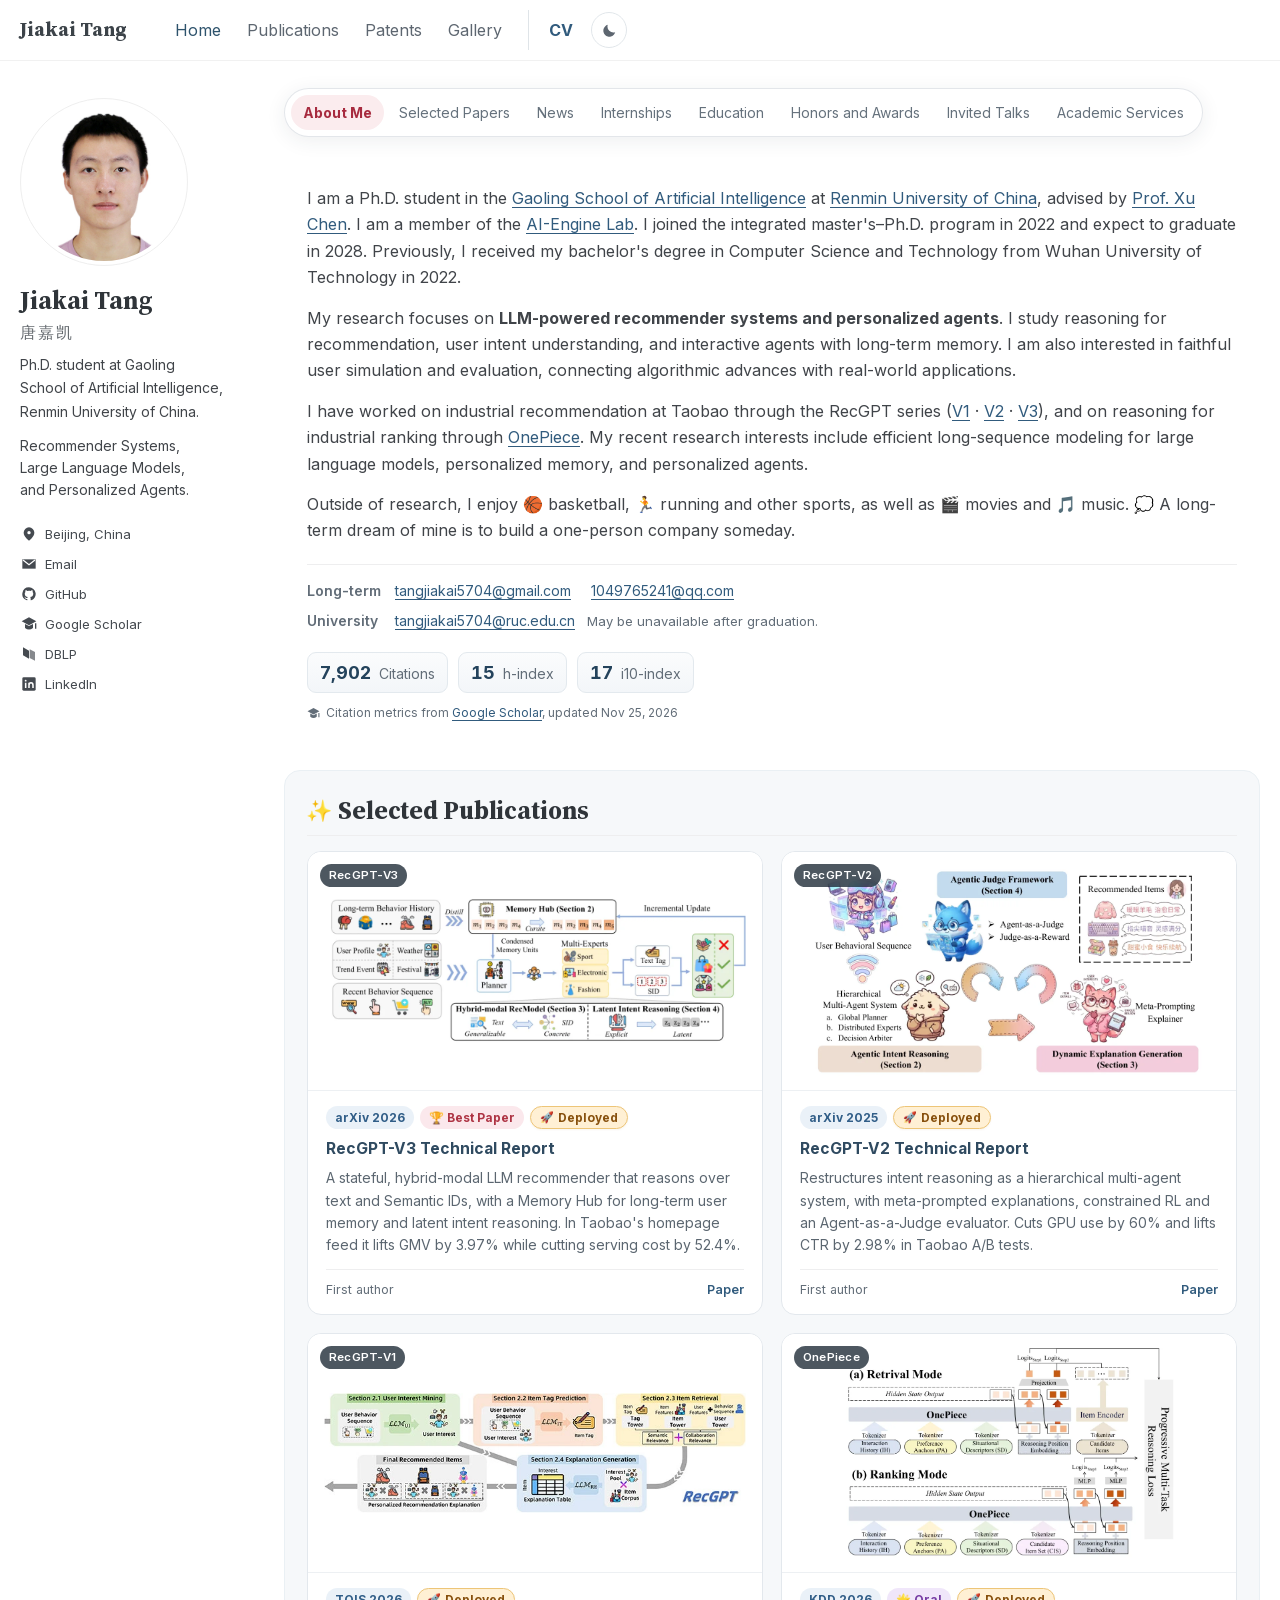
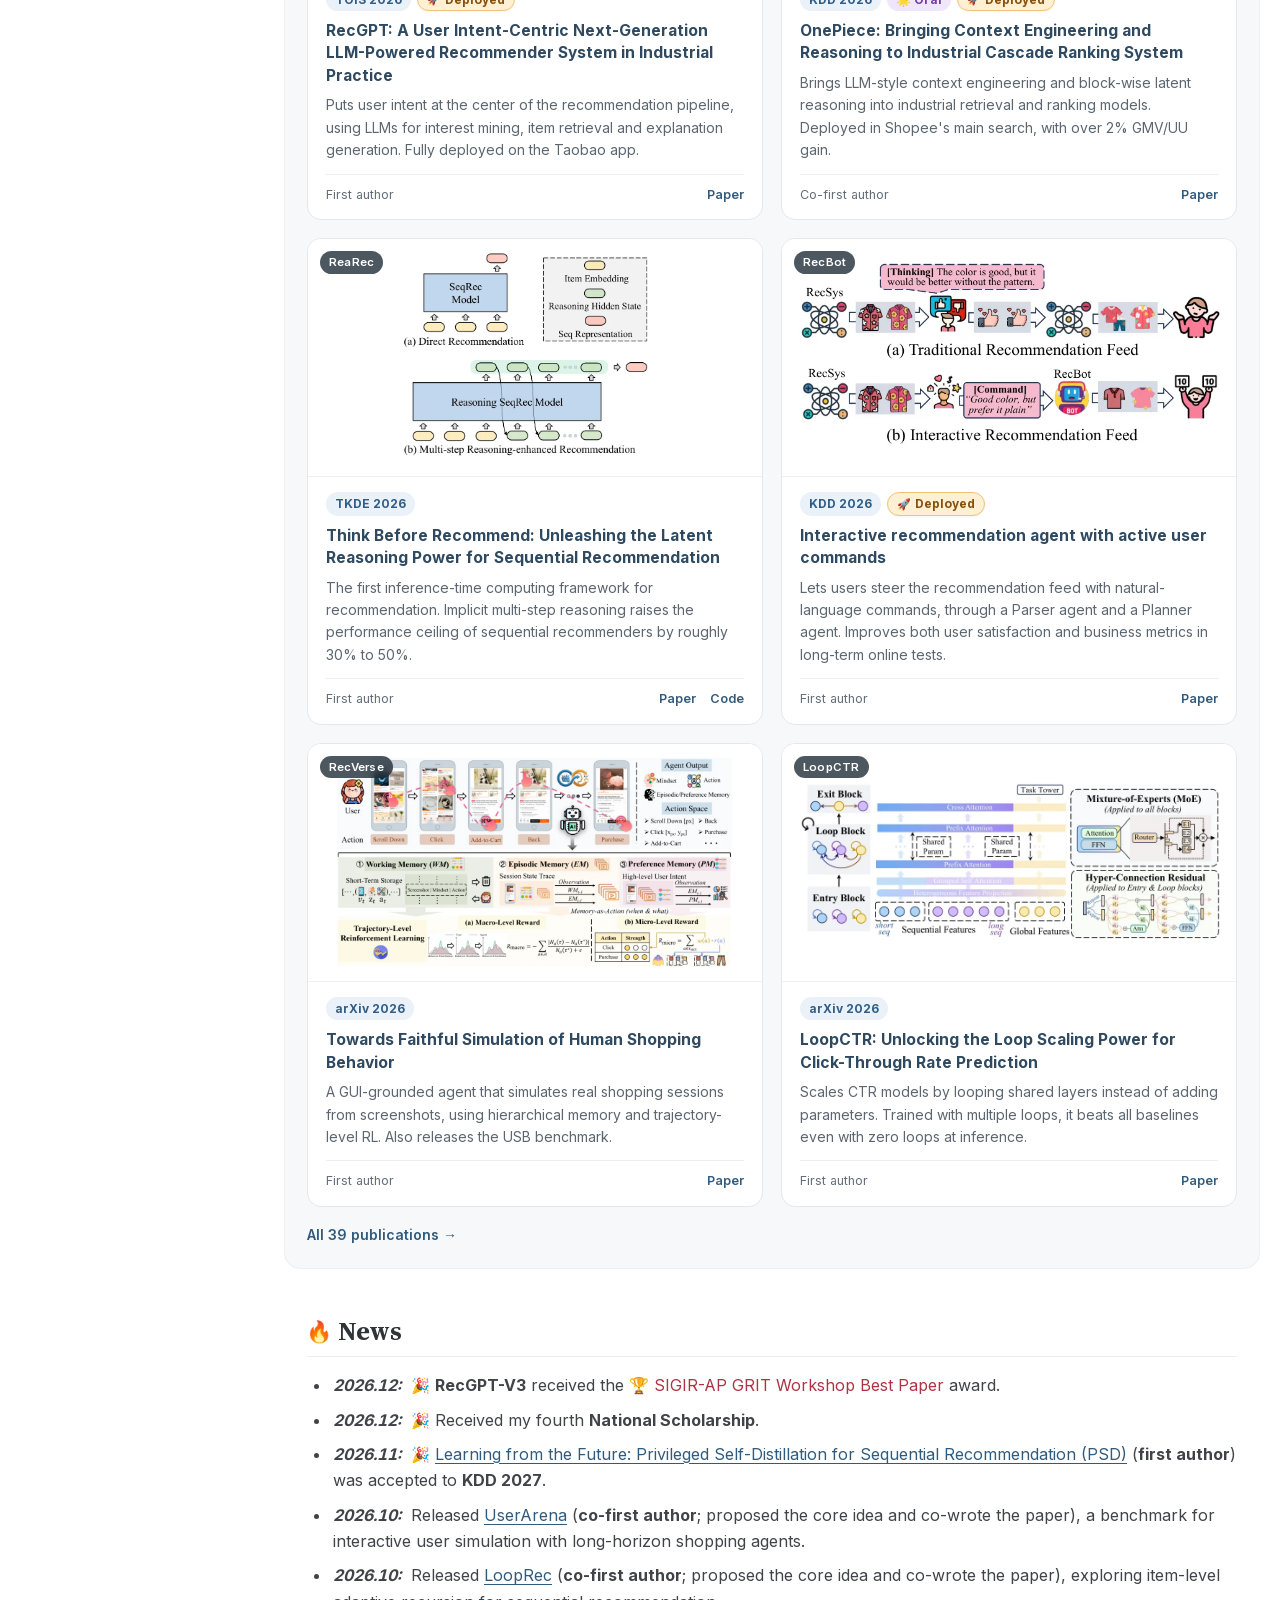
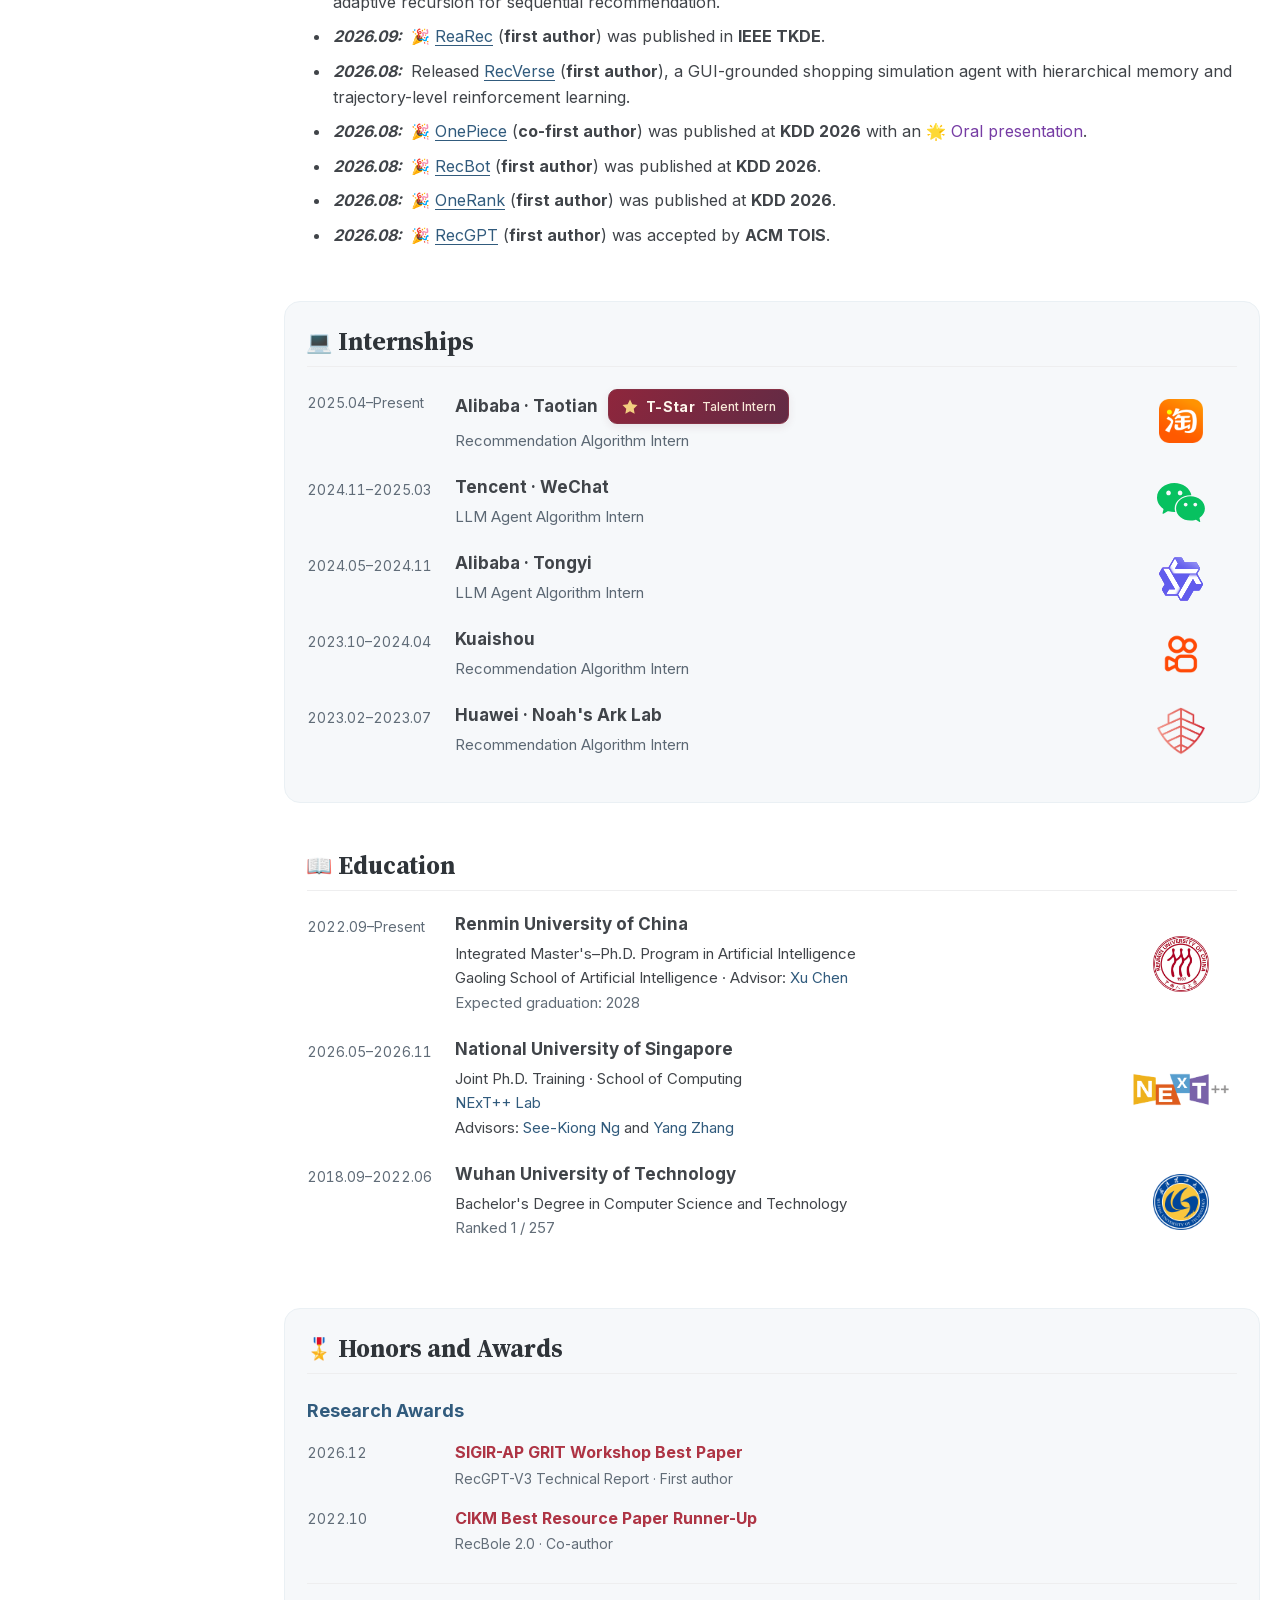
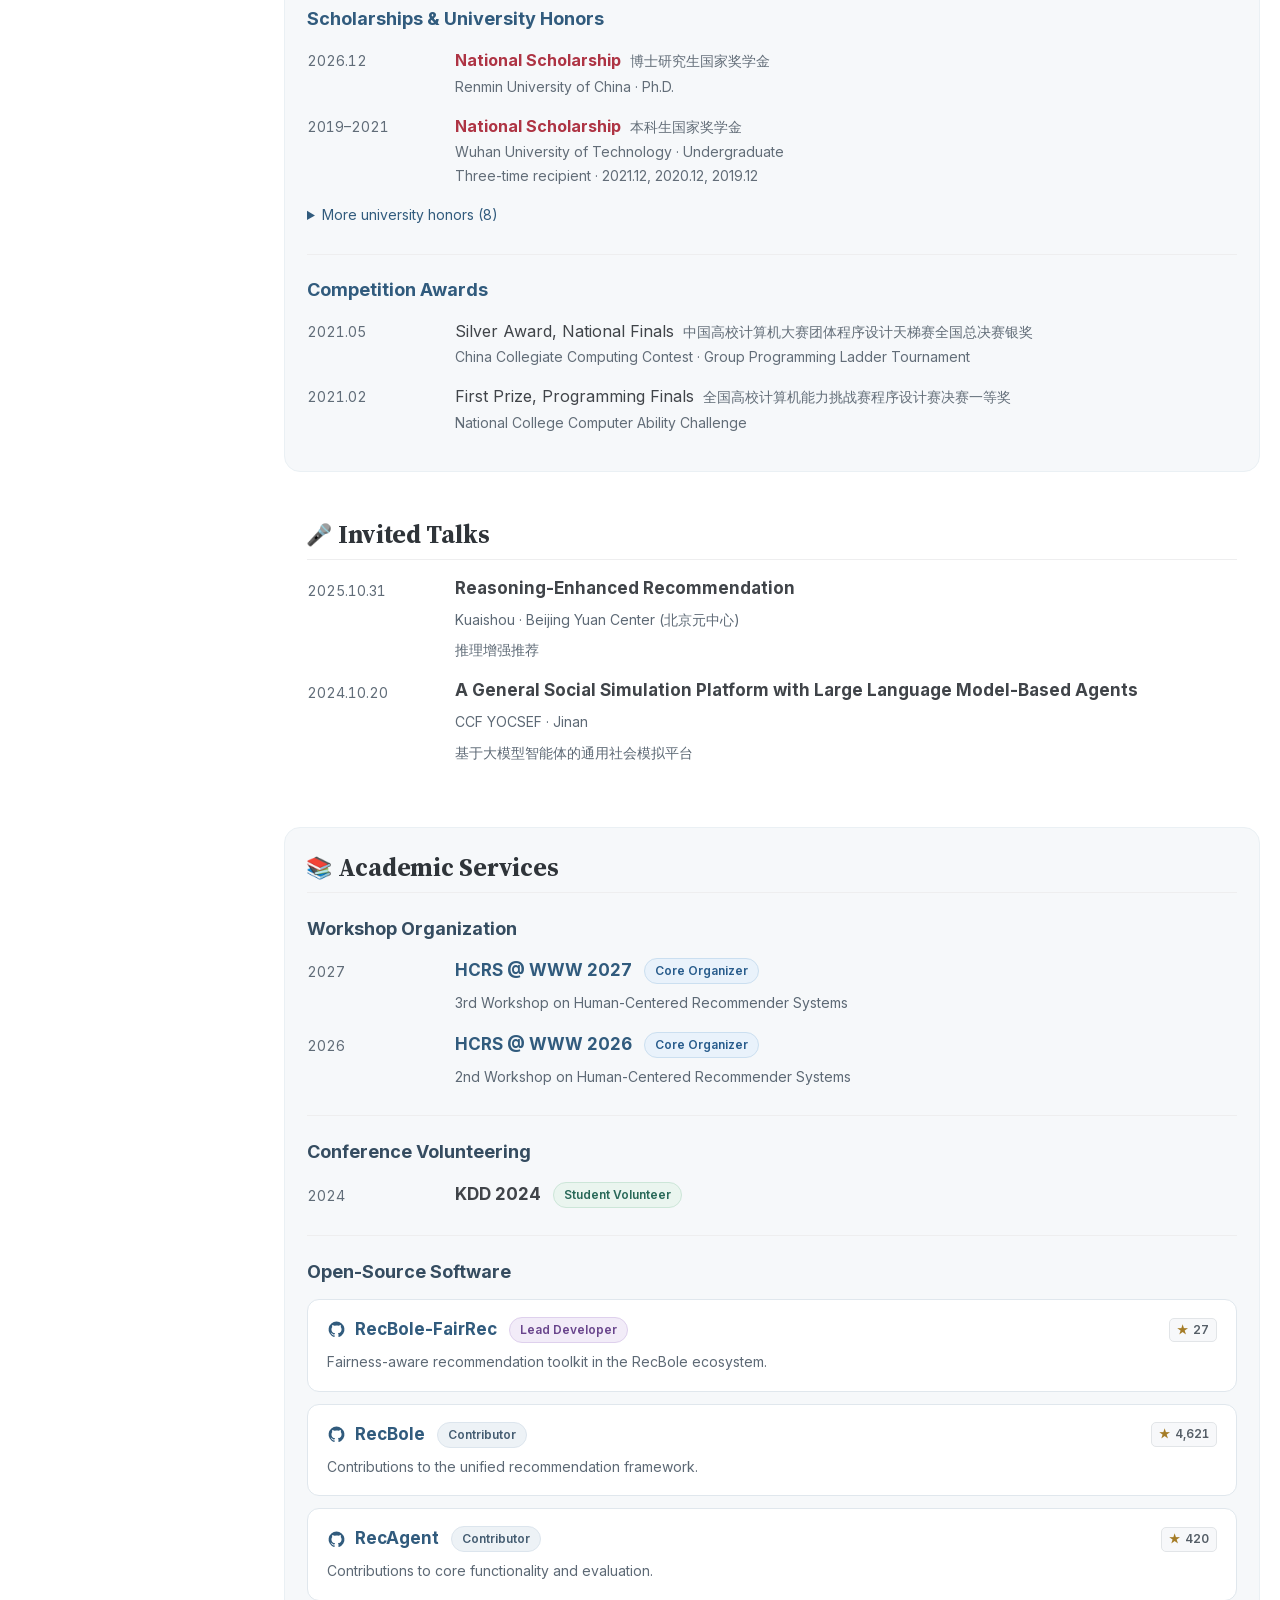
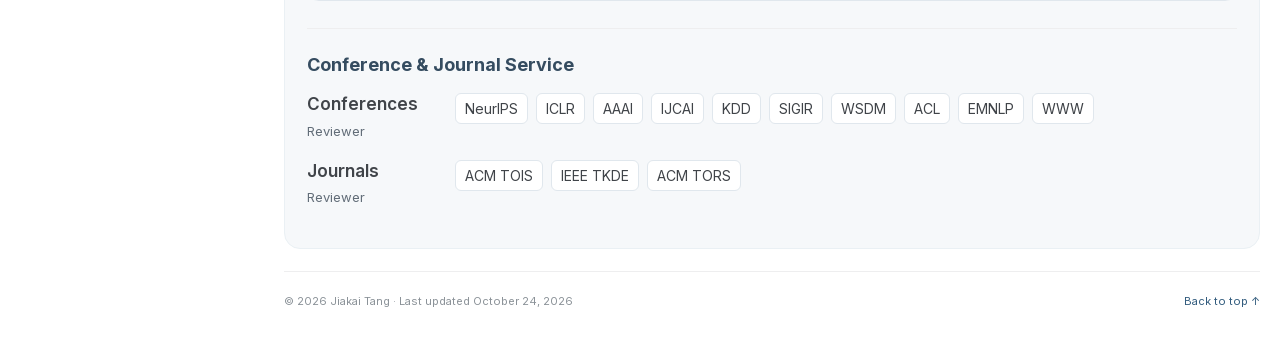
==== index.html @ eabc55d5 "Update homepage metrics" ====
<!doctype html>
<html lang="en">
<head>
  <meta charset="utf-8">
  <meta name="viewport" content="width=device-width, initial-scale=1">
  <title>Jiakai Tang · 唐嘉凯</title>
  <meta name="description" content="Jiakai Tang is a Ph.D. student at Renmin University of China. Research on recommender systems, reasoning with large language models, and personalized agents.">
  <meta name="theme-color" content="#ffffff">
  <meta name="color-scheme" content="light">
  <script>
    // Light by default; apply a saved dark choice before the first paint.
    (() => {
      let theme;
      try { theme = localStorage.getItem('theme'); } catch {}
      document.documentElement.dataset.theme = theme === 'dark' ? 'dark' : 'light';
    })();
  </script>
  <meta name="google-site-verification" content="IjU5DXIl_b3xuy8beeihjfm2RMkB2Yd6SPrrIbL4gnI">
  <link rel="canonical" href="https://tangjiakai.github.io/">
  <meta property="og:type" content="profile">
  <meta property="og:title" content="Jiakai Tang · 唐嘉凯">
  <meta property="og:description" content="Jiakai Tang is a Ph.D. student at Renmin University of China. Research on recommender systems, reasoning with large language models, and personalized agents.">
  <meta property="og:url" content="https://tangjiakai.github.io/">
  <meta property="og:image" content="https://tangjiakai.github.io/assets/portrait.jpg">
  <link rel="icon" href="/favicon.ico?v=d891ac708d90" sizes="16x16 32x32 48x48" type="image/x-icon">
  <link rel="icon" href="assets/favicon-32.png?v=d891ac708d90" sizes="32x32" type="image/png">
  <link rel="icon" href="assets/favicon-16.png?v=d891ac708d90" sizes="16x16" type="image/png">
  <link rel="icon" href="assets/favicon.svg?v=d891ac708d90" type="image/svg+xml">
  <link rel="apple-touch-icon" href="/apple-touch-icon.png?v=d891ac708d90" sizes="180x180">
  <link rel="preload" href="assets/fonts/inter-latin.woff2" as="font" type="font/woff2" crossorigin>
  <link rel="stylesheet" href="assets/style.css?v=84a4698795c0">
  <script type="application/ld+json">{"@context": "https://schema.org", "@type": "Person", "name": "Jiakai Tang", "alternateName": "唐嘉凯", "url": "https://tangjiakai.github.io/", "image": "https://tangjiakai.github.io/assets/portrait.jpg", "affiliation": {"@type": "CollegeOrUniversity", "name": "Renmin University of China"}, "sameAs": ["https://github.com/TangJiakai", "https://scholar.google.com/citations?user=7kB-4sEAAAAJ", "https://dblp.org/pid/294/2295.html", "https://www.linkedin.com/in/%E5%98%89%E5%87%AF-%E5%94%90-744894299/"], "knowsAbout": ["Recommender Systems", "Large Language Models", "Personalized Agents"]}</script>
  <script src="assets/site.js?v=a91f11faf3ba" defer></script>
</head>
<body>
<a class="skip-link" href="#main">Skip to content</a>
<header class="masthead"><div class="nav-wrap">
  <a class="brand" href="index.html">Jiakai Tang</a>
  <nav aria-label="Main navigation"><div class="nav-sections"><a href="index.html" class="active" aria-current="page">Home</a><a href="publications.html">Publications</a><a href="patents.html">Patents</a><a href="gallery.html">Gallery</a></div><a class="nav-cv" href="assets/Jiakai-Tang-CV.pdf" target="_blank" rel="noopener" title="View CV in a new tab">CV</a><button type="button" class="theme-toggle" aria-label="Switch to dark mode" title="Switch theme"><svg class="icon-moon" viewBox="0 0 24 24" aria-hidden="true" focusable="false"><path d="M20 14.5A8.5 8.5 0 0 1 9.5 4a8.5 8.5 0 1 0 10.5 10.5Z"/></svg><svg class="icon-sun" viewBox="0 0 24 24" aria-hidden="true" focusable="false"><circle cx="12" cy="12" r="4.2"/><path d="M12 2.5v2.2M12 19.3v2.2M2.5 12h2.2M19.3 12h2.2M5.3 5.3l1.6 1.6M17.1 17.1l1.6 1.6M5.3 18.7l1.6-1.6M17.1 6.9l1.6-1.6"/></svg></button></nav>
</div></header>
<div class="page-layout">
  <aside class="profile" aria-label="Profile">
    <img class="portrait" src="assets/portrait.jpg" width="413" height="591" alt="Portrait of Jiakai Tang">
    <h1>Jiakai Tang <span lang="zh-CN">唐嘉凯</span></h1>
    <p class="affiliation">Ph.D. student at Gaoling School of Artificial Intelligence, Renmin University of China.</p>
    <p class="profile-interests">Recommender Systems,<br>Large Language Models,<br>and Personalized Agents.</p>
    <ul class="contact-links">
      <li><span class="contact-row"><svg class="contact-icon" viewBox="0 0 24 24" aria-hidden="true" focusable="false"><path d="M20 10c0 6-8 12-8 12S4 16 4 10a8 8 0 1 1 16 0Z"/><circle cx="12" cy="10" r="2.5" fill="white"/></svg><span>Beijing, China</span></span></li>
      <li><a class="contact-row" href="mailto:tangjiakai5704@gmail.com"><svg class="contact-icon" viewBox="0 0 24 24" aria-hidden="true" focusable="false"><path d="M2 5h20v14H2Z"/><path d="m3 6 9 7 9-7" fill="none" stroke="white" stroke-width="1.8"/></svg><span>Email</span></a></li>
      <li><a class="contact-row" href="https://github.com/TangJiakai"><svg class="contact-icon" viewBox="0 0 24 24" aria-hidden="true" focusable="false"><path d="M12 2a10 10 0 0 0-3.16 19.49c.5.09.68-.22.68-.48v-1.69c-2.78.61-3.37-1.18-3.37-1.18-.45-1.16-1.11-1.47-1.11-1.47-.91-.62.07-.61.07-.61 1 .07 1.53 1.03 1.53 1.03.89 1.53 2.34 1.09 2.91.83.09-.65.35-1.09.64-1.34-2.22-.25-4.56-1.11-4.56-4.94 0-1.09.39-1.99 1.03-2.69-.1-.25-.45-1.27.1-2.65 0 0 .84-.27 2.75 1.03A9.6 9.6 0 0 1 12 6.99c.85 0 1.71.11 2.51.34 1.91-1.3 2.75-1.03 2.75-1.03.55 1.38.2 2.4.1 2.65.64.7 1.03 1.6 1.03 2.69 0 3.84-2.34 4.69-4.57 4.94.36.31.68.92.68 1.85v2.58c0 .27.18.58.69.48A10 10 0 0 0 12 2Z"/></svg><span>GitHub</span></a></li>
      <li><a class="contact-row" href="https://scholar.google.com/citations?user=7kB-4sEAAAAJ"><svg class="contact-icon" viewBox="0 0 24 24" aria-hidden="true" focusable="false"><path d="m1 8 11-6 11 6-11 6Zm5 4 6 3 6-3v6c-4 3-8 3-12 0Zm15-1h2v8h-2Z"/></svg><span>Google Scholar</span></a></li>
      <li><a class="contact-row" href="https://dblp.org/pid/294/2295.html"><svg class="contact-icon" viewBox="0 0 24 24" aria-hidden="true" focusable="false"><path d="m3 2 9 5v12l-9-5Z"/><path d="m13 5 8 4v13l-8-4Z" opacity=".65"/></svg><span>DBLP</span></a></li>
      <li><a class="contact-row" href="https://www.linkedin.com/in/%E5%98%89%E5%87%AF-%E5%94%90-744894299/"><svg class="contact-icon" viewBox="0 0 24 24" aria-hidden="true" focusable="false"><rect x="2" y="2" width="20" height="20" rx="2"/><circle cx="7" cy="7" r="1.4" fill="white"/><path d="M7 10v8m5 0v-8m0 4c0-5 6-5 6 0v4" fill="none" stroke="white" stroke-width="2.3"/></svg><span>LinkedIn</span></a></li>
    </ul>
  </aside>
  <main id="main"><nav class="section-nav floating-nav" aria-label="On this page"><a href="#about">About Me</a><a href="#selected">Selected Papers</a><a href="#news">News</a><a href="#experience">Internships</a><a href="#education">Education</a><a href="#honors">Honors and Awards</a><a href="#talks">Invited Talks</a><a href="#service">Academic Services</a></nav>
<section class="home-section" id="about" aria-labelledby="about-title">
      <h2 id="about-title" class="sr-only">About Me</h2>
      <p>I am a Ph.D. student in the <a href="https://ai.ruc.edu.cn/">Gaoling School of Artificial Intelligence</a> at <a href="https://www.ruc.edu.cn/">Renmin University of China</a>, advised by <a href="https://ai.ruc.edu.cn/szdw/zrjs/cx/index.htm">Prof. Xu Chen</a>. I am a member of the <a href="https://ai-engine-lab.com/">AI-Engine Lab</a>. I joined the integrated master's–Ph.D. program in 2022 and expect to graduate in 2028. Previously, I received my bachelor's degree in Computer Science and Technology from Wuhan University of Technology in 2022.</p>
      <p>My research focuses on <strong>LLM-powered recommender systems and personalized agents</strong>. I study reasoning for recommendation, user intent understanding, and interactive agents with long-term memory. I am also interested in faithful user simulation and evaluation, connecting algorithmic advances with real-world applications.</p>
      <p>I have worked on industrial recommendation at Taobao through the RecGPT series (<a href="https://dl.acm.org/doi/10.1145/3846382" aria-label="RecGPT V1 paper">V1</a> · <a href="https://arxiv.org/abs/2512.14503" aria-label="RecGPT V2 technical report">V2</a> · <a href="https://arxiv.org/abs/2607.15591" aria-label="RecGPT V3 technical report">V3</a>), and on reasoning for industrial ranking through <a href="https://dl.acm.org/doi/10.1145/3770855.3818456">OnePiece</a>. My recent research interests include efficient long-sequence modeling for large language models, personalized memory, and personalized agents.</p>
      <p>Outside of research, I enjoy <span aria-hidden="true">🏀</span> basketball, <span aria-hidden="true">🏃</span> running and other sports, as well as <span aria-hidden="true">🎬</span> movies and <span aria-hidden="true">🎵</span> music. <span aria-hidden="true">💭</span> A long-term dream of mine is to build a one-person company someday.</p>
      <div class="email-contacts" aria-label="Email addresses">
        <div class="email-contact-row"><span class="email-label">Long-term</span><div class="email-options"><a href="mailto:tangjiakai5704@gmail.com">tangjiakai5704@gmail.com</a><a href="mailto:1049765241@qq.com">1049765241@qq.com</a></div></div>
        <div class="email-contact-row"><span class="email-label">University</span><div><a href="mailto:tangjiakai5704@ruc.edu.cn">tangjiakai5704@ruc.edu.cn</a><span class="email-note">May be unavailable after graduation.</span></div></div>
      </div>
      <ul class="stat-strip" aria-label="Google Scholar metrics">
        <li><a href="https://scholar.google.com/citations?user=7kB-4sEAAAAJ&hl=en"><strong>7,902</strong><span>Citations</span></a></li>
        <li><a href="https://scholar.google.com/citations?user=7kB-4sEAAAAJ&hl=en"><strong>15</strong><span>h-index</span></a></li>
        <li><a href="https://scholar.google.com/citations?user=7kB-4sEAAAAJ&hl=en"><strong>17</strong><span>i10-index</span></a></li>
      </ul>
      <p class="stat-note"><svg class="contact-icon" viewBox="0 0 24 24" aria-hidden="true" focusable="false"><path d="m1 8 11-6 11 6-11 6Zm5 4 6 3 6-3v6c-4 3-8 3-12 0Zm15-1h2v8h-2Z"/></svg><span>Citation metrics from <a href="https://scholar.google.com/citations?user=7kB-4sEAAAAJ&hl=en">Google Scholar</a>, updated Nov 25, 2026</span></p>
    </section>
<section class="home-section home-section--tinted" id="selected" aria-labelledby="selected-title">
      <h2 id="selected-title"><span aria-hidden="true">✨</span> Selected Publications</h2>
      <ul class="paper-cards"><li class="paper-card">
        <a class="paper-cover paper-cover--figure" href="https://arxiv.org/abs/2607.15591" tabindex="-1" aria-hidden="true"><img src="assets/papers/recgpt-v3.webp" alt="" loading="lazy" decoding="async"><span class="cover-chip">RecGPT-V3</span></a>
        <div class="paper-card-body">
          <p class="paper-tags"><span class="badge venue">arXiv 2026</span><span class="badge award">🏆 Best Paper</span><span class="badge deployed"><span aria-hidden="true">🚀</span> Deployed</span></p>
          <h3><a href="https://arxiv.org/abs/2607.15591">RecGPT-V3 Technical Report</a></h3>
          <p class="paper-summary">A stateful, hybrid-modal LLM recommender that reasons over text and Semantic IDs, with a Memory Hub for long-term user memory and latent intent reasoning. In Taobao&#x27;s homepage feed it lifts GMV by 3.97% while cutting serving cost by 52.4%.</p>
          <p class="paper-card-foot"><span>First author</span><span class="paper-actions"><a href="https://arxiv.org/abs/2607.15591">Paper</a></span></p>
        </div>
      </li><li class="paper-card">
        <a class="paper-cover paper-cover--figure" href="https://arxiv.org/abs/2512.14503" tabindex="-1" aria-hidden="true"><img src="assets/papers/recgpt-v2.webp" alt="" loading="lazy" decoding="async"><span class="cover-chip">RecGPT-V2</span></a>
        <div class="paper-card-body">
          <p class="paper-tags"><span class="badge venue">arXiv 2025</span><span class="badge deployed"><span aria-hidden="true">🚀</span> Deployed</span></p>
          <h3><a href="https://arxiv.org/abs/2512.14503">RecGPT-V2 Technical Report</a></h3>
          <p class="paper-summary">Restructures intent reasoning as a hierarchical multi-agent system, with meta-prompted explanations, constrained RL and an Agent-as-a-Judge evaluator. Cuts GPU use by 60% and lifts CTR by 2.98% in Taobao A/B tests.</p>
          <p class="paper-card-foot"><span>First author</span><span class="paper-actions"><a href="https://arxiv.org/abs/2512.14503">Paper</a></span></p>
        </div>
      </li><li class="paper-card">
        <a class="paper-cover paper-cover--figure" href="https://dl.acm.org/doi/10.1145/3846382" tabindex="-1" aria-hidden="true"><img src="assets/papers/recgpt.webp" alt="" loading="lazy" decoding="async"><span class="cover-chip">RecGPT-V1</span></a>
        <div class="paper-card-body">
          <p class="paper-tags"><span class="badge venue">TOIS 2026</span><span class="badge deployed"><span aria-hidden="true">🚀</span> Deployed</span></p>
          <h3><a href="https://dl.acm.org/doi/10.1145/3846382">RecGPT: A User Intent-Centric Next-Generation LLM-Powered Recommender System in Industrial Practice</a></h3>
          <p class="paper-summary">Puts user intent at the center of the recommendation pipeline, using LLMs for interest mining, item retrieval and explanation generation. Fully deployed on the Taobao app.</p>
          <p class="paper-card-foot"><span>First author</span><span class="paper-actions"><a href="https://dl.acm.org/doi/10.1145/3846382">Paper</a></span></p>
        </div>
      </li><li class="paper-card">
        <a class="paper-cover paper-cover--figure" href="https://dl.acm.org/doi/10.1145/3770855.3818456" tabindex="-1" aria-hidden="true"><img src="assets/papers/onepiece.webp" alt="" loading="lazy" decoding="async"><span class="cover-chip">OnePiece</span></a>
        <div class="paper-card-body">
          <p class="paper-tags"><span class="badge venue">KDD 2026</span><span class="badge oral">🌟 Oral</span><span class="badge deployed"><span aria-hidden="true">🚀</span> Deployed</span></p>
          <h3><a href="https://dl.acm.org/doi/10.1145/3770855.3818456">OnePiece: Bringing Context Engineering and Reasoning to Industrial Cascade Ranking System</a></h3>
          <p class="paper-summary">Brings LLM-style context engineering and block-wise latent reasoning into industrial retrieval and ranking models. Deployed in Shopee&#x27;s main search, with over 2% GMV/UU gain.</p>
          <p class="paper-card-foot"><span>Co-first author</span><span class="paper-actions"><a href="https://dl.acm.org/doi/10.1145/3770855.3818456">Paper</a></span></p>
        </div>
      </li><li class="paper-card">
        <a class="paper-cover paper-cover--figure" href="https://ieeexplore.ieee.org/document/11523596/" tabindex="-1" aria-hidden="true"><img src="assets/papers/rearec.webp" alt="" loading="lazy" decoding="async"><span class="cover-chip">ReaRec</span></a>
        <div class="paper-card-body">
          <p class="paper-tags"><span class="badge venue">TKDE 2026</span></p>
          <h3><a href="https://ieeexplore.ieee.org/document/11523596/">Think Before Recommend: Unleashing the Latent Reasoning Power for Sequential Recommendation</a></h3>
          <p class="paper-summary">The first inference-time computing framework for recommendation. Implicit multi-step reasoning raises the performance ceiling of sequential recommenders by roughly 30% to 50%.</p>
          <p class="paper-card-foot"><span>First author</span><span class="paper-actions"><a href="https://ieeexplore.ieee.org/document/11523596/">Paper</a><a href="https://github.com/TangJiakai/ReaRec">Code</a></span></p>
        </div>
      </li><li class="paper-card">
        <a class="paper-cover paper-cover--figure" href="https://dl.acm.org/doi/10.1145/3770855.3817619" tabindex="-1" aria-hidden="true"><img src="assets/papers/recbot.webp" alt="" loading="lazy" decoding="async"><span class="cover-chip">RecBot</span></a>
        <div class="paper-card-body">
          <p class="paper-tags"><span class="badge venue">KDD 2026</span><span class="badge deployed"><span aria-hidden="true">🚀</span> Deployed</span></p>
          <h3><a href="https://dl.acm.org/doi/10.1145/3770855.3817619">Interactive recommendation agent with active user commands</a></h3>
          <p class="paper-summary">Lets users steer the recommendation feed with natural-language commands, through a Parser agent and a Planner agent. Improves both user satisfaction and business metrics in long-term online tests.</p>
          <p class="paper-card-foot"><span>First author</span><span class="paper-actions"><a href="https://dl.acm.org/doi/10.1145/3770855.3817619">Paper</a></span></p>
        </div>
      </li><li class="paper-card">
        <a class="paper-cover paper-cover--figure" href="https://arxiv.org/abs/2608.20707" tabindex="-1" aria-hidden="true"><img src="assets/papers/recverse.webp" alt="" loading="lazy" decoding="async"><span class="cover-chip">RecVerse</span></a>
        <div class="paper-card-body">
          <p class="paper-tags"><span class="badge venue">arXiv 2026</span></p>
          <h3><a href="https://arxiv.org/abs/2608.20707">Towards Faithful Simulation of Human Shopping Behavior</a></h3>
          <p class="paper-summary">A GUI-grounded agent that simulates real shopping sessions from screenshots, using hierarchical memory and trajectory-level RL. Also releases the USB benchmark.</p>
          <p class="paper-card-foot"><span>First author</span><span class="paper-actions"><a href="https://arxiv.org/abs/2608.20707">Paper</a></span></p>
        </div>
      </li><li class="paper-card">
        <a class="paper-cover paper-cover--figure" href="https://arxiv.org/abs/2604.19550" tabindex="-1" aria-hidden="true"><img src="assets/papers/loopctr.webp" alt="" loading="lazy" decoding="async"><span class="cover-chip">LoopCTR</span></a>
        <div class="paper-card-body">
          <p class="paper-tags"><span class="badge venue">arXiv 2026</span></p>
          <h3><a href="https://arxiv.org/abs/2604.19550">LoopCTR: Unlocking the Loop Scaling Power for Click-Through Rate Prediction</a></h3>
          <p class="paper-summary">Scales CTR models by looping shared layers instead of adding parameters. Trained with multiple loops, it beats all baselines even with zero loops at inference.</p>
          <p class="paper-card-foot"><span>First author</span><span class="paper-actions"><a href="https://arxiv.org/abs/2604.19550">Paper</a></span></p>
        </div>
      </li></ul>
      <p class="section-more"><a href="publications.html">All 39 publications →</a></p>
    </section>
<section class="home-section" id="news" aria-labelledby="news-title">
      <h2 id="news-title"><span aria-hidden="true">🔥</span> News</h2>
      <ul class="news-list"><li><time datetime="2026-12">2026.12</time><span><span class="news-celebration" aria-hidden="true">🎉</span> <strong>RecGPT-V3</strong> received the <span class="award-text">🏆 SIGIR-AP GRIT Workshop Best Paper</span> award.</span></li><li><time datetime="2026-12">2026.12</time><span><span class="news-celebration" aria-hidden="true">🎉</span> Received my fourth <strong>National Scholarship</strong>.</span></li><li><time datetime="2026-11">2026.11</time><span><span class="news-celebration" aria-hidden="true">🎉</span> <a href="publications.html#paper-14">Learning from the Future: Privileged Self-Distillation for Sequential Recommendation (PSD)</a> (<strong>first author</strong>) was accepted to <strong>KDD 2027</strong>.</span></li><li><time datetime="2026-10">2026.10</time><span>Released <a href="https://arxiv.org/abs/2610.30932">UserArena</a> (<strong>co-first author</strong>; proposed the core idea and co-wrote the paper), a benchmark for interactive user simulation with long-horizon shopping agents.</span></li><li><time datetime="2026-10">2026.10</time><span>Released <a href="https://arxiv.org/abs/2610.30128">LoopRec</a> (<strong>co-first author</strong>; proposed the core idea and co-wrote the paper), exploring item-level adaptive recursion for sequential recommendation.</span></li><li><time datetime="2026-09">2026.09</time><span><span class="news-celebration" aria-hidden="true">🎉</span> <a href="https://ieeexplore.ieee.org/document/11523596/">ReaRec</a> (<strong>first author</strong>) was published in <strong>IEEE TKDE</strong>.</span></li><li><time datetime="2026-08">2026.08</time><span>Released <a href="https://arxiv.org/abs/2608.20707">RecVerse</a> (<strong>first author</strong>), a GUI-grounded shopping simulation agent with hierarchical memory and trajectory-level reinforcement learning.</span></li><li><time datetime="2026-08">2026.08</time><span><span class="news-celebration" aria-hidden="true">🎉</span> <a href="https://dl.acm.org/doi/10.1145/3770855.3818456">OnePiece</a> (<strong>co-first author</strong>) was published at <strong>KDD 2026</strong> with an <span class="oral-text">🌟 Oral presentation</span>.</span></li><li><time datetime="2026-08">2026.08</time><span><span class="news-celebration" aria-hidden="true">🎉</span> <a href="https://dl.acm.org/doi/10.1145/3770855.3817619">RecBot</a> (<strong>first author</strong>) was published at <strong>KDD 2026</strong>.</span></li><li><time datetime="2026-08">2026.08</time><span><span class="news-celebration" aria-hidden="true">🎉</span> <a href="https://dl.acm.org/doi/10.1145/3770855.3818457">OneRank</a> (<strong>first author</strong>) was published at <strong>KDD 2026</strong>.</span></li><li><time datetime="2026-08">2026.08</time><span><span class="news-celebration" aria-hidden="true">🎉</span> <a href="https://dl.acm.org/doi/10.1145/3846382">RecGPT</a> (<strong>first author</strong>) was accepted by <strong>ACM TOIS</strong>.</span></li></ul>
    </section>
<section class="home-section home-section--tinted" id="experience" aria-labelledby="experience-title">
      <h2 id="experience-title"><span aria-hidden="true">💻</span> Internships</h2>
      <ul class="dated-list experience-list">
        <li><span class="date">2025.04–Present</span><div class="employer"><span class="company-logo company-logo--taotian" aria-hidden="true"><img src="assets/logos/taotian.png" alt="" loading="lazy" decoding="async"></span><div><h3 class="employer-heading"><span>Alibaba · Taotian</span><span class="talent-badge" title="T-Star 人才实习"><svg viewBox="0 0 24 24" aria-hidden="true" focusable="false"><path d="m12 2 3.1 6.3 6.9 1-5 4.9 1.2 6.8-6.2-3.2L5.8 21 7 14.2 2 9.3l6.9-1Z"/></svg><strong>T-Star</strong><span>Talent Intern</span></span></h3><p class="position">Recommendation Algorithm Intern</p></div></div></li>
        <li><span class="date">2024.11–2025.03</span><div class="employer"><span class="company-logo company-logo--wechat" aria-hidden="true"><img src="assets/logos/wechat.svg" alt="" loading="lazy" decoding="async"></span><div><h3>Tencent · WeChat</h3><p class="position">LLM Agent Algorithm Intern</p></div></div></li>
        <li><span class="date">2024.05–2024.11</span><div class="employer"><span class="company-logo company-logo--tongyi" aria-hidden="true"><img src="assets/logos/tongyi.svg" alt="" loading="lazy" decoding="async"></span><div><h3>Alibaba · Tongyi</h3><p class="position">LLM Agent Algorithm Intern</p></div></div></li>
        <li><span class="date">2023.10–2024.04</span><div class="employer"><span class="company-logo company-logo--kuaishou" aria-hidden="true"><img src="assets/logos/kuaishou.png" alt="" loading="lazy" decoding="async"></span><div><h3>Kuaishou</h3><p class="position">Recommendation Algorithm Intern</p></div></div></li>
        <li><span class="date">2023.02–2023.07</span><div class="employer"><span class="company-logo company-logo--noah" aria-hidden="true"><img src="assets/logos/noah.png" alt="" loading="lazy" decoding="async"></span><div><h3>Huawei · Noah's Ark Lab</h3><p class="position">Recommendation Algorithm Intern</p></div></div></li>
      </ul>
    </section>
<section class="home-section" id="education" aria-labelledby="education-title">
      <h2 id="education-title"><span aria-hidden="true">📖</span> Education</h2>
      <ul class="dated-list education-list">
        <li><span class="date">2022.09–Present</span><div class="school"><span class="school-logo" aria-hidden="true"><img src="assets/logos/ruc.webp" alt="" width="56" height="56" loading="lazy" decoding="async"></span><h3>Renmin University of China</h3><p>Integrated Master's–Ph.D. Program in Artificial Intelligence<br>Gaoling School of Artificial Intelligence · Advisor: <a href="https://ai.ruc.edu.cn/szdw/zrjs/cx/index.htm" target="_blank" rel="noopener">Xu Chen</a><br><span class="muted">Expected graduation: 2028</span></p></div></li>
        <li><span class="date">2026.05–2026.11</span><div class="school school--next"><span class="school-logo school-logo--next" aria-hidden="true"><img src="assets/logos/next.png" alt="" width="100" height="56" loading="lazy" decoding="async"></span><h3>National University of Singapore</h3><p>Joint Ph.D. Training · School of Computing<br><a href="https://www.nextcenter.org/" target="_blank" rel="noopener">NExT++ Lab</a><br>Advisors: <a href="https://www.comp.nus.edu.sg/cs/people/ngsk/" target="_blank" rel="noopener">See-Kiong Ng</a> and <a href="https://zyang1580.github.io/" target="_blank" rel="noopener">Yang Zhang</a></p></div></li>
        <li><span class="date">2018.09–2022.06</span><div class="school"><span class="school-logo" aria-hidden="true"><img src="assets/logos/whut.png" alt="" width="56" height="56" loading="lazy" decoding="async"></span><h3>Wuhan University of Technology</h3><p>Bachelor's Degree in Computer Science and Technology<br><span class="muted">Ranked 1 / 257</span></p></div></li>
      </ul>
    </section>
<section class="home-section home-section--tinted" id="honors" aria-labelledby="honors-title">
      <h2 id="honors-title"><span aria-hidden="true">🎖️</span> Honors and Awards</h2>
      <div class="honor-group"><h3 class="honor-group-title">Research Awards</h3><ul class="dated-list honors-list"><li><span class="date">2026.12</span><div><strong class="award-text">SIGIR-AP GRIT Workshop Best Paper</strong><span class="honor-detail">RecGPT-V3 Technical Report · First author</span></div></li><li><span class="date">2022.10</span><div><strong class="award-text">CIKM Best Resource Paper Runner-Up</strong><span class="honor-detail">RecBole 2.0 · Co-author</span></div></li></ul></div><div class="honor-group"><h3 class="honor-group-title">Scholarships &amp; University Honors</h3><ul class="dated-list honors-list"><li><span class="date">2026.12</span><div><strong class="award-text">National Scholarship</strong><span class="honor-cn" lang="zh-CN">博士研究生国家奖学金</span><span class="honor-detail">Renmin University of China · Ph.D.</span></div></li><li><span class="date">2019–2021</span><div><strong class="award-text">National Scholarship</strong><span class="honor-cn" lang="zh-CN">本科生国家奖学金</span><span class="honor-detail">Wuhan University of Technology · Undergraduate</span><span class="honor-detail">Three-time recipient · 2021.12, 2020.12, 2019.12</span></div></li></ul><details class="honor-more"><summary>More university honors (8)</summary><ul class="dated-list honors-list"><li><span class="date">2023–2025</span><div>Academic Excellence Scholarship<span class="honor-cn" lang="zh-CN">学习优秀奖学金</span><span class="honor-detail">Renmin University of China</span><span class="honor-detail">First class: 2024.12 · Third class: 2025.11, 2023.11</span></div></li><li><span class="date">2023–2025</span><div>Merit Student<span class="honor-cn" lang="zh-CN">三好学生</span><span class="honor-detail">Renmin University of China</span><span class="honor-detail">Two-time recipient · 2025.09, 2023.09</span></div></li><li><span class="date">2023.09</span><div>Outstanding Student Leader<span class="honor-cn" lang="zh-CN">优秀学生干部</span><span class="honor-detail">Renmin University of China</span></div></li><li><span class="date">2023.09</span><div>Third-Class Scholarship for Social Work and Volunteer Service<span class="honor-cn" lang="zh-CN">社会工作与志愿服务骨干三等奖学金</span><span class="honor-detail">Renmin University of China</span></div></li><li><span class="date">2022</span><div>Outstanding Graduate<span class="honor-cn" lang="zh-CN">优秀本科毕业生</span><span class="honor-detail">Wuhan University of Technology</span></div></li><li><span class="date">2019–2020</span><div>Model Merit Student<span class="honor-cn" lang="zh-CN">校三好学生标兵</span><span class="honor-detail">Wuhan University of Technology</span><span class="honor-detail">Two-time recipient · 2020.11, 2019.11</span></div></li><li><span class="date">2020</span><div>Outstanding Youth League Cadre<span class="honor-cn" lang="zh-CN">校优秀共青团干部</span><span class="honor-detail">Wuhan University of Technology · Academic year 2019–2020</span></div></li><li><span class="date">2019.05</span><div>Outstanding Youth League Member<span class="honor-cn" lang="zh-CN">校优秀团员</span><span class="honor-detail">Wuhan University of Technology · Academic year 2018–2019</span></div></li></ul></details></div><div class="honor-group"><h3 class="honor-group-title">Competition Awards</h3><ul class="dated-list honors-list"><li><span class="date">2021.05</span><div>Silver Award, National Finals<span class="honor-cn" lang="zh-CN">中国高校计算机大赛团体程序设计天梯赛全国总决赛银奖</span><span class="honor-detail">China Collegiate Computing Contest · Group Programming Ladder Tournament</span></div></li><li><span class="date">2021.02</span><div>First Prize, Programming Finals<span class="honor-cn" lang="zh-CN">全国高校计算机能力挑战赛程序设计赛决赛一等奖</span><span class="honor-detail">National College Computer Ability Challenge</span></div></li></ul></div>
    </section>
<section class="home-section" id="talks" aria-labelledby="talks-title">
      <h2 id="talks-title"><span aria-hidden="true">🎤</span> Invited Talks</h2>
      <ul class="dated-list workshop-list"><li><time class="date" datetime="2025-10-31">2025.10.31</time><div><div class="service-entry-heading"><h4>Reasoning-Enhanced Recommendation</h4></div><p class="service-description">Kuaishou · Beijing Yuan Center (北京元中心)</p><p class="service-description" lang="zh-CN">推理增强推荐</p></div></li><li><time class="date" datetime="2024-10-20">2024.10.20</time><div><div class="service-entry-heading"><h4>A General Social Simulation Platform with Large Language Model-Based Agents</h4></div><p class="service-description">CCF YOCSEF · Jinan</p><p class="service-description" lang="zh-CN">基于大模型智能体的通用社会模拟平台</p></div></li></ul>
    </section>
<section class="home-section home-section--tinted" id="service" aria-labelledby="service-title">
      <h2 id="service-title"><span aria-hidden="true">📚</span> Academic Services</h2>
      <div class="service-group">
        <h3 class="service-group-title">Workshop Organization</h3>
        <ul class="dated-list workshop-list"><li><span class="date">2027</span><div><div class="service-entry-heading"><h4><a href="https://hcrs2027.github.io/">HCRS @ WWW 2027</a></h4><span class="service-role service-role--organizer">Core Organizer</span></div><p class="service-description">3rd Workshop on Human-Centered Recommender Systems</p></div></li><li><span class="date">2026</span><div><div class="service-entry-heading"><h4><a href="https://hcrec.github.io/">HCRS @ WWW 2026</a></h4><span class="service-role service-role--organizer">Core Organizer</span></div><p class="service-description">2nd Workshop on Human-Centered Recommender Systems</p></div></li></ul>
      </div>
      <div class="service-group" id="conference-volunteering">
        <h3 class="service-group-title">Conference Volunteering</h3>
        <ul class="dated-list workshop-list"><li><span class="date">2024</span><div class="service-entry-heading"><h4>KDD 2024</h4><span class="service-role service-role--volunteer">Student Volunteer</span></div></li></ul>
      </div>
      <div class="service-group">
        <h3 class="service-group-title">Open-Source Software</h3>
        <ul class="software-list"><li><div class="software-heading"><h4><a href="https://github.com/TangJiakai/RecBole-FairRec"><svg class="contact-icon" viewBox="0 0 24 24" aria-hidden="true" focusable="false"><path d="M12 2a10 10 0 0 0-3.16 19.49c.5.09.68-.22.68-.48v-1.69c-2.78.61-3.37-1.18-3.37-1.18-.45-1.16-1.11-1.47-1.11-1.47-.91-.62.07-.61.07-.61 1 .07 1.53 1.03 1.53 1.03.89 1.53 2.34 1.09 2.91.83.09-.65.35-1.09.64-1.34-2.22-.25-4.56-1.11-4.56-4.94 0-1.09.39-1.99 1.03-2.69-.1-.25-.45-1.27.1-2.65 0 0 .84-.27 2.75 1.03A9.6 9.6 0 0 1 12 6.99c.85 0 1.71.11 2.51.34 1.91-1.3 2.75-1.03 2.75-1.03.55 1.38.2 2.4.1 2.65.64.7 1.03 1.6 1.03 2.69 0 3.84-2.34 4.69-4.57 4.94.36.31.68.92.68 1.85v2.58c0 .27.18.58.69.48A10 10 0 0 0 12 2Z"/></svg>RecBole-FairRec</a></h4><span class="service-role service-role--lead">Lead Developer</span><a class="github-stars" href="https://github.com/TangJiakai/RecBole-FairRec" aria-label="tangjiakai/recbole-fairrec: 27 GitHub stars" title="GitHub stars · Updated 2026-11-25"><span aria-hidden="true">★</span><span>27</span></a></div><p class="service-description">Fairness-aware recommendation toolkit in the RecBole ecosystem.</p></li><li><div class="software-heading"><h4><a href="https://github.com/RUCAIBox/RecBole"><svg class="contact-icon" viewBox="0 0 24 24" aria-hidden="true" focusable="false"><path d="M12 2a10 10 0 0 0-3.16 19.49c.5.09.68-.22.68-.48v-1.69c-2.78.61-3.37-1.18-3.37-1.18-.45-1.16-1.11-1.47-1.11-1.47-.91-.62.07-.61.07-.61 1 .07 1.53 1.03 1.53 1.03.89 1.53 2.34 1.09 2.91.83.09-.65.35-1.09.64-1.34-2.22-.25-4.56-1.11-4.56-4.94 0-1.09.39-1.99 1.03-2.69-.1-.25-.45-1.27.1-2.65 0 0 .84-.27 2.75 1.03A9.6 9.6 0 0 1 12 6.99c.85 0 1.71.11 2.51.34 1.91-1.3 2.75-1.03 2.75-1.03.55 1.38.2 2.4.1 2.65.64.7 1.03 1.6 1.03 2.69 0 3.84-2.34 4.69-4.57 4.94.36.31.68.92.68 1.85v2.58c0 .27.18.58.69.48A10 10 0 0 0 12 2Z"/></svg>RecBole</a></h4><span class="service-role service-role--contributor">Contributor</span><a class="github-stars" href="https://github.com/RUCAIBox/RecBole" aria-label="rucaibox/recbole: 4,621 GitHub stars" title="GitHub stars · Updated 2026-11-25"><span aria-hidden="true">★</span><span>4,621</span></a></div><p class="service-description">Contributions to the unified recommendation framework.</p></li><li><div class="software-heading"><h4><a href="https://github.com/RUC-GSAI/YuLan-Rec"><svg class="contact-icon" viewBox="0 0 24 24" aria-hidden="true" focusable="false"><path d="M12 2a10 10 0 0 0-3.16 19.49c.5.09.68-.22.68-.48v-1.69c-2.78.61-3.37-1.18-3.37-1.18-.45-1.16-1.11-1.47-1.11-1.47-.91-.62.07-.61.07-.61 1 .07 1.53 1.03 1.53 1.03.89 1.53 2.34 1.09 2.91.83.09-.65.35-1.09.64-1.34-2.22-.25-4.56-1.11-4.56-4.94 0-1.09.39-1.99 1.03-2.69-.1-.25-.45-1.27.1-2.65 0 0 .84-.27 2.75 1.03A9.6 9.6 0 0 1 12 6.99c.85 0 1.71.11 2.51.34 1.91-1.3 2.75-1.03 2.75-1.03.55 1.38.2 2.4.1 2.65.64.7 1.03 1.6 1.03 2.69 0 3.84-2.34 4.69-4.57 4.94.36.31.68.92.68 1.85v2.58c0 .27.18.58.69.48A10 10 0 0 0 12 2Z"/></svg>RecAgent</a></h4><span class="service-role service-role--contributor">Contributor</span><a class="github-stars" href="https://github.com/RUC-GSAI/YuLan-Rec" aria-label="ruc-gsai/yulan-rec: 420 GitHub stars" title="GitHub stars · Updated 2026-11-25"><span aria-hidden="true">★</span><span>420</span></a></div><p class="service-description">Contributions to core functionality and evaluation.</p></li></ul>
      </div>
      <div class="service-group">
        <h3 class="service-group-title">Conference &amp; Journal Service</h3>
        <div class="review-group"><div><h4>Conferences</h4><span class="review-role">Reviewer</span></div><ul class="venue-list" aria-label="Conferences"><li>NeurIPS</li><li>ICLR</li><li>AAAI</li><li>IJCAI</li><li>KDD</li><li>SIGIR</li><li>WSDM</li><li>ACL</li><li>EMNLP</li><li>WWW</li></ul></div><div class="review-group"><div><h4>Journals</h4><span class="review-role">Reviewer</span></div><ul class="venue-list" aria-label="Journals"><li>ACM TOIS</li><li>IEEE TKDE</li><li>ACM TORS</li></ul></div>
      </div>
    </section><footer><span>© 2026 Jiakai Tang · Last updated October 24, 2026</span><a href="#main">Back to top ↑</a></footer></main>
</div>
</body>
</html>
---- assets/style.css ----
:root { --sans:'Inter',-apple-system,BlinkMacSystemFont,'Segoe UI','PingFang SC','Hiragino Sans GB','Microsoft YaHei',sans-serif; --serif:'Source Serif 4','Songti SC','Noto Serif SC',Georgia,serif; --bg:#fff; --ink:#404449; --muted:#626d78; --link:#315b7d; --line:#eeeeef; --red:#ae3444; --purple:#763ca4; --width:1280px; }
* { box-sizing:border-box; }
html { scroll-padding-top:80px; }
@font-face { font-family:'Inter'; font-style:normal; font-weight:400 700; font-display:swap; src:url(fonts/inter-latin.woff2) format('woff2'); unicode-range:U+0000-00FF,U+0131,U+0152-0153,U+02BB-02BC,U+02C6,U+02DA,U+02DC,U+2000-206F,U+20AC,U+2122,U+2191,U+2193,U+2212,U+2215,U+FEFF,U+FFFD; }
@font-face { font-family:'Source Serif 4'; font-style:normal; font-weight:600 700; font-display:swap; src:url(fonts/source-serif-4-latin.woff2) format('woff2'); unicode-range:U+0000-00FF,U+0131,U+0152-0153,U+02BB-02BC,U+02C6,U+02DA,U+02DC,U+2000-206F,U+20AC,U+2122,U+2191,U+2193,U+2212,U+2215,U+FEFF,U+FFFD; }
body { margin:0; color:var(--ink); background:var(--bg); font:16px/1.65 var(--sans); font-feature-settings:'cv11','ss01'; -webkit-font-smoothing:antialiased; }
a { color:var(--link); text-decoration:none; text-underline-offset:3px; }
a:hover { text-decoration:underline; }
a:focus-visible { outline:3px solid #9ec4dc; outline-offset:4px; }
p { margin:0 0 14px; }
h1,h2,h3,h4 { margin:0; line-height:1.4; }
strong { font-weight:700; }
h2 { display:flex; align-items:center; gap:8px; font-family:var(--serif); font-size:25px; font-weight:700; letter-spacing:-.005em; color:#2f3439; padding-bottom:7px; margin-bottom:15px; border-bottom:1px solid var(--line); }
h2>span { flex:0 0 23px; width:23px; display:inline-flex; justify-content:center; font-size:21px; line-height:1; }
h3 { font-size:16px; }
section { margin:0 0 31px; scroll-margin-top:12px; }
.home-section { padding:22px; margin-bottom:22px; border:1px solid transparent; border-radius:16px; }
.home-section--tinted { background:#f6f8fa; border-color:#eaf0f4; }
.home-section > :last-child { margin-bottom:0; }
sup { font-size:.72em; line-height:0; }
.muted { color:var(--muted); }
.sr-only { position:absolute; width:1px; height:1px; padding:0; margin:-1px; overflow:hidden; clip:rect(0,0,0,0); white-space:nowrap; border:0; }
.skip-link { position:fixed; left:16px; top:-60px; z-index:20; padding:8px; background:white; }
.skip-link:focus { top:8px; }
.masthead { position:sticky; top:0; z-index:5; background:rgba(255,255,255,.86); backdrop-filter:saturate(1.6) blur(14px); -webkit-backdrop-filter:saturate(1.6) blur(14px); border-bottom:1px solid #f1f1f1; }
.nav-wrap { max-width:var(--width); margin:auto; min-height:60px; padding:0 20px; display:flex; gap:48px; align-items:center; }
.brand { color:#3c4349; font-family:var(--serif); font-size:19px; font-weight:700; white-space:nowrap; }
nav { display:flex; align-items:center; gap:26px; min-width:0; }
.nav-sections { display:flex; align-items:center; gap:26px; min-width:0; }
nav a { color:#5d6670; font-size:16px; white-space:nowrap; }
.masthead nav a { display:inline-flex; align-items:center; min-height:40px; }
nav a:hover,nav a.active { color:#2e536c; }
.nav-cv { flex-shrink:0; border-left:1px solid #dfe4e8; padding-left:20px; color:var(--link); font-weight:700; }
.section-nav { display:flex; flex-wrap:wrap; gap:8px 19px; padding:0 0 15px; margin-bottom:22px; border-bottom:1px solid var(--line); }
.section-nav a { font-size:12px; }
.floating-nav { position:sticky; top:calc(var(--masthead-height,53px) + 12px); z-index:4; width:max-content; max-width:100%; flex-wrap:nowrap; gap:3px; padding:6px; margin:0 0 25px; border:1px solid rgba(222,226,231,.85); border-radius:999px; background:rgba(255,255,255,.94); backdrop-filter:blur(14px); -webkit-backdrop-filter:blur(14px); box-shadow:0 4px 20px rgba(35,48,60,.08); overflow-x:auto; scrollbar-width:none; }
.floating-nav::-webkit-scrollbar { display:none; }
.floating-nav a { font-size:14px; flex-shrink:0; padding:7px 12px; border-radius:999px; line-height:1.5; color:#65717c; transition:background .15s,color .15s; }
.floating-nav a:hover { background:#f3f5f7; color:#315b7d; text-decoration:none; }
.floating-nav a.active { color:#a72b3f; background:#fbecee; font-weight:700; }
.floating-nav a:focus-visible { outline:none; box-shadow:inset 0 0 0 2px #9ec4dc; }
.floating-nav-label { flex-shrink:0; padding:0 10px; font-size:10px; color:#8b939b; letter-spacing:1px; text-transform:uppercase; }
html:has(.floating-nav) { scroll-padding-top:var(--section-offset,130px); }
.publication-year { scroll-margin-top:12px; }
.news-archive { margin:12px 0 0; }
.news-archive summary { color:var(--link); cursor:pointer; font-size:13px; width:fit-content; }
.news-archive summary:hover { text-decoration:underline; }
.page-intro { color:var(--muted); }
.gallery-group { margin-top:38px; }
.gallery-group h3 { color:var(--link); font-size:21px; margin-bottom:4px; }
.gallery-group > .muted { margin:0 0 22px; font-size:14px; }
.gallery-life > summary { display:flex; align-items:center; justify-content:space-between; gap:16px; padding:20px 22px; border:1px solid var(--line); border-radius:14px; background:var(--surface,#f7f9fb); cursor:pointer; list-style:none; }
.gallery-life > summary::-webkit-details-marker { display:none; }
.gallery-life > summary:focus-visible { outline:2px solid var(--link); outline-offset:4px; }
.life-title { display:block; color:var(--link); font-size:21px; font-weight:700; }
.life-description { display:block; margin-top:4px; font-size:14px; color:var(--muted); }
.life-action { display:flex; align-items:center; gap:10px; flex-shrink:0; color:var(--link); font-size:13px; font-weight:600; }
.life-chevron { font-size:20px; }
.life-collapse,.gallery-life[open] .life-expand { display:none; }
.gallery-life[open] .life-collapse { display:inline; }
.gallery-life[open] .life-chevron { transform:rotate(180deg); }
.life-albums { padding-top:22px; }
html[data-theme="dark"] .gallery-life > summary { background:#1a1d21; }
@media(max-width:440px) { .gallery-life > summary { padding:16px; gap:10px; } .life-action { font-size:12px; gap:6px; } }
.gallery-empty { background:#faf9f8; border:1px solid #ece9e6; border-radius:10px; padding:32px 24px; color:#83817f; font-size:14px; }
.gallery-album { scroll-margin-top:12px; margin:0 0 28px; padding:22px; border:1px solid #e8e3df; border-radius:16px; background:#faf9f7; }
.album-heading { display:flex; align-items:center; gap:14px; margin-bottom:18px; }
.album-heading::after { content:""; height:1px; background:#e5dfd9; flex:1; }
.album-heading h4 { margin:0; color:#6f4951; font-size:15px; font-weight:650; letter-spacing:.2px; }
.gallery-grid { --photo-gap:18px; display:grid; grid-template-columns:repeat(3,minmax(0,1fr)); gap:var(--photo-gap); align-items:start; }
.gallery-grid--masonry { grid-auto-rows:1px; row-gap:0; }
.gallery-grid--pair { grid-template-columns:repeat(2,minmax(0,1fr)); }
.gallery-photo { min-width:0; margin:0; padding:8px 8px 0; border:1px solid #e7e1dc; border-radius:10px; background:#fff; box-shadow:0 3px 10px rgba(55,40,33,.045); }
.gallery-image { position:relative; display:block; border-radius:5px; overflow:hidden; background:#f0eeeb; }
.gallery-image img { width:100%; height:auto; display:block; transition:opacity .2s; }
.gallery-image:hover img { opacity:.92; }
.photo-expand { position:absolute; bottom:8px; right:8px; display:grid; place-items:center; width:26px; height:26px; border-radius:50%; color:#fff; background:rgba(34,40,46,.65); font-size:17px; opacity:0; transition:opacity .2s; }
.gallery-image:hover .photo-expand,.gallery-image:focus-visible .photo-expand { opacity:1; }
.gallery-image:focus-visible { outline:2px solid #b83246; outline-offset:3px; }
.gallery-photo figcaption { font-size:13px; line-height:1.55; color:#74706d; padding:10px 4px 12px; }
.photo-viewer { max-width:94vw; max-height:94vh; padding:42px 20px 16px; border:0; border-radius:10px; background:#fff; }
.photo-viewer::backdrop { background:rgba(18,23,28,.85); }
.photo-viewer figure { margin:0; }
.photo-viewer img { display:block; max-width:85vw; max-height:75vh; object-fit:contain; margin:auto; }
.photo-viewer figcaption { text-align:center; padding-top:10px; }
.photo-close { position:absolute; right:8px; top:4px; width:36px; height:36px; border:0; background:transparent; color:var(--ink); font-size:28px; cursor:pointer; }
@media(prefers-reduced-motion:reduce) { .gallery-image img { transition:none; } }
@media(prefers-reduced-motion:no-preference) { html:has(.floating-nav) { scroll-behavior:smooth; } }
.page-layout { display:grid; grid-template-columns:218px minmax(0,1fr); gap:46px; max-width:var(--width); margin:0 auto; padding:27px 20px 0; }
.profile { position:sticky; top:83px; align-self:start; padding-top:10px; }
.portrait { width:168px; height:168px; object-fit:cover; object-position:center 12%; border-radius:50%; border:1px solid #eee; padding:4px; background:white; display:block; margin:0 0 17px; }
.profile h1 { font-family:var(--serif); font-size:25px; font-weight:700; color:#2f3439; margin-bottom:10px; }
.profile h1 span { display:block; font-size:16px; font-weight:400; letter-spacing:2px; color:#666b70; margin-top:3px; }
.affiliation { font-size:14px; line-height:1.65; margin:0 0 12px; max-width:203px; }
.profile-interests { font-size:14px; line-height:1.6; margin-bottom:22px; }
.contact-links { list-style:none; padding:0; margin:0; font-size:13px; }
.contact-links li { margin:0 0 10px; }
.contact-row { display:grid; grid-template-columns:17px minmax(0,1fr); align-items:center; column-gap:8px; color:#454a50; line-height:20px; }
.contact-icon { display:block; width:16px; height:16px; fill:currentColor; justify-self:center; }
.contact-row>span { display:block; }
main { min-width:0; }
#about { margin-bottom:24px; }
#about>p { line-height:1.65; }
#about>p a { text-decoration:underline; }
.email-contacts { border-top:1px solid var(--line); margin-top:20px; padding-top:14px; font-size:14px; }
.email-contact-row { display:grid; grid-template-columns:76px minmax(0,1fr); gap:12px; margin-bottom:7px; }
.email-label { color:var(--muted); font-weight:600; }
.email-options { display:flex; flex-wrap:wrap; gap:4px 20px; }
.email-contacts a { overflow-wrap:anywhere; text-decoration:underline; }
.email-note { display:inline-block; margin-left:12px; font-size:13px; color:var(--muted); }
.scholar-stats { display:flex; flex-wrap:wrap; align-items:center; gap:8px; font-size:13px; color:#676e75; margin-top:18px; }
.scholar-source { display:inline-flex; align-items:center; gap:6px; margin-right:3px; }
.metric-pill { display:inline-flex; overflow:hidden; align-items:stretch; border:1px solid #e1e8ef; border-radius:6px; line-height:1.8; }
.metric-pill span { padding:2px 8px; background:#f3f6f8; color:#5e6a74; }
.metric-pill strong { padding:2px 8px; background:#eaf2fa; font-variant-numeric:tabular-nums; }
.metric-pill:hover { text-decoration:none; border-color:#a5bdcf; }
.news-celebration { font-style:normal; font-size:.95em; }
.scholar-stats strong { color:#454c52; }
.metrics-date { display:inline-block; margin-left:4px; font-size:12px; color:#626d78; }
.news-list { padding-left:24px; margin:0; }
.news-list li { padding-left:2px; margin:8px 0; line-height:1.65; }
.news-list time { font-style:italic; font-weight:700; margin-right:10px; font-variant-numeric:tabular-nums; }
.news-list time:after { content:':'; }
.news-list a { text-decoration:underline; }
.award-text { color:var(--red); }
.oral-text { color:var(--purple); }
.year-heading { display:flex; align-items:center; gap:13px; margin:23px 0 15px; font-size:15px; }
.year-heading:after { content:''; flex:1; height:1px; background:#eee; }
.year-heading span { background:#f2f4f5; color:#5e6a74; border:1px solid #e8ecef; border-radius:20px; padding:2px 14px; line-height:1.7; font-size:13px; letter-spacing:.5px; }
.publications-list { padding:0 0 0 23px; margin:0; }
.publication { padding-left:2px; margin:0 0 22px; }
.publication::marker { font-size:12px; color:#666; }
.publication h4 { font-size:16px; font-weight:700; line-height:1.55; margin:0 0 6px; }
.publication h4 a { color:#354c60; }
.authors { font-size:15px; color:#62676d; line-height:1.65; margin:0 0 8px; }
.authors strong { color:#3d4349; }
.corresponding-author { display:inline-flex; vertical-align:super; margin-left:2px; line-height:0; }
.corresponding-author .contact-icon { width:11px; height:11px; }
.paper-meta { display:flex; flex-wrap:wrap; gap:5px 7px; align-items:center; margin:0; line-height:1.65; }
.badge { display:inline-flex; align-items:center; justify-content:center; border-radius:999px; padding:2px 9px; font-size:12px; font-weight:700; line-height:1.6; white-space:normal; }
.badge.venue { background:#eaf1f8; color:#315e88; }
.badge.ccf-a { background:#e8f0fa; color:#345e91; }
.badge.ccf-b { background:#e8f4ee; color:#36735c; }
.badge.award { background:#fbe8ec; color:var(--red); }
.badge.oral { background:#f0e6fa; color:var(--purple); }
.badge.deployed { gap:4px; background:#fff0d4; color:#87500d; border:1px solid #edc578; padding:1px 9px; box-shadow:0 1px 2px #a56b1310; }
.badge.deployed span { font-size:11px; line-height:1; }
.badge.status { background:#f0f1f4; color:#6b7080; }
.paper-link { font-size:12px; margin-left:3px; }
.resource-icon-link { display:inline-flex; align-items:center; justify-content:center; width:28px; height:28px; color:#454a50; border-radius:50%; }
.resource-icon-link:hover { color:var(--link); background:#eaf1f8; }
.github-stars { display:inline-flex; align-items:center; gap:5px; padding:1px 7px; border:1px solid #e2e5e8; border-radius:5px; background:#f7f8fa; color:#555e67; font-size:10.5px; font-weight:600; line-height:1.7; font-variant-numeric:tabular-nums; white-space:nowrap; }
.github-stars>span:first-child { color:#a57c26; }
.github-stars:hover { background:#fff6e5; border-color:#e4cea0; text-decoration:none; }
.software-list h4 { display:flex; flex-wrap:wrap; align-items:center; gap:5px 7px; }
.resource-icon-link .contact-icon { width:18px; height:18px; }
.patents-list { list-style:none; padding:0; margin:0; }
.patent { padding:0 0 19px; margin:0 0 19px; border-bottom:1px solid var(--line); }
.patent:last-child { border-bottom:0; padding-bottom:0; }
.patent h3 { font-size:15px; color:#354c60; margin-bottom:6px; line-height:1.65; }
.patent-applicant { font-size:12px; color:var(--muted); margin:0 0 9px; }
.patent-number,.patent-date { font-size:11px; color:#6e757c; font-variant-numeric:tabular-nums; }
.badge.patent-granted { color:#28705c; background:#e6f4ee; }
.badge.patent-filed { color:#496b91; background:#eaf1f8; }
.dated-list { list-style:none; padding:0; margin:0; }
.dated-list li { display:grid; grid-template-columns:132px minmax(0,1fr); gap:16px; margin:15px 0; font-size:16px; line-height:1.65; }
.dated-list .date { color:#606c78; font-size:14px; font-variant-numeric:tabular-nums; padding-top:2px; }
.dated-list h3 { font-size:17px; }
.dated-list p { font-size:15px; margin:5px 0 0; }
.honor-group { margin-top:24px; }
.honor-group + .honor-group { border-top:1px solid var(--line); padding-top:22px; margin-top:28px; }
.honor-group-title { font-size:18px; color:var(--link); margin:0 0 16px; }
.honor-cn { margin-left:9px; color:#626d78; font-size:14px; }
.honor-detail { display:block; color:#626d78; font-size:14px; margin-top:1px; }
.experience-list li { margin:22px 0; }
.education-list li { margin:22px 0; }
.school { display:grid; grid-template-columns:minmax(0,1fr) 112px; column-gap:24px; min-width:0; }
.school h3,.school p { grid-column:1; }
.school-logo { grid-column:2; grid-row:1 / 3; align-self:center; justify-self:center; }
.school-logo img { display:block; width:56px; height:56px; object-fit:contain; }
.school-logo--next img { width:100px; }
.employer { display:grid; grid-template-columns:minmax(0,1fr) 112px; align-items:center; gap:24px; min-width:0; }
.employer>div { grid-column:1; grid-row:1; }
.employer-heading { display:flex; align-items:center; flex-wrap:wrap; gap:7px 10px; }
.talent-badge { display:inline-flex; align-items:center; gap:7px; max-width:100%; padding:6px 12px; border:1px solid #863246; border-radius:9px; background:linear-gradient(120deg,#8e263c,#622b45); color:#fff7ed; line-height:1.5; box-shadow:0 3px 8px #64263a18; }
.talent-badge svg { width:18px; height:18px; fill:#f2ce80; flex-shrink:0; }
.talent-badge strong { font-size:14px; letter-spacing:.3px; }
.talent-badge > span { font-size:12px; font-weight:500; color:#f8e8d7; }
.company-logo { grid-column:2; grid-row:1; width:112px; height:54px; display:flex; align-items:center; justify-content:center; }
.company-logo img { display:block; width:100px; max-height:48px; object-fit:contain; }
.company-logo--taotian img { width:44px; height:44px; }
.company-logo--tongyi img { width:44px; height:44px; }
.company-logo--wechat img { width:48px; height:44px; }
.company-logo--noah img { width:48px; height:48px; }
.company-logo--kuaishou img { width:48px; height:48px; }
.position { color:#5c6874; font-size:15px!important; }
.service-group { margin-top:23px; }
.service-group + .service-group { margin-top:27px; padding-top:23px; border-top:1px solid var(--line); }
.service-group-title { color:#354c60; font-size:18px; margin:0 0 15px; }
.service-entry-heading { display:flex; flex-wrap:wrap; gap:7px 12px; align-items:center; }
.service-entry-heading h4,.software-list h4,.review-group h4 { font-size:17px; }
.service-role { display:inline-flex; align-items:center; color:#455d72; background:#edf2f6; border:1px solid #dce5ed; border-radius:999px; padding:3px 10px; font-size:12px; font-weight:600; line-height:1.5; }
.service-description { color:#5d6975; font-size:14px!important; margin:7px 0 0!important; line-height:1.7; }
.workshop-list li { margin:17px 0; }
.software-list { list-style:none; margin:0; padding:0; }
.software-list>li { padding:17px 19px; margin:12px 0; background:#fff; border:1px solid #e0e7ed; border-radius:12px; }
.review-group { display:grid; grid-template-columns:132px minmax(0,1fr); gap:16px; margin:16px 0; }
.review-group h4 { font-weight:600; }
.review-role { color:#626d78; font-size:13px; }
.venue-list { display:flex; flex-wrap:wrap; align-content:start; gap:8px; list-style:none; padding:0; margin:0; font-size:14px; }
.venue-list li { line-height:1.65; padding:3px 9px; background:#fff; border:1px solid #e0e7ed; border-radius:6px; }
footer { border-top:1px solid var(--line); padding:20px 0 28px; font-size:11px; color:#8b9298; display:flex; flex-wrap:wrap; justify-content:space-between; gap:14px; }
@media(min-width:1450px) { :root{--width:1300px} .page-layout{grid-template-columns:218px minmax(0,1fr);gap:46px} }
@media(max-width:1100px) { .nav-wrap{gap:28px} nav,.nav-sections{gap:17px} .nav-cv{padding-left:17px} .page-layout{grid-template-columns:190px minmax(0,1fr);gap:30px} }
@media(max-width:800px) {
  .nav-wrap { display:block; padding:11px 20px 0; }
  .brand { font-size:16px; }
  nav { gap:14px; padding:9px 0 12px; }
  .nav-sections { overflow-x:auto; flex:1; gap:16px; scrollbar-width:none; }
  .nav-sections::-webkit-scrollbar { display:none; }
  .nav-cv { padding:5px 0 5px 14px; }
  .masthead nav a { font-size:15px; }
  .section-nav { gap:7px 15px; padding:0 0 14px; margin-bottom:20px; }
  .section-nav a { font-size:11px; }
  .floating-nav { top:calc(var(--masthead-height,85px) + 8px); gap:2px; padding:5px; margin-bottom:22px; }
  .floating-nav a { padding:7px 10px; font-size:13px; }
  .floating-nav-label { padding:0 6px; font-size:9px; }
  .gallery-album { padding:14px; border-radius:12px; }
  .gallery-grid,.gallery-grid--pair { --photo-gap:12px; grid-template-columns:repeat(2,minmax(0,1fr)); }
  .gallery-photo { padding:5px 5px 0; }
  .gallery-photo figcaption { font-size:12px; padding:8px 2px; }
  .page-layout { display:block; padding:24px 20px 0; }
  .profile { position:static; display:grid; grid-template-columns:96px minmax(0,1fr); column-gap:20px; padding:0 0 21px; margin-bottom:23px; border-bottom:1px solid var(--line); }
  .portrait { width:96px; height:96px; grid-column:1; grid-row:1/4; margin:0; padding:3px; }
  .profile h1 { grid-column:2; font-size:22px; margin-bottom:7px; }
  .profile h1 span { font-size:14px; margin-top:3px; }
  .affiliation { grid-column:2; font-size:12px; max-width:none; margin:0; }
  .profile-interests { display:none; }
  .contact-links { grid-column:1/-1; display:flex; flex-wrap:wrap; gap:10px 16px; margin-top:15px; font-size:12px; }
  .contact-links li { margin:0; }
  .contact-links li:first-child { flex-basis:100%; }
  .contact-row { column-gap:6px; grid-template-columns:16px minmax(0,1fr); }
  .contact-icon { width:15px; height:15px; }
  body { font-size:15px; }
  section { margin-bottom:28px; scroll-margin-top:24px; }
  .home-section { padding:18px 14px; margin-bottom:18px; border-radius:12px; }
  .email-contact-row { grid-template-columns:1fr; gap:3px; margin-bottom:12px; }
  .email-note { display:block; margin-left:0; margin-top:2px; }
  h2 { font-size:20px; }
  .scholar-stats { font-size:12px; }
  .metrics-date { flex-basis:100%; display:block; margin-left:0; margin-top:2px; }
  .news-list { padding-left:20px; }
  .news-list li { font-size:15px; }
  .publications-list { padding-left:18px; }
  .publication h4 { font-size:16px; }
  .authors { font-size:14px; }
  .badge { font-size:11px; }
  .review-group { grid-template-columns:100px minmax(0,1fr); gap:12px; }
  .service-entry-heading h4,.software-list h4,.review-group h4 { font-size:16px; }
  .venue-list { font-size:14px; gap:7px; }
  .dated-list li { grid-template-columns:78px minmax(0,1fr); gap:12px; font-size:15px; }
  .dated-list .date { font-size:13px; }
  .dated-list h3 { font-size:16px; }
  .dated-list p { font-size:15px; }
  .school { grid-template-columns:minmax(0,1fr) 44px; column-gap:12px; }
  .school-logo { grid-row:1; }
  .school-logo img { width:40px; height:40px; }
  .school--next { grid-template-columns:minmax(0,1fr) 64px; }
  .school-logo--next img { width:64px; }
  .school p { grid-column:1 / -1; }
  .employer { grid-template-columns:minmax(0,1fr) 70px; gap:12px; }
  .company-logo { width:70px; height:48px; }
  .company-logo img { max-width:70px; }
  .company-logo--taotian img,.company-logo--tongyi img { width:36px; height:36px; }
  .company-logo--noah img { width:48px; height:48px; }
.company-logo--kuaishou img { width:40px; height:40px; }
  .company-logo--wechat img { width:40px; height:36px; }
  .honor-cn { display:block; margin:3px 0 0; }
  footer { font-size:10px; }
}
@media(prefers-reduced-motion:reduce) { html{scroll-behavior:auto} }
@media print { .masthead,.skip-link{display:none}.page-layout{padding:0;grid-template-columns:170px 1fr;gap:25px}.profile{position:static}.publication,.dated-list li{break-inside:avoid}a{color:inherit}footer{display:none}body{font-size:10pt} }

@media(max-width:440px) { .gallery-grid,.gallery-grid--pair { grid-template-columns:1fr; } }

/* A single event photo has a centered frame, without an empty second column. */
.gallery-grid--single { grid-template-columns:minmax(0,1fr); max-width:760px; margin-inline:auto; }

/* Readable project rows and a consistent, restrained role palette. */
.software-heading { display:flex; align-items:center; flex-wrap:wrap; gap:8px 12px; }
.software-heading h4 { min-width:0; }
.software-heading h4 a { display:inline-flex; align-items:center; gap:9px; }
.software-heading .github-stars { margin-left:auto; font-size:12px; }
.software-heading .contact-icon { width:19px; height:19px; flex-shrink:0; }
.service-role--organizer { color:#285c8c; background:#e9f2fb; border-color:#cbdff0; }
.service-role--volunteer { color:#286858; background:#eaf5ef; border-color:#cce6d8; }
.service-role--lead { color:#69458c; background:#f2ecf8; border-color:#ded0ed; }
.service-role--contributor { color:#455d72; background:#edf2f6; border-color:#dce5ed; }
@media(max-width:520px) {
  .dated-list li { grid-template-columns:minmax(0,1fr); gap:5px; margin:22px 0; }
  .dated-list .date { padding-top:0; }
  .review-group { grid-template-columns:minmax(0,1fr); gap:9px; margin:20px 0; }
  .review-group > div { display:flex; align-items:baseline; gap:10px; }
  .software-list>li { padding:15px; }
  .software-heading { gap:8px; }
  .employer { grid-template-columns:minmax(0,1fr) 48px; gap:10px; }
  .company-logo { width:48px; }
  .company-logo img { max-width:48px; }
}

/* Research highlights under the biography. */
.stat-strip { list-style:none; display:flex; flex-wrap:wrap; gap:10px; padding:0; margin:20px 0 10px; }
.stat-strip a { display:flex; align-items:baseline; gap:8px; padding:7px 12px; border:1px solid #e3e9ee; border-radius:9px; background:linear-gradient(180deg,#fbfcfd,#f3f6f9); color:var(--ink); transition:transform .2s,box-shadow .2s,border-color .2s; }
.stat-strip a:hover { text-decoration:none; border-color:#c9d7e3; transform:translateY(-2px); box-shadow:0 8px 20px rgba(35,60,85,.08); }
.stat-strip strong { font-size:18px; line-height:1.4; color:#24435c; font-variant-numeric:tabular-nums lining-nums; }
.stat-strip span { font-size:14px; color:var(--muted); }
.stat-note { display:flex; align-items:center; gap:6px; margin:0; font-size:12px; color:var(--muted); }
.stat-note .contact-icon { width:13px; height:13px; }

/* Selected publication cards. */
.paper-cards { list-style:none; display:grid; grid-template-columns:repeat(2,minmax(0,1fr)); gap:18px; padding:0; margin:6px 0 0; }
.paper-card { display:flex; flex-direction:column; min-width:0; overflow:hidden; border:1px solid #e3e8ed; border-radius:14px; background:#fff; transition:transform .2s,box-shadow .2s,border-color .2s; }
.paper-card:hover { transform:translateY(-3px); border-color:#cfdae4; box-shadow:0 12px 28px rgba(30,50,70,.09); }
.paper-cover { position:relative; display:flex; flex-direction:column; justify-content:flex-end; aspect-ratio:16/5.2; padding:16px 20px; overflow:hidden; color:#fff; background:var(--cover,#2d4f6c); }
.paper-cover::before { content:""; position:absolute; inset:0; background:radial-gradient(circle at 88% 12%,rgba(255,255,255,.22),transparent 42%),radial-gradient(circle at 8% 120%,rgba(255,255,255,.14),transparent 50%); }
.paper-cover::after { content:""; position:absolute; right:-30px; top:-30px; width:150px; height:150px; border:1px solid rgba(255,255,255,.2); border-radius:50%; box-shadow:0 0 0 22px rgba(255,255,255,.05),0 0 0 46px rgba(255,255,255,.04); }
.paper-cover:hover { text-decoration:none; }
.paper-cover img { position:absolute; inset:0; width:100%; height:100%; object-fit:cover; background:#fff; }
.cover-name { position:relative; font-family:var(--serif); font-size:30px; font-weight:700; line-height:1.1; letter-spacing:-.01em; }
.cover-venue { position:relative; margin-top:4px; font-size:12px; font-weight:600; letter-spacing:.08em; text-transform:uppercase; opacity:.82; }
.cover-1 { --cover:linear-gradient(135deg,#8e2a40,#c2563e); }
.cover-2 { --cover:linear-gradient(135deg,#2d4f6c,#4f7fa6); }
.cover-3 { --cover:linear-gradient(135deg,#4b2f73,#7d5aa8); }
.cover-4 { --cover:linear-gradient(135deg,#1f5b5a,#3f8f84); }
.cover-5 { --cover:linear-gradient(135deg,#34495e,#5d7b93); }
.cover-6 { --cover:linear-gradient(135deg,#6b3a28,#a8693f); }
.cover-7 { --cover:linear-gradient(135deg,#2c3e70,#5468a8); }
.cover-8 { --cover:linear-gradient(135deg,#3d5a3a,#6d8f58); }
.paper-card-body { display:flex; flex-direction:column; flex:1; padding:15px 18px 14px; }
.paper-tags:empty { display:none; }
.paper-tags { display:flex; flex-wrap:wrap; gap:5px 6px; margin:0 0 9px; }
.paper-card h3 { font-size:15.5px; line-height:1.45; margin:0 0 7px; }
.paper-card h3 a { color:#2f4a60; }
.paper-summary { font-size:14px; line-height:1.6; color:#5b6670; margin:0 0 12px; }
.paper-card-foot { display:flex; align-items:center; justify-content:space-between; gap:10px; margin:auto 0 0; padding-top:10px; border-top:1px solid var(--line); font-size:12.5px; color:var(--muted); }
.paper-actions { display:flex; gap:14px; font-weight:600; }
.section-more { margin:16px 0 0; font-size:14px; font-weight:600; }
.honor-more { margin-top:8px; }
.honor-more summary { width:fit-content; color:var(--link); cursor:pointer; font-size:14px; }
.honor-more summary:hover { text-decoration:underline; }

/* Publication search and filters. */
.pub-tools { position:relative; margin:4px 0 20px; }
.pub-search { display:flex; align-items:center; gap:10px; padding:0 14px; border:1px solid #dbe3ea; border-radius:12px; background:#fff; transition:border-color .15s,box-shadow .15s; }
.pub-search:focus-within { border-color:#8fb1cc; box-shadow:0 0 0 4px rgba(80,130,175,.14); }
.pub-search .contact-icon { width:18px; height:18px; color:#7a8794; flex-shrink:0; }
.pub-search input { flex:1; min-width:0; height:46px; border:0; outline:0; background:transparent; color:var(--ink); font:inherit; font-size:15px; }
.pub-search input::-webkit-search-cancel-button { cursor:pointer; }
.pub-search kbd { padding:1px 7px; border:1px solid #dde3e8; border-bottom-width:2px; border-radius:6px; color:#7a8794; font:12px/1.6 var(--sans); }
.pub-filters { display:flex; flex-wrap:wrap; gap:7px; margin-top:12px; }
.pub-filters button { padding:5px 13px; border:1px solid #dde4ea; border-radius:999px; background:#fff; color:#55626e; font:600 13px/1.5 var(--sans); cursor:pointer; transition:background .15s,color .15s,border-color .15s; }
.pub-filters button:hover { border-color:#b8c9d7; color:var(--link); }
.pub-filters button[aria-pressed="true"] { background:#2d4f6c; border-color:#2d4f6c; color:#fff; }
.pub-filters button:focus-visible,.action-chip:focus-visible { outline:3px solid #9ec4dc; outline-offset:2px; }
.pub-count { margin:10px 0 0; font-size:13px; color:var(--muted); }
.pub-empty { padding:28px; border:1px dashed #d8e0e7; border-radius:12px; color:var(--muted); text-align:center; }
.publication[hidden],.publication-year[hidden],.year-nav[hidden] { display:none; }
.search-snippet { margin:-2px 0 9px; padding:7px 11px; border-left:3px solid #c9d9e7; border-radius:0 8px 8px 0; background:#f6f9fb; color:#56616c; font-size:13.5px; line-height:1.6; }
.search-results { padding-left:23px; }
.pub-examples { display:flex; flex-wrap:wrap; align-items:center; gap:6px 8px; margin:10px 0 0; font-size:12.5px; color:var(--muted); }
.pub-examples[hidden] { display:none; }
.pub-examples button { padding:2px 10px; border:1px dashed #c7d5e2; border-radius:999px; background:transparent; color:var(--link); font:500 12.5px/1.6 var(--sans); cursor:pointer; }
.pub-examples button:hover { border-style:solid; background:#f1f6fb; }
.pub-count.is-semantic { color:#5b4a8a; font-weight:600; }
.snippet-label { display:inline-block; margin-right:8px; padding:0 7px; border-radius:999px; background:#ece7f8; color:#5b4a8a; font-size:11px; font-weight:700; letter-spacing:.02em; vertical-align:1px; }
html[data-theme="dark"] .pub-examples button { border-color:#3a4a5a; }
html[data-theme="dark"] .pub-examples button:hover { background:#22303e; }
html[data-theme="dark"] .pub-count.is-semantic { color:#c7b6f0; }
html[data-theme="dark"] .snippet-label { background:#2f2745; color:#d4c6f5; }
.related-tag { display:inline-block; margin-left:8px; padding:1px 8px; border-radius:999px; background:#eef3f8; color:#4f6a82; font-size:11px; font-weight:600; vertical-align:2px; }
html[data-theme="dark"] .related-tag { background:#22303e; color:#a9c4dc; }
html[data-theme="dark"] .search-snippet { background:#1c232b; border-left-color:#3a5570; color:#aab5c0; }
.publication mark { padding:0 1px; border-radius:3px; background:#fff0b8; color:inherit; }
/* Paper, code and citation actions share one compact button style. */
.action-chip { display:inline-flex; align-items:center; gap:5px; height:24px; padding:0 9px; border:1px solid #dfe4e9; border-radius:7px; background:#fff; color:#4d5762; font:600 12px/1 var(--sans); white-space:nowrap; cursor:pointer; transition:background .15s,border-color .15s,color .15s; }
.action-chip .contact-icon { width:13px; height:13px; }
.action-chip:hover { background:#f1f6fb; border-color:#c3d4e3; color:var(--link); text-decoration:none; }
.repo-button { padding:0; overflow:hidden; }
.repo-main { display:inline-flex; align-items:center; gap:5px; height:100%; padding:0 8px 0 9px; }
.repo-stars { display:inline-flex; align-items:center; gap:3px; height:100%; padding:0 8px; border-left:1px solid #dfe4e9; background:#f6f8fa; color:#4d5762; font-variant-numeric:tabular-nums; }
.repo-stars span { color:#b8862b; font-size:11px; }
.repo-button:hover .repo-stars { border-left-color:#c3d4e3; background:#e8f0f8; }
.bibtex-button.copied { background:#e6f4ee; border-color:#bfe0cf; color:#28705c; }

/* Sections ease in as they scroll into view; only when JavaScript and motion are available. */
@media(prefers-reduced-motion:no-preference) {
  .reveal { opacity:0; transform:translateY(14px); transition:opacity .6s ease,transform .6s ease; }
  .reveal.is-visible { opacity:1; transform:none; }
}
@media(prefers-reduced-motion:reduce) { .stat-strip a,.paper-card { transition:none; } .stat-strip a:hover,.paper-card:hover { transform:none; } }

@media(max-width:800px) {
  .paper-cards { grid-template-columns:minmax(0,1fr); gap:14px; }
  .cover-name { font-size:26px; }
  .pub-search kbd { display:none; }
  .profile h1 { font-size:23px; }
}

/* Light and dark theme switch in the header. */
.theme-toggle { flex-shrink:0; display:inline-grid; place-items:center; width:36px; height:36px; margin-left:-8px; padding:0; border:1px solid #e1e6ea; border-radius:50%; background:transparent; color:#5d6670; cursor:pointer; transition:background .15s,color .15s,border-color .15s; }
.theme-toggle:hover { background:#f2f5f7; color:#2e536c; }
.theme-toggle:focus-visible { outline:3px solid #9ec4dc; outline-offset:2px; }
.theme-toggle svg { width:17px; height:17px; }
.icon-moon { fill:currentColor; }
.icon-sun { display:none; fill:none; stroke:currentColor; stroke-width:1.9; stroke-linecap:round; }
.icon-sun circle { fill:currentColor; stroke:none; }
html[data-theme="dark"] .icon-moon { display:none; }
html[data-theme="dark"] .icon-sun { display:block; }
html[data-theme="dark"] .theme-toggle { border-color:#343b43; color:#c9d2da; }
html[data-theme="dark"] .theme-toggle:hover { background:#232930; color:#f2d48a; }
@media(max-width:800px) { .theme-toggle { width:32px; height:32px; margin-left:0; } }

/* Dark theme: only when chosen with the header toggle; the site is light by default. */
html[data-theme="dark"] { color-scheme:dark; --bg:#16191d; --ink:#d3d8dd; --muted:#98a3ae; --link:#8cbbe0; --line:#2a3037; --red:#f0828f; --purple:#c7a3ec; }
html[data-theme="dark"] .contact-icon [fill="white"] { fill:var(--bg); }
html[data-theme="dark"] .contact-icon [stroke="white"] { stroke:var(--bg); }
html[data-theme="dark"] h2,html[data-theme="dark"] .profile h1,html[data-theme="dark"] .brand { color:#eef1f4; }
html[data-theme="dark"] .profile h1 span,html[data-theme="dark"] .contact-row,html[data-theme="dark"] nav a,html[data-theme="dark"] .dated-list .date,html[data-theme="dark"] .honor-cn,html[data-theme="dark"] .honor-detail,html[data-theme="dark"] .position,html[data-theme="dark"] .service-description,html[data-theme="dark"] .authors,html[data-theme="dark"] .review-role,html[data-theme="dark"] .metrics-date,html[data-theme="dark"] .patent-number,html[data-theme="dark"] .patent-date { color:#a6b0ba; }
html[data-theme="dark"] .authors strong,html[data-theme="dark"] .publication h4 a,html[data-theme="dark"] .patent h3,html[data-theme="dark"] .paper-card h3 a,html[data-theme="dark"] .service-group-title,html[data-theme="dark"] .honor-group-title { color:#dfe7ee; }
html[data-theme="dark"] nav a:hover,html[data-theme="dark"] nav a.active,html[data-theme="dark"] .nav-cv { color:#9ccaf0; }
html[data-theme="dark"] .masthead { background:rgba(22,25,29,.85); border-bottom-color:#262b31; }
html[data-theme="dark"] .nav-cv { border-left-color:#343b43; }
html[data-theme="dark"] .home-section--tinted { background:#1c2025; border-color:#262c33; }
html[data-theme="dark"] .portrait { border-color:#2c3239; background:#1c2025; }
html[data-theme="dark"] .floating-nav { background:rgba(28,32,37,.9); border-color:#2e353d; box-shadow:0 4px 20px rgba(0,0,0,.35); }
html[data-theme="dark"] .floating-nav a { color:#a6b0ba; }
html[data-theme="dark"] .floating-nav a:hover { background:#262c33; color:#cfe3f3; }
html[data-theme="dark"] .floating-nav a.active { background:#3a2228; color:#f4a3ae; }
html[data-theme="dark"] .stat-strip a { background:linear-gradient(180deg,#1f242a,#1b1f24); border-color:#2c333b; }
html[data-theme="dark"] .stat-strip a:hover { border-color:#3e4b58; box-shadow:0 8px 22px rgba(0,0,0,.35); }
html[data-theme="dark"] .stat-strip strong { color:#cfe3f3; }
html[data-theme="dark"] .paper-card { background:#1c2025; border-color:#2a3138; }
html[data-theme="dark"] .paper-card:hover { border-color:#3a4652; box-shadow:0 12px 28px rgba(0,0,0,.4); }
html[data-theme="dark"] .paper-summary { color:#a6b0ba; }
html[data-theme="dark"] .badge.venue,html[data-theme="dark"] .badge.ccf-a { background:#21344a; color:#a9cdee; }
html[data-theme="dark"] .badge.ccf-b { background:#1d3a2f; color:#97d5b8; }
html[data-theme="dark"] .badge.award { background:#43222a; color:#f5a5b0; }
html[data-theme="dark"] .badge.oral { background:#33264a; color:#d4b6f2; }
html[data-theme="dark"] .badge.deployed { background:#3d2e14; color:#f0c97e; border-color:#6b5226; }
html[data-theme="dark"] .badge.status { background:#2a2e35; color:#b0b7c3; }
html[data-theme="dark"] .badge.patent-granted { background:#1d3a2f; color:#97d5b8; }
html[data-theme="dark"] .badge.patent-filed { background:#21344a; color:#a9cdee; }
html[data-theme="dark"] .year-heading span { background:#22272d; border-color:#2e353d; color:#b4bec8; }
html[data-theme="dark"] .year-heading:after { background:#2a3037; }
html[data-theme="dark"] .github-stars,html[data-theme="dark"] .action-chip { background:#1f242a; border-color:#333b44; color:#c3ccd5; }
html[data-theme="dark"] .repo-stars { background:#262c33; border-left-color:#333b44; color:#c3ccd5; }
html[data-theme="dark"] .repo-stars span { color:#e3b65a; }
html[data-theme="dark"] .action-chip:hover { background:#21344a; border-color:#35506a; color:#a9cdee; }
html[data-theme="dark"] .repo-button:hover .repo-stars { background:#24384e; border-left-color:#35506a; }
html[data-theme="dark"] .github-stars:hover { background:#3a3020; border-color:#6b5a33; }
html[data-theme="dark"] .bibtex-button.copied { background:#1d3a2f; border-color:#2f5a47; color:#97d5b8; }
html[data-theme="dark"] .resource-icon-link { color:#b4bec8; }
html[data-theme="dark"] .resource-icon-link:hover { background:#21344a; }
html[data-theme="dark"] .software-list>li,html[data-theme="dark"] .venue-list li { background:#1a1e23; border-color:#2c333b; }
html[data-theme="dark"] .service-role,html[data-theme="dark"] .service-role--contributor { background:#232a31; border-color:#323b44; color:#b4c4d2; }
html[data-theme="dark"] .service-role--organizer { background:#1f3247; border-color:#2e4a66; color:#a9cdee; }
html[data-theme="dark"] .service-role--volunteer { background:#1d362e; border-color:#2c5345; color:#97d5b8; }
html[data-theme="dark"] .service-role--lead { background:#2e2541; border-color:#47395f; color:#d1b8ef; }
html[data-theme="dark"] .school-logo img,html[data-theme="dark"] .company-logo img { padding:4px; border-radius:10px; background:#f4f5f6; }
html[data-theme="dark"] .pub-search,html[data-theme="dark"] .pub-filters button { background:#1c2025; border-color:#2e353d; }
html[data-theme="dark"] .pub-search kbd { border-color:#3a424b; color:#98a3ae; }
html[data-theme="dark"] .pub-filters button { color:#b4bec8; }
html[data-theme="dark"] .pub-filters button[aria-pressed="true"] { background:#8cbbe0; border-color:#8cbbe0; color:#13202c; }
html[data-theme="dark"] .pub-empty { border-color:#323a42; }
html[data-theme="dark"] .publication mark { background:#5a4a14; }
html[data-theme="dark"] .gallery-album { background:#1a1d21; border-color:#2a2f35; }
html[data-theme="dark"] .album-heading h4 { color:#e6c3ca; }
html[data-theme="dark"] .album-heading::after { background:#2e3339; }
html[data-theme="dark"] .gallery-photo,html[data-theme="dark"] .photo-viewer { background:#202429; border-color:#30363d; }
html[data-theme="dark"] .gallery-photo figcaption { color:#a6b0ba; }
html[data-theme="dark"] .gallery-empty { background:#1a1d21; border-color:#2a2f35; }
html[data-theme="dark"] .skip-link { background:#16191d; }
html[data-theme="dark"] .photo-close { color:#d3d8dd; }
html[data-theme="dark"] .paper-cover--figure { background:#f3f4f6; border-bottom-color:#2a3138; }
html[data-theme="dark"] .cover-chip { background:rgba(16,20,25,.82); }

/* Paper figures as card covers: the whole figure stays visible on a white panel. */
.paper-cover--figure { justify-content:center; aspect-ratio:16/8.4; padding:14px 16px; background:#fff; border-bottom:1px solid #edf0f3; }
.paper-cover--figure::before,.paper-cover--figure::after { display:none; }
.paper-cover--figure img { position:static; width:100%; height:100%; object-fit:contain; transition:transform .35s ease; }
.paper-card:hover .paper-cover--figure img { transform:scale(1.03); }
.cover-chip { position:absolute; left:12px; top:12px; padding:2px 9px; border-radius:999px; background:rgba(28,40,52,.78); color:#fff; font:600 11.5px/1.6 var(--sans); letter-spacing:.02em; backdrop-filter:blur(4px); }
@media(prefers-reduced-motion:reduce) { .paper-cover--figure img { transition:none; } .paper-card:hover .paper-cover--figure img { transform:none; } }
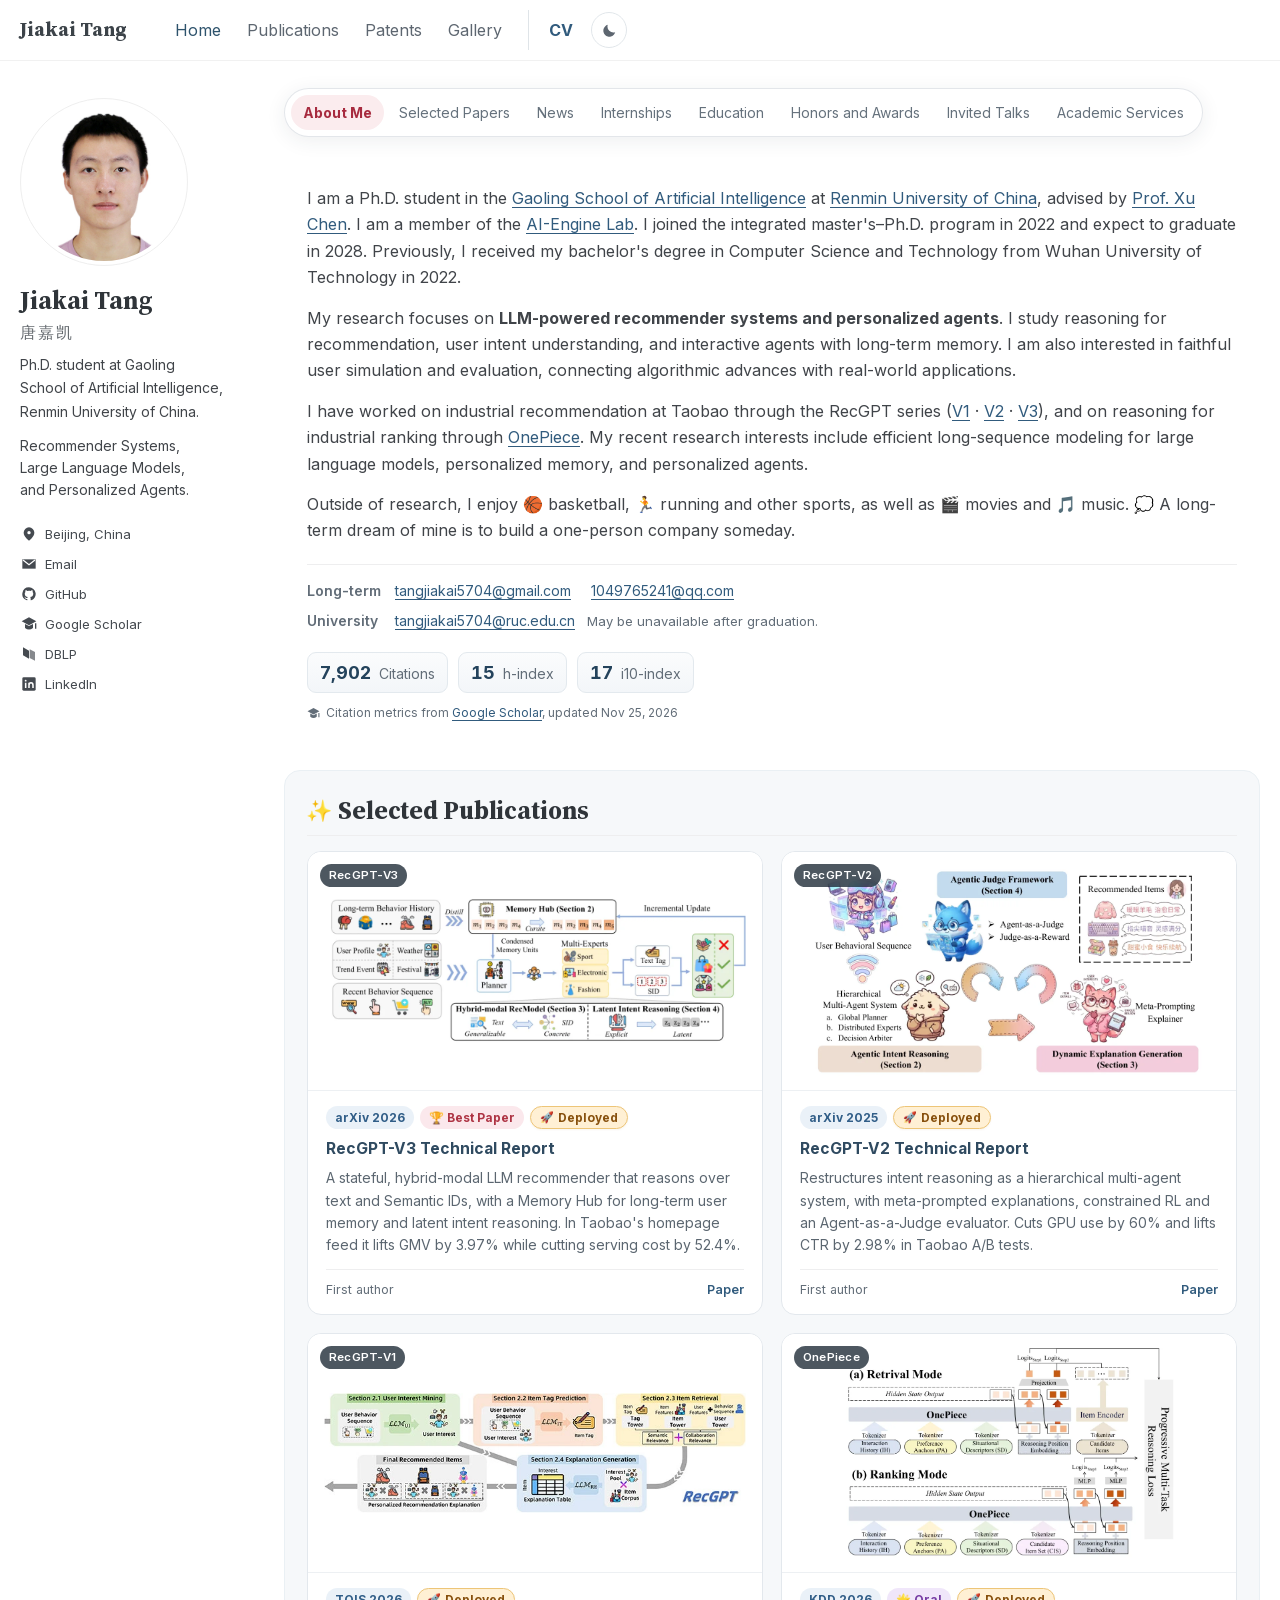
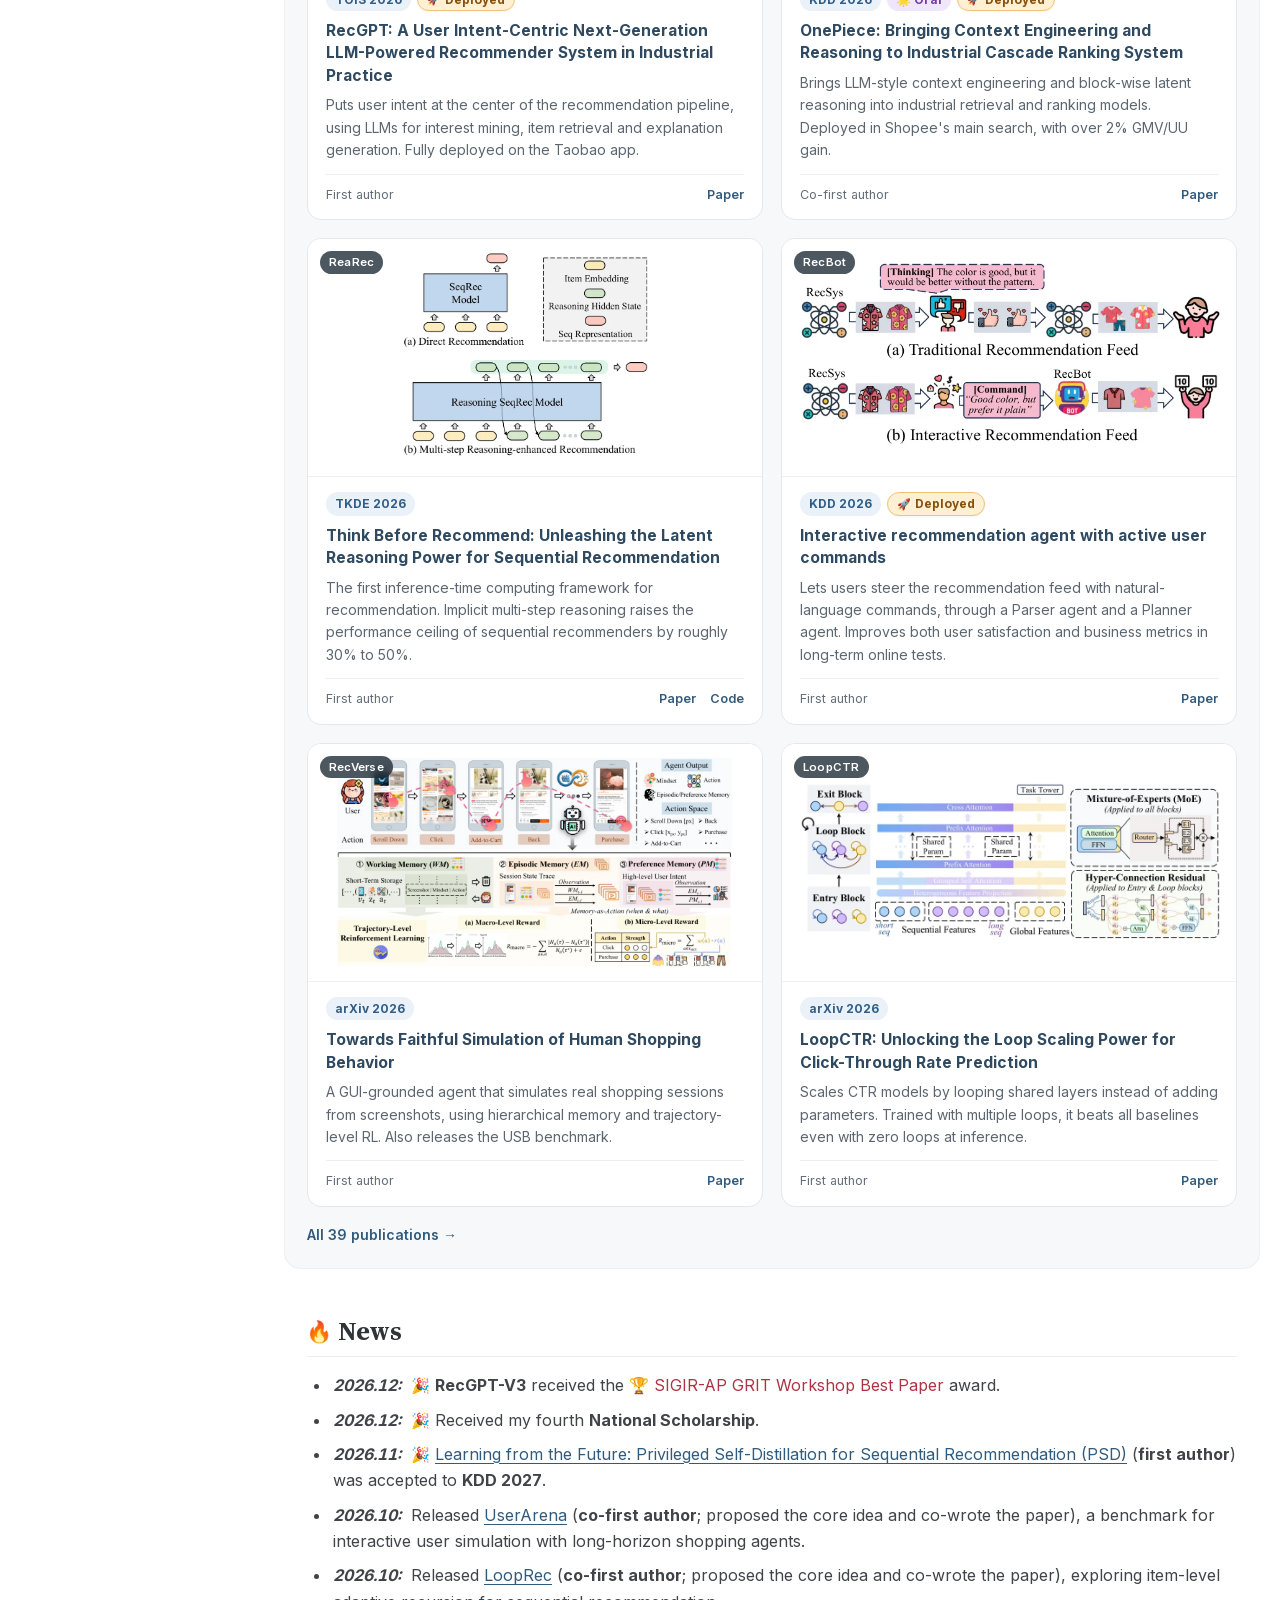
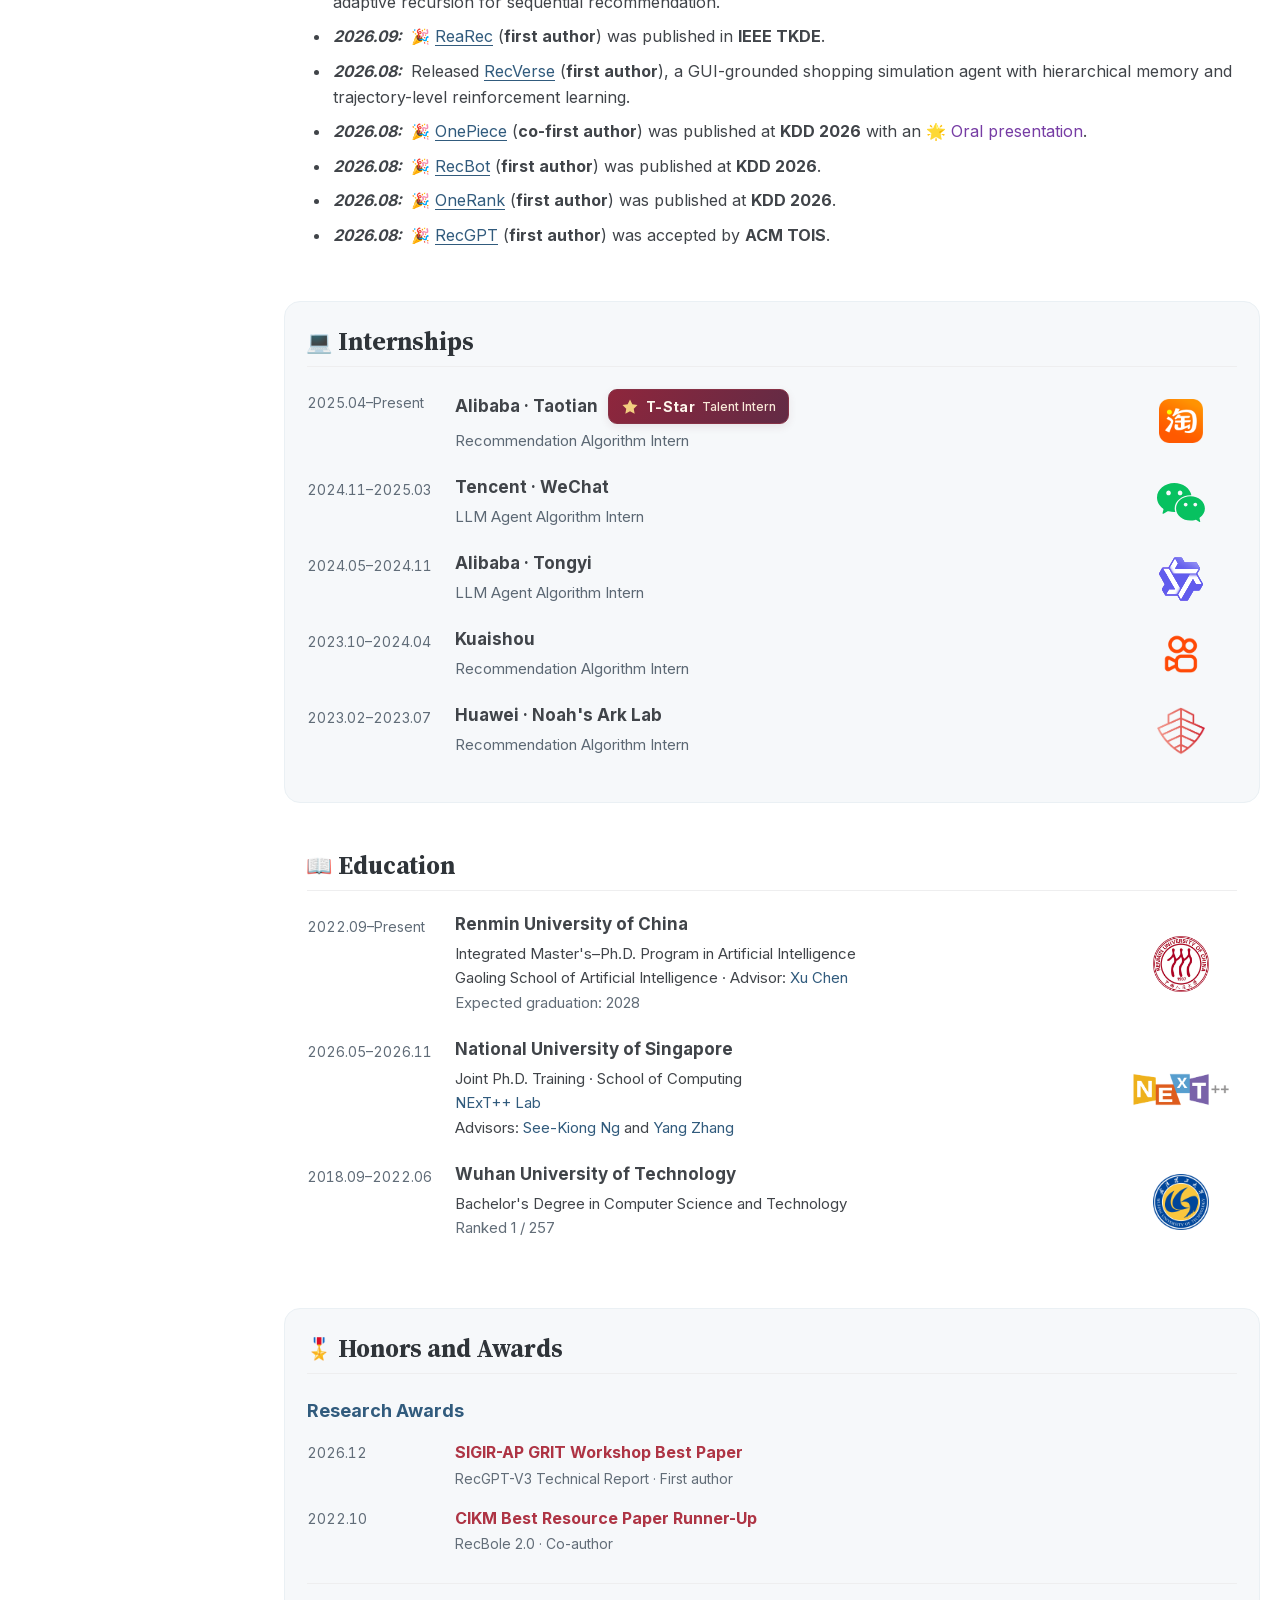
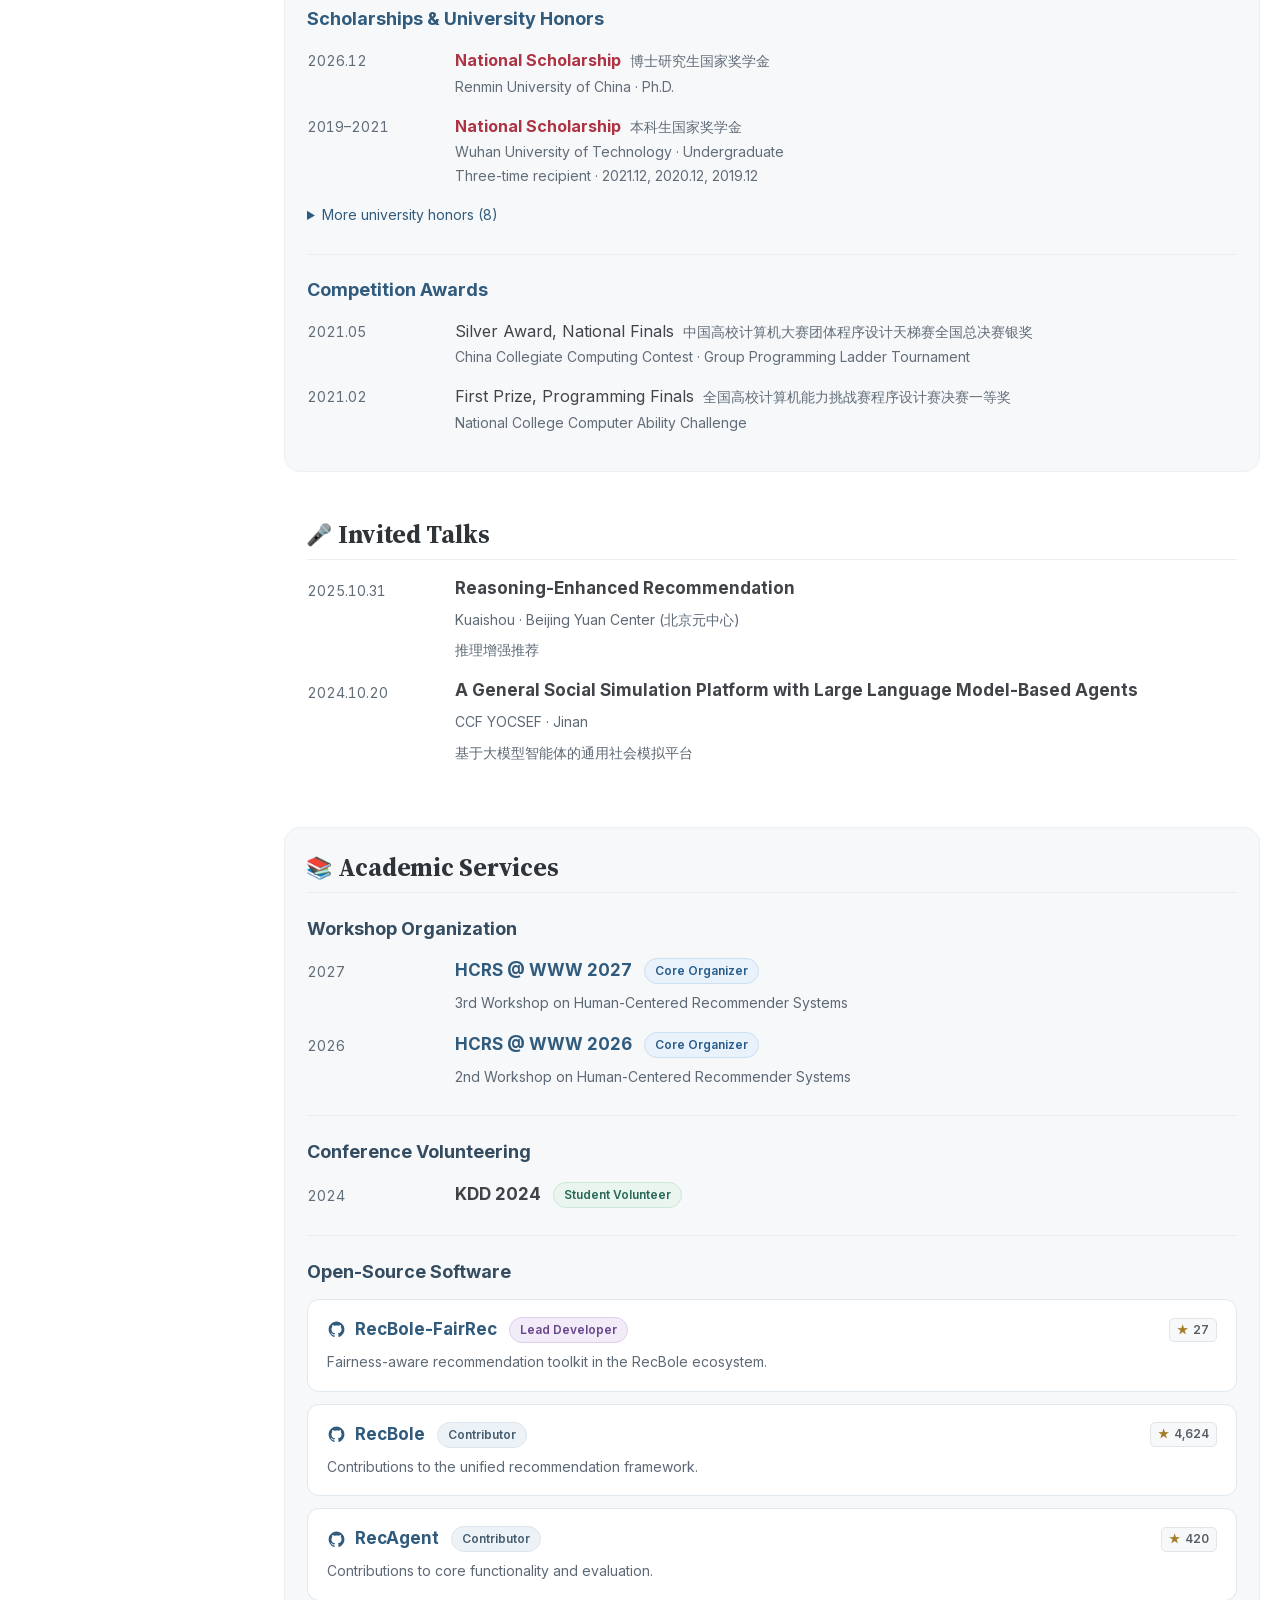
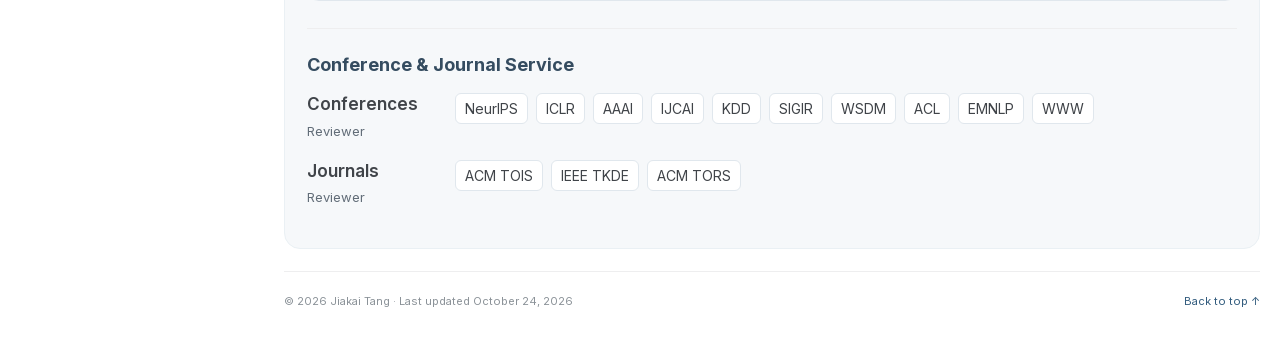
==== commit 14ebc68f: "Update homepage metrics" ====
--- a/index.html
+++ b/index.html
@@ -182,7 +182,7 @@
       </div>
       <div class="service-group">
         <h3 class="service-group-title">Open-Source Software</h3>
-        <ul class="software-list"><li><div class="software-heading"><h4><a href="https://github.com/TangJiakai/RecBole-FairRec"><svg class="contact-icon" viewBox="0 0 24 24" aria-hidden="true" focusable="false"><path d="M12 2a10 10 0 0 0-3.16 19.49c.5.09.68-.22.68-.48v-1.69c-2.78.61-3.37-1.18-3.37-1.18-.45-1.16-1.11-1.47-1.11-1.47-.91-.62.07-.61.07-.61 1 .07 1.53 1.03 1.53 1.03.89 1.53 2.34 1.09 2.91.83.09-.65.35-1.09.64-1.34-2.22-.25-4.56-1.11-4.56-4.94 0-1.09.39-1.99 1.03-2.69-.1-.25-.45-1.27.1-2.65 0 0 .84-.27 2.75 1.03A9.6 9.6 0 0 1 12 6.99c.85 0 1.71.11 2.51.34 1.91-1.3 2.75-1.03 2.75-1.03.55 1.38.2 2.4.1 2.65.64.7 1.03 1.6 1.03 2.69 0 3.84-2.34 4.69-4.57 4.94.36.31.68.92.68 1.85v2.58c0 .27.18.58.69.48A10 10 0 0 0 12 2Z"/></svg>RecBole-FairRec</a></h4><span class="service-role service-role--lead">Lead Developer</span><a class="github-stars" href="https://github.com/TangJiakai/RecBole-FairRec" aria-label="tangjiakai/recbole-fairrec: 27 GitHub stars" title="GitHub stars · Updated 2026-11-25"><span aria-hidden="true">★</span><span>27</span></a></div><p class="service-description">Fairness-aware recommendation toolkit in the RecBole ecosystem.</p></li><li><div class="software-heading"><h4><a href="https://github.com/RUCAIBox/RecBole"><svg class="contact-icon" viewBox="0 0 24 24" aria-hidden="true" focusable="false"><path d="M12 2a10 10 0 0 0-3.16 19.49c.5.09.68-.22.68-.48v-1.69c-2.78.61-3.37-1.18-3.37-1.18-.45-1.16-1.11-1.47-1.11-1.47-.91-.62.07-.61.07-.61 1 .07 1.53 1.03 1.53 1.03.89 1.53 2.34 1.09 2.91.83.09-.65.35-1.09.64-1.34-2.22-.25-4.56-1.11-4.56-4.94 0-1.09.39-1.99 1.03-2.69-.1-.25-.45-1.27.1-2.65 0 0 .84-.27 2.75 1.03A9.6 9.6 0 0 1 12 6.99c.85 0 1.71.11 2.51.34 1.91-1.3 2.75-1.03 2.75-1.03.55 1.38.2 2.4.1 2.65.64.7 1.03 1.6 1.03 2.69 0 3.84-2.34 4.69-4.57 4.94.36.31.68.92.68 1.85v2.58c0 .27.18.58.69.48A10 10 0 0 0 12 2Z"/></svg>RecBole</a></h4><span class="service-role service-role--contributor">Contributor</span><a class="github-stars" href="https://github.com/RUCAIBox/RecBole" aria-label="rucaibox/recbole: 4,621 GitHub stars" title="GitHub stars · Updated 2026-11-25"><span aria-hidden="true">★</span><span>4,621</span></a></div><p class="service-description">Contributions to the unified recommendation framework.</p></li><li><div class="software-heading"><h4><a href="https://github.com/RUC-GSAI/YuLan-Rec"><svg class="contact-icon" viewBox="0 0 24 24" aria-hidden="true" focusable="false"><path d="M12 2a10 10 0 0 0-3.16 19.49c.5.09.68-.22.68-.48v-1.69c-2.78.61-3.37-1.18-3.37-1.18-.45-1.16-1.11-1.47-1.11-1.47-.91-.62.07-.61.07-.61 1 .07 1.53 1.03 1.53 1.03.89 1.53 2.34 1.09 2.91.83.09-.65.35-1.09.64-1.34-2.22-.25-4.56-1.11-4.56-4.94 0-1.09.39-1.99 1.03-2.69-.1-.25-.45-1.27.1-2.65 0 0 .84-.27 2.75 1.03A9.6 9.6 0 0 1 12 6.99c.85 0 1.71.11 2.51.34 1.91-1.3 2.75-1.03 2.75-1.03.55 1.38.2 2.4.1 2.65.64.7 1.03 1.6 1.03 2.69 0 3.84-2.34 4.69-4.57 4.94.36.31.68.92.68 1.85v2.58c0 .27.18.58.69.48A10 10 0 0 0 12 2Z"/></svg>RecAgent</a></h4><span class="service-role service-role--contributor">Contributor</span><a class="github-stars" href="https://github.com/RUC-GSAI/YuLan-Rec" aria-label="ruc-gsai/yulan-rec: 420 GitHub stars" title="GitHub stars · Updated 2026-11-25"><span aria-hidden="true">★</span><span>420</span></a></div><p class="service-description">Contributions to core functionality and evaluation.</p></li></ul>
+        <ul class="software-list"><li><div class="software-heading"><h4><a href="https://github.com/TangJiakai/RecBole-FairRec"><svg class="contact-icon" viewBox="0 0 24 24" aria-hidden="true" focusable="false"><path d="M12 2a10 10 0 0 0-3.16 19.49c.5.09.68-.22.68-.48v-1.69c-2.78.61-3.37-1.18-3.37-1.18-.45-1.16-1.11-1.47-1.11-1.47-.91-.62.07-.61.07-.61 1 .07 1.53 1.03 1.53 1.03.89 1.53 2.34 1.09 2.91.83.09-.65.35-1.09.64-1.34-2.22-.25-4.56-1.11-4.56-4.94 0-1.09.39-1.99 1.03-2.69-.1-.25-.45-1.27.1-2.65 0 0 .84-.27 2.75 1.03A9.6 9.6 0 0 1 12 6.99c.85 0 1.71.11 2.51.34 1.91-1.3 2.75-1.03 2.75-1.03.55 1.38.2 2.4.1 2.65.64.7 1.03 1.6 1.03 2.69 0 3.84-2.34 4.69-4.57 4.94.36.31.68.92.68 1.85v2.58c0 .27.18.58.69.48A10 10 0 0 0 12 2Z"/></svg>RecBole-FairRec</a></h4><span class="service-role service-role--lead">Lead Developer</span><a class="github-stars" href="https://github.com/TangJiakai/RecBole-FairRec" aria-label="tangjiakai/recbole-fairrec: 27 GitHub stars" title="GitHub stars · Updated 2026-11-26"><span aria-hidden="true">★</span><span>27</span></a></div><p class="service-description">Fairness-aware recommendation toolkit in the RecBole ecosystem.</p></li><li><div class="software-heading"><h4><a href="https://github.com/RUCAIBox/RecBole"><svg class="contact-icon" viewBox="0 0 24 24" aria-hidden="true" focusable="false"><path d="M12 2a10 10 0 0 0-3.16 19.49c.5.09.68-.22.68-.48v-1.69c-2.78.61-3.37-1.18-3.37-1.18-.45-1.16-1.11-1.47-1.11-1.47-.91-.62.07-.61.07-.61 1 .07 1.53 1.03 1.53 1.03.89 1.53 2.34 1.09 2.91.83.09-.65.35-1.09.64-1.34-2.22-.25-4.56-1.11-4.56-4.94 0-1.09.39-1.99 1.03-2.69-.1-.25-.45-1.27.1-2.65 0 0 .84-.27 2.75 1.03A9.6 9.6 0 0 1 12 6.99c.85 0 1.71.11 2.51.34 1.91-1.3 2.75-1.03 2.75-1.03.55 1.38.2 2.4.1 2.65.64.7 1.03 1.6 1.03 2.69 0 3.84-2.34 4.69-4.57 4.94.36.31.68.92.68 1.85v2.58c0 .27.18.58.69.48A10 10 0 0 0 12 2Z"/></svg>RecBole</a></h4><span class="service-role service-role--contributor">Contributor</span><a class="github-stars" href="https://github.com/RUCAIBox/RecBole" aria-label="rucaibox/recbole: 4,624 GitHub stars" title="GitHub stars · Updated 2026-11-26"><span aria-hidden="true">★</span><span>4,624</span></a></div><p class="service-description">Contributions to the unified recommendation framework.</p></li><li><div class="software-heading"><h4><a href="https://github.com/RUC-GSAI/YuLan-Rec"><svg class="contact-icon" viewBox="0 0 24 24" aria-hidden="true" focusable="false"><path d="M12 2a10 10 0 0 0-3.16 19.49c.5.09.68-.22.68-.48v-1.69c-2.78.61-3.37-1.18-3.37-1.18-.45-1.16-1.11-1.47-1.11-1.47-.91-.62.07-.61.07-.61 1 .07 1.53 1.03 1.53 1.03.89 1.53 2.34 1.09 2.91.83.09-.65.35-1.09.64-1.34-2.22-.25-4.56-1.11-4.56-4.94 0-1.09.39-1.99 1.03-2.69-.1-.25-.45-1.27.1-2.65 0 0 .84-.27 2.75 1.03A9.6 9.6 0 0 1 12 6.99c.85 0 1.71.11 2.51.34 1.91-1.3 2.75-1.03 2.75-1.03.55 1.38.2 2.4.1 2.65.64.7 1.03 1.6 1.03 2.69 0 3.84-2.34 4.69-4.57 4.94.36.31.68.92.68 1.85v2.58c0 .27.18.58.69.48A10 10 0 0 0 12 2Z"/></svg>RecAgent</a></h4><span class="service-role service-role--contributor">Contributor</span><a class="github-stars" href="https://github.com/RUC-GSAI/YuLan-Rec" aria-label="ruc-gsai/yulan-rec: 420 GitHub stars" title="GitHub stars · Updated 2026-11-26"><span aria-hidden="true">★</span><span>420</span></a></div><p class="service-description">Contributions to core functionality and evaluation.</p></li></ul>
       </div>
       <div class="service-group">
         <h3 class="service-group-title">Conference &amp; Journal Service</h3>
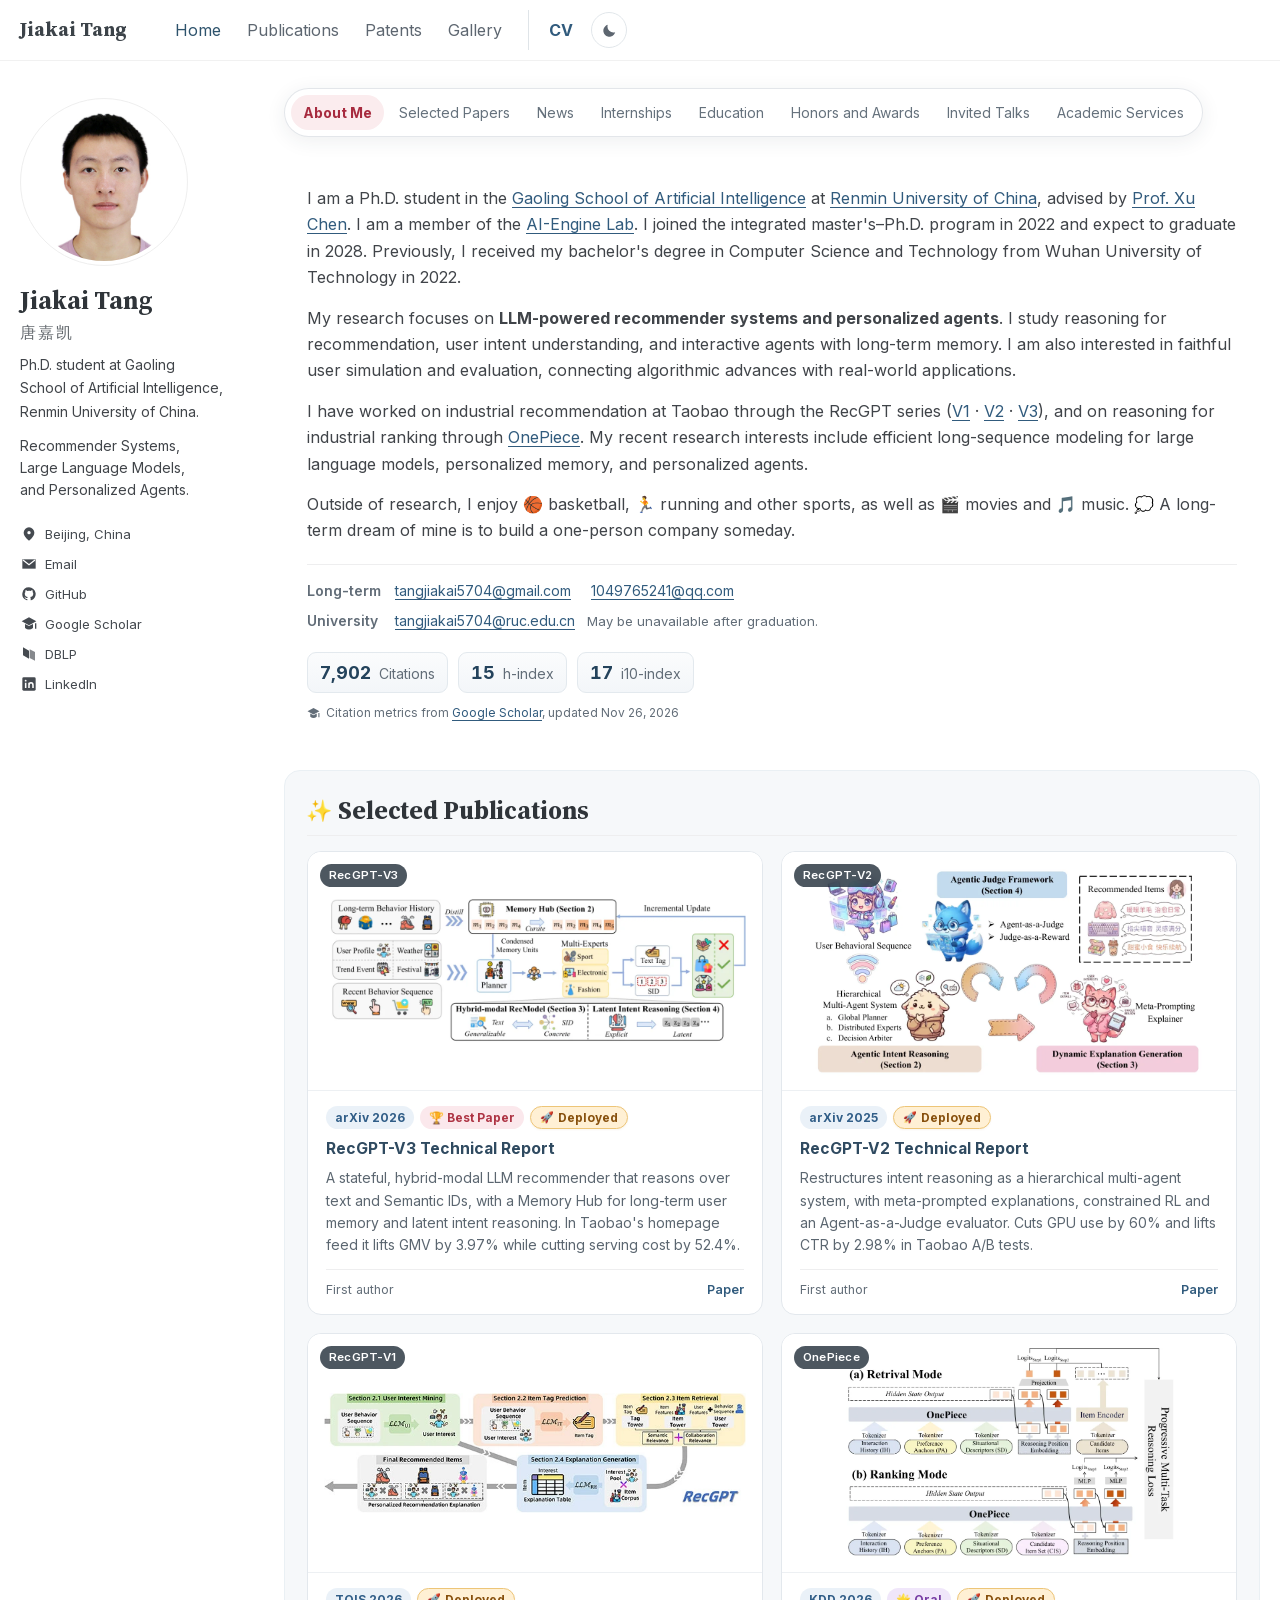
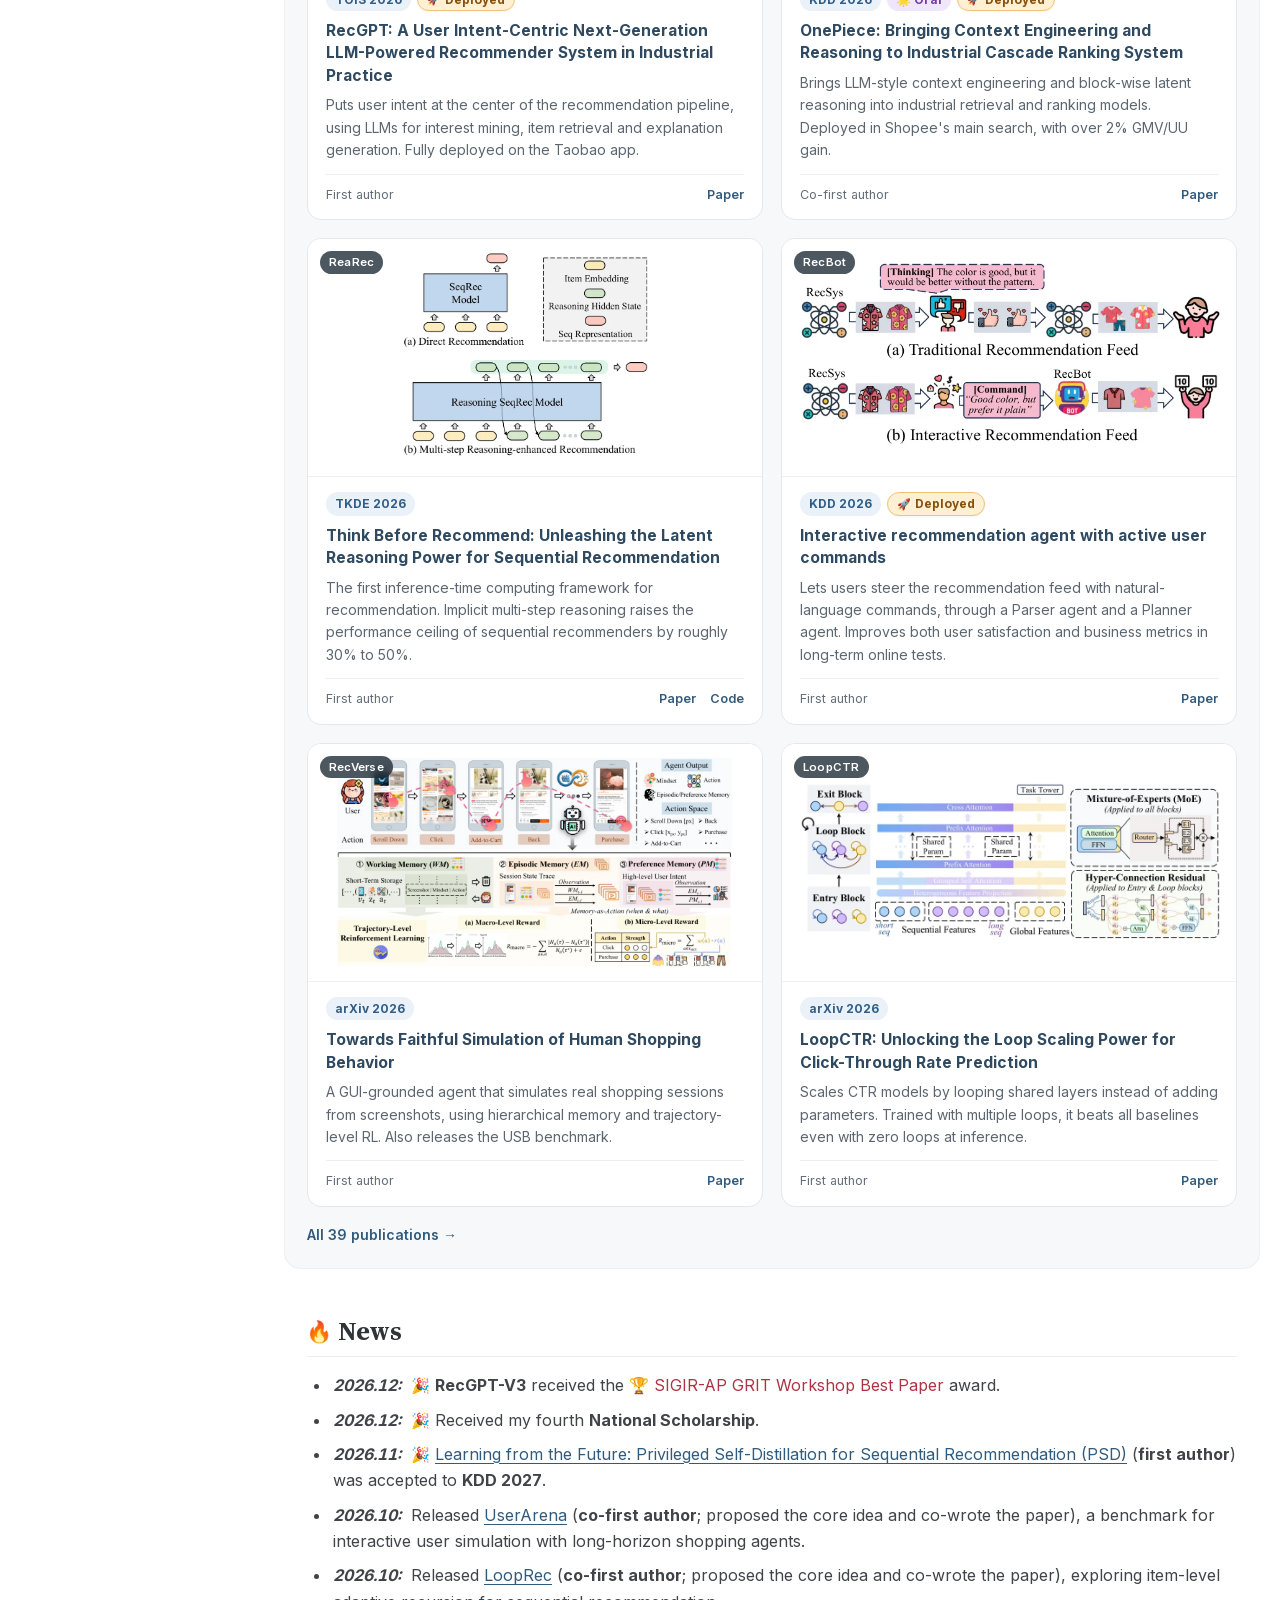
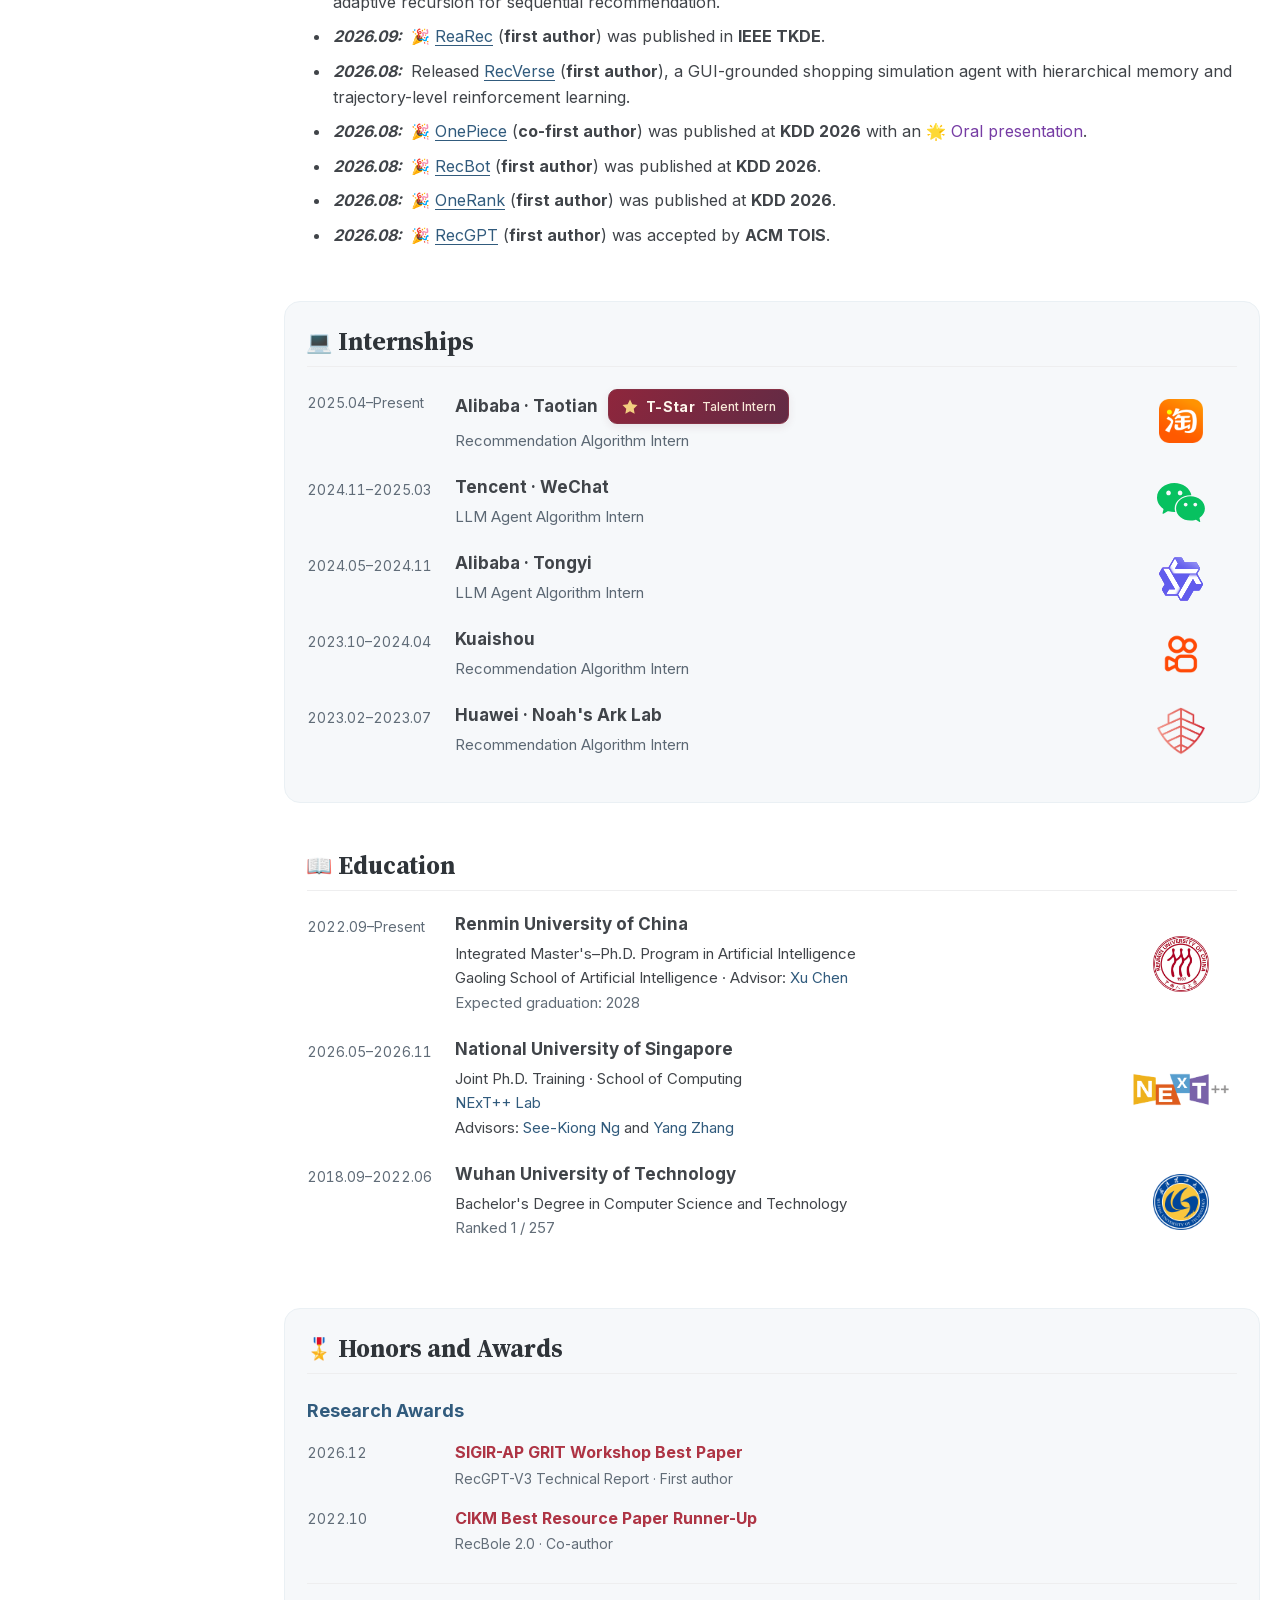
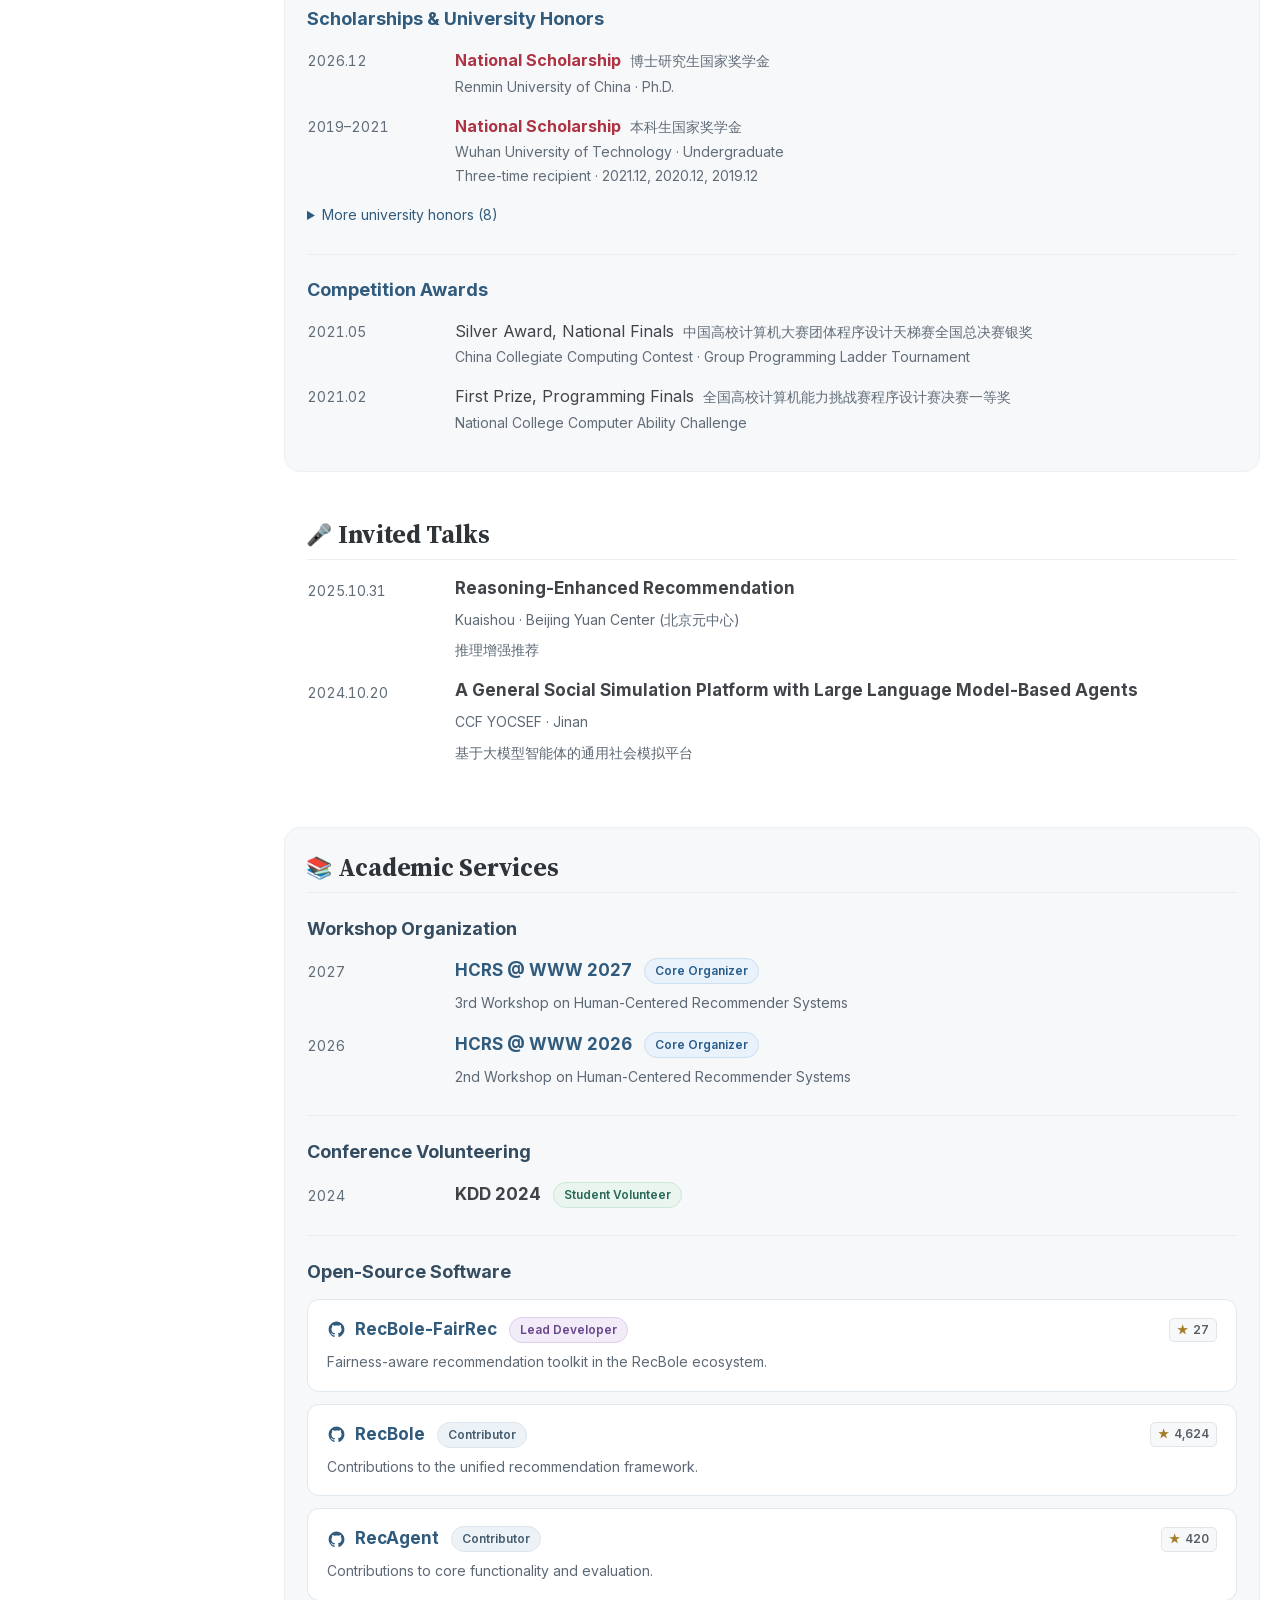
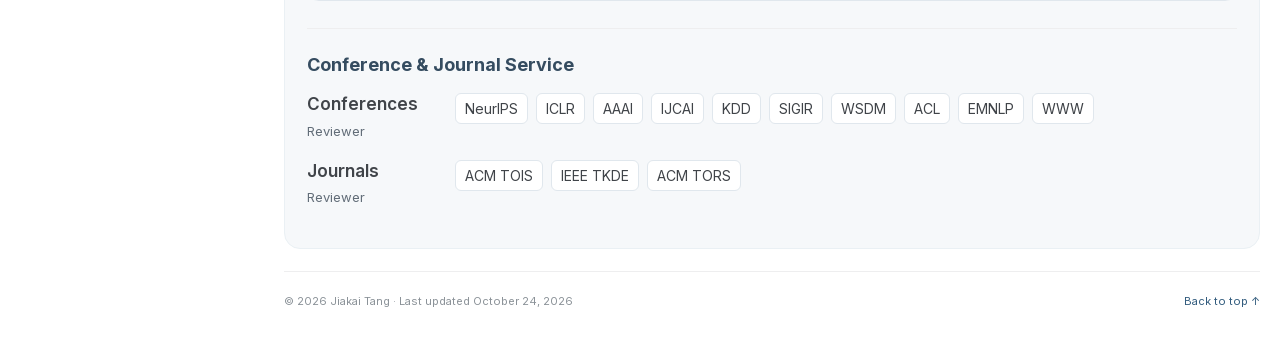
==== commit 50d62569: "Refresh Scholar verification timestamp" ====
--- a/index.html
+++ b/index.html
@@ -69,7 +69,7 @@
         <li><a href="https://scholar.google.com/citations?user=7kB-4sEAAAAJ&hl=en"><strong>15</strong><span>h-index</span></a></li>
         <li><a href="https://scholar.google.com/citations?user=7kB-4sEAAAAJ&hl=en"><strong>17</strong><span>i10-index</span></a></li>
       </ul>
-      <p class="stat-note"><svg class="contact-icon" viewBox="0 0 24 24" aria-hidden="true" focusable="false"><path d="m1 8 11-6 11 6-11 6Zm5 4 6 3 6-3v6c-4 3-8 3-12 0Zm15-1h2v8h-2Z"/></svg><span>Citation metrics from <a href="https://scholar.google.com/citations?user=7kB-4sEAAAAJ&hl=en">Google Scholar</a>, updated Nov 25, 2026</span></p>
+      <p class="stat-note"><svg class="contact-icon" viewBox="0 0 24 24" aria-hidden="true" focusable="false"><path d="m1 8 11-6 11 6-11 6Zm5 4 6 3 6-3v6c-4 3-8 3-12 0Zm15-1h2v8h-2Z"/></svg><span>Citation metrics from <a href="https://scholar.google.com/citations?user=7kB-4sEAAAAJ&hl=en">Google Scholar</a>, updated Nov 26, 2026</span></p>
     </section>
 <section class="home-section home-section--tinted" id="selected" aria-labelledby="selected-title">
       <h2 id="selected-title"><span aria-hidden="true">✨</span> Selected Publications</h2>
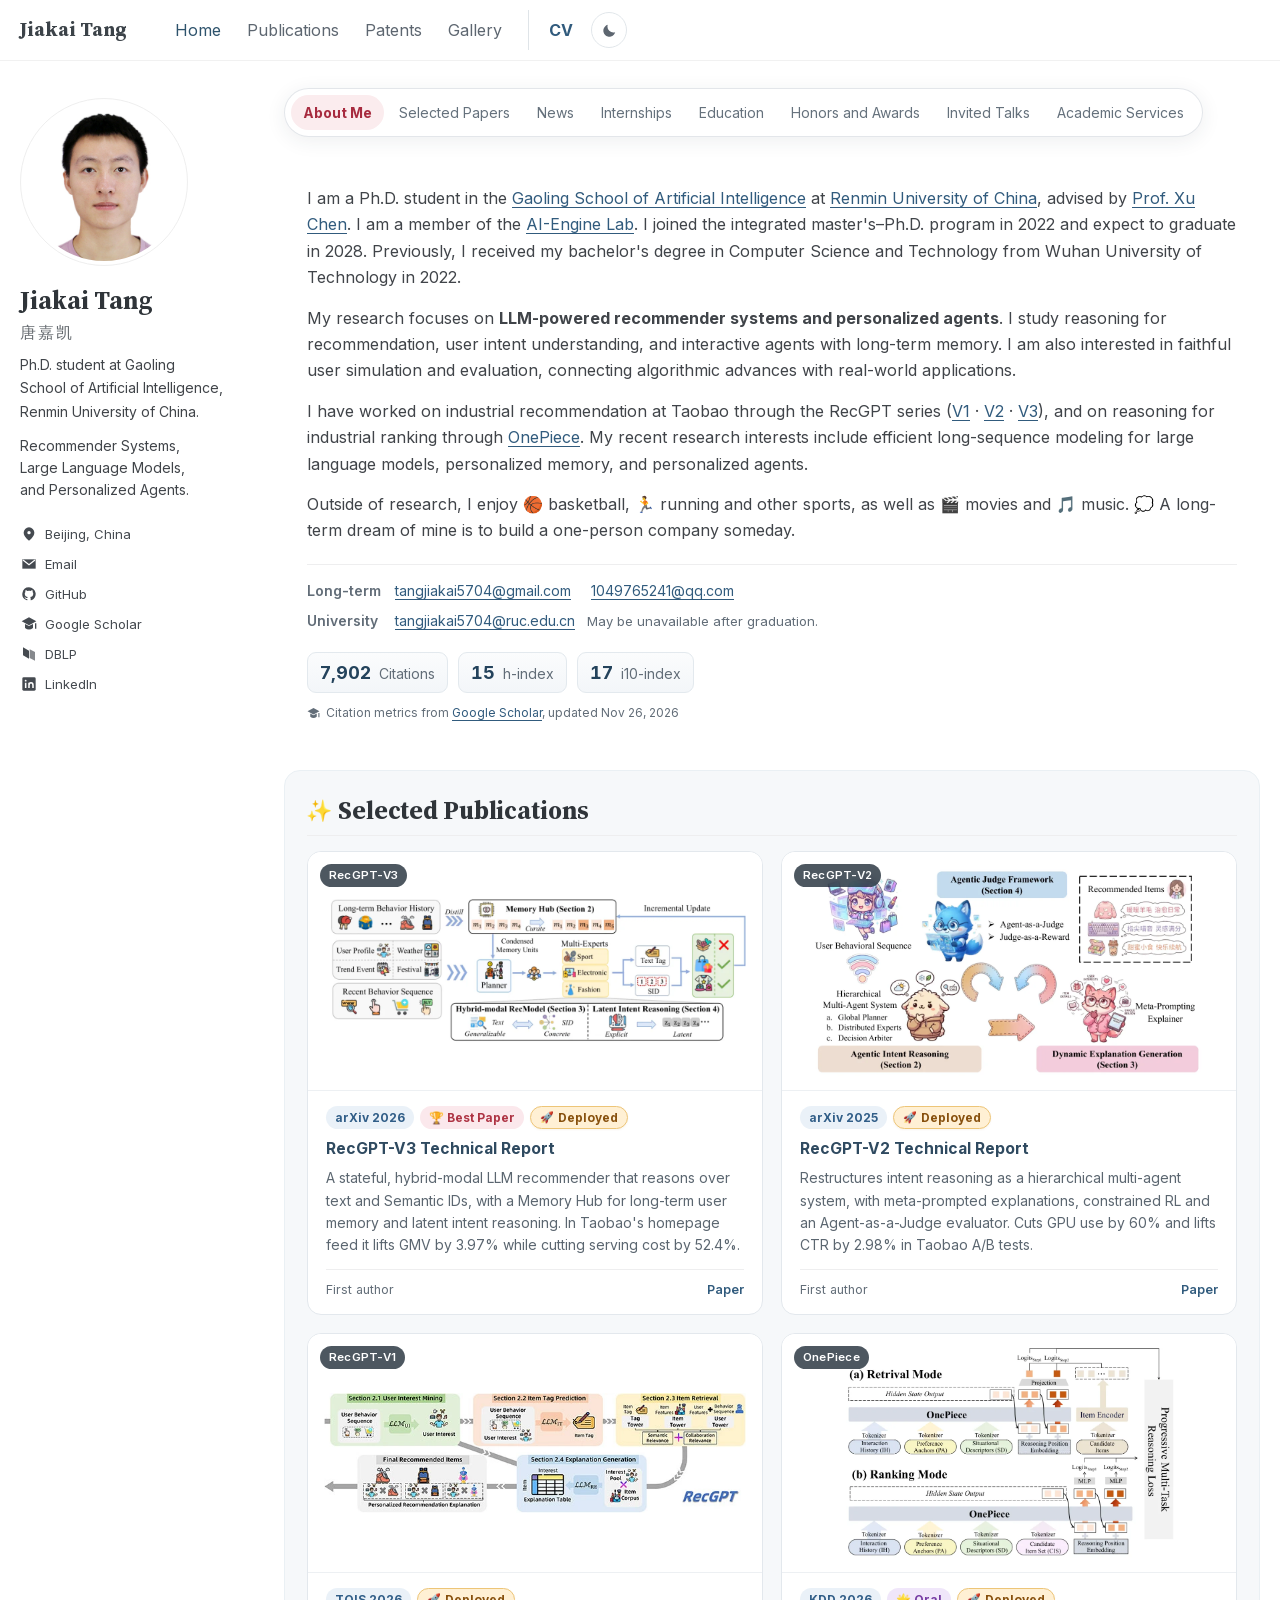
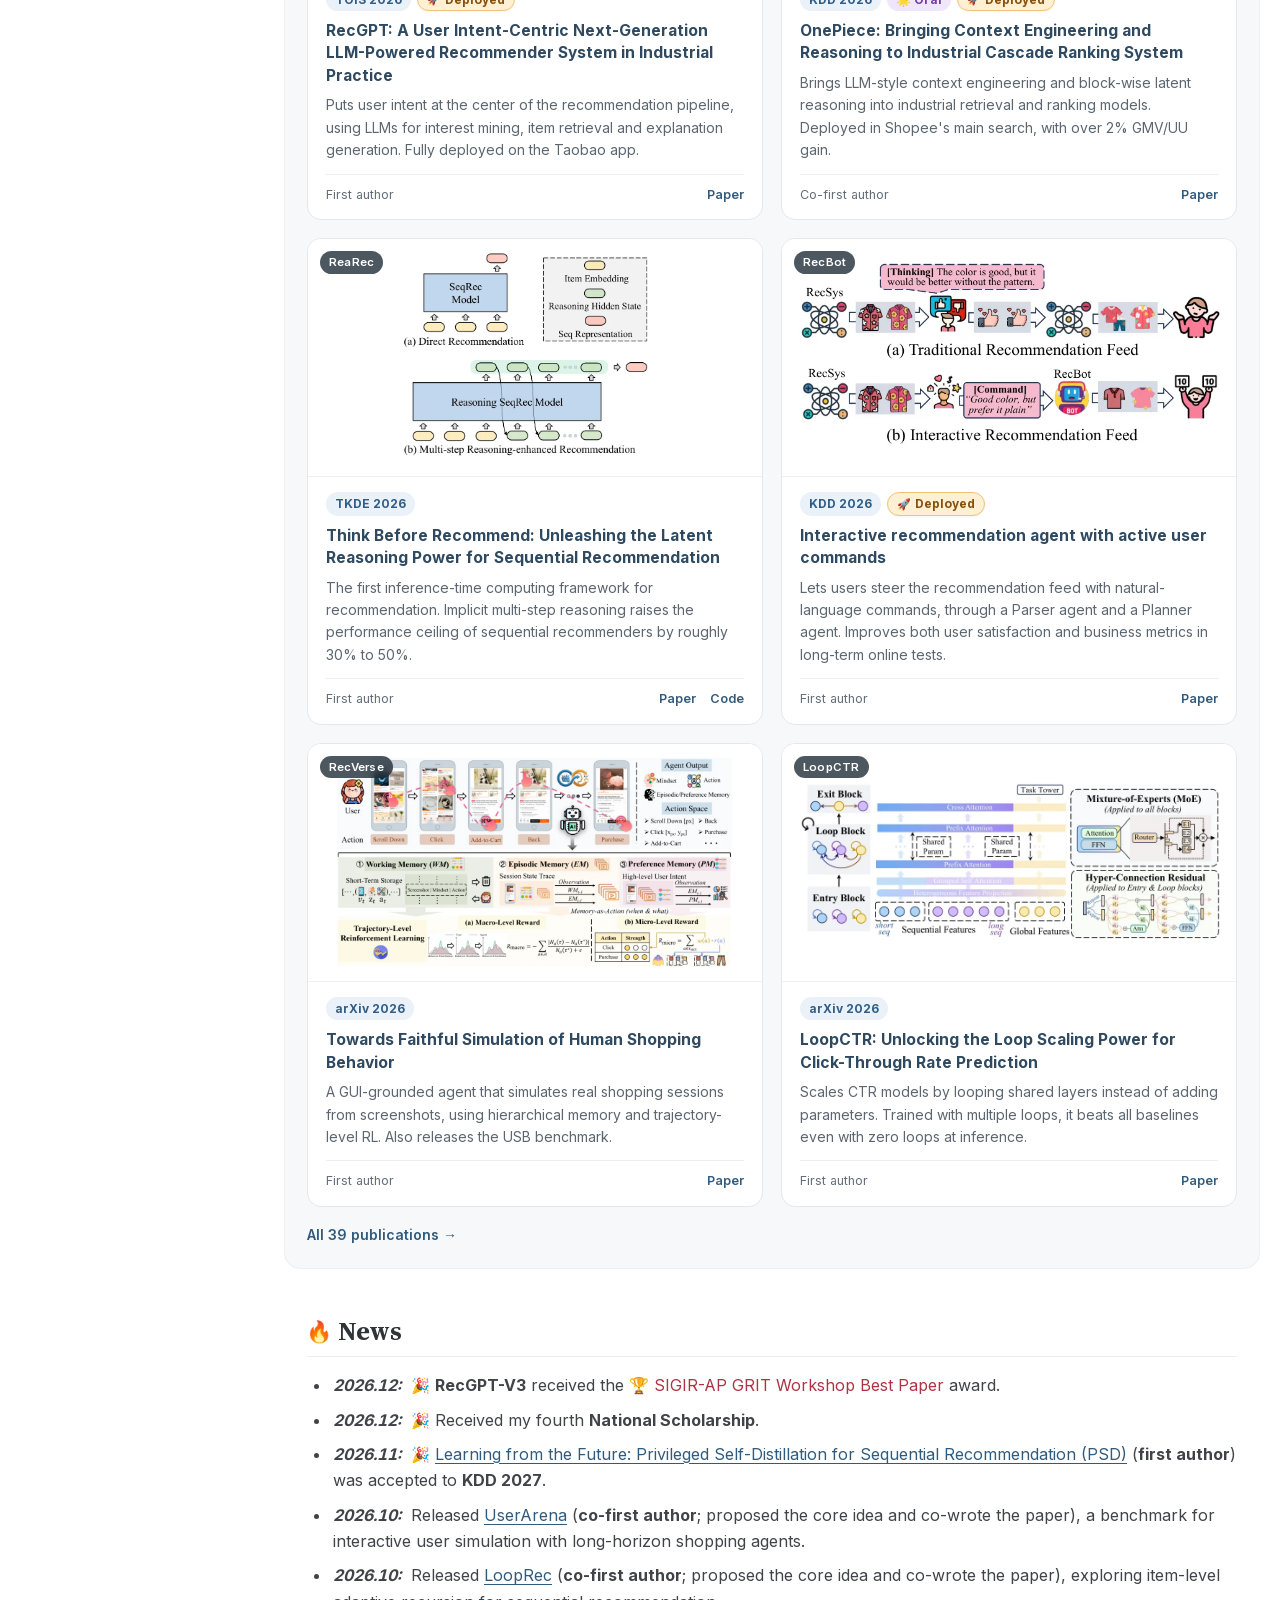
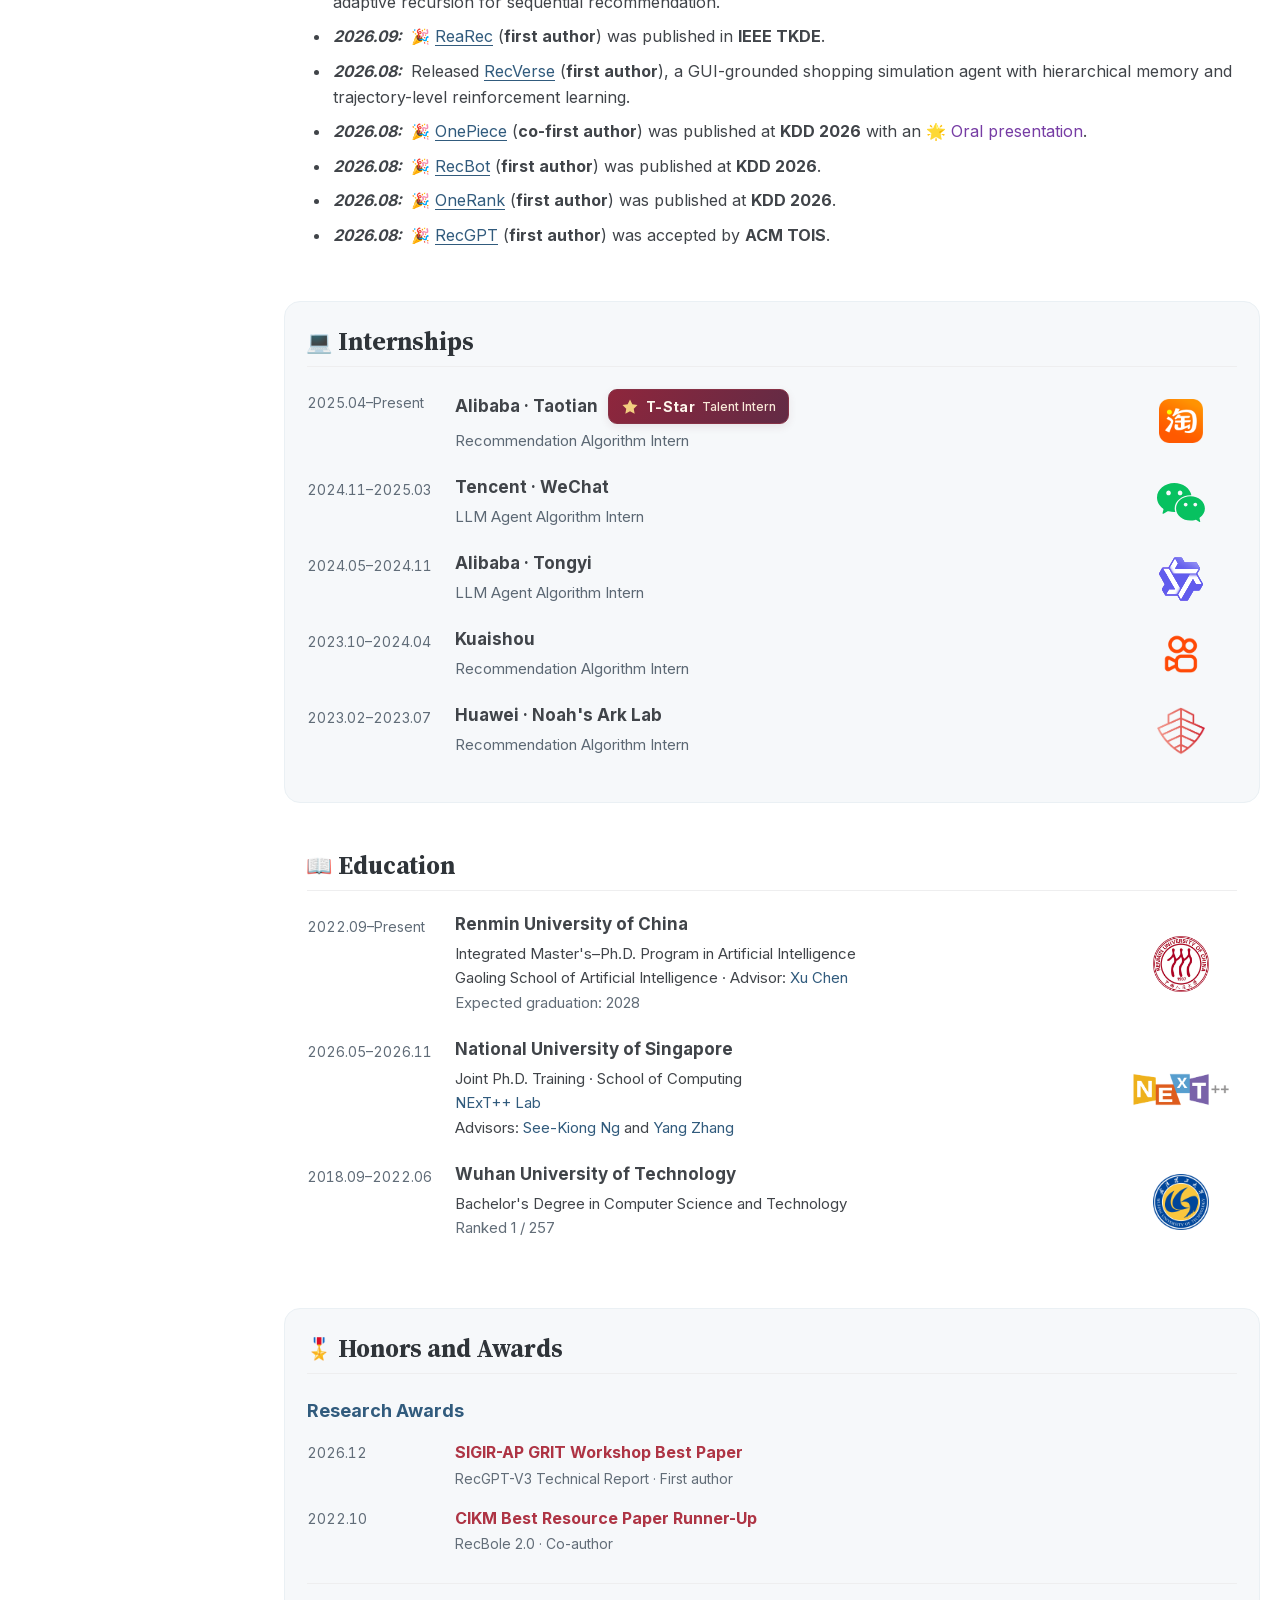
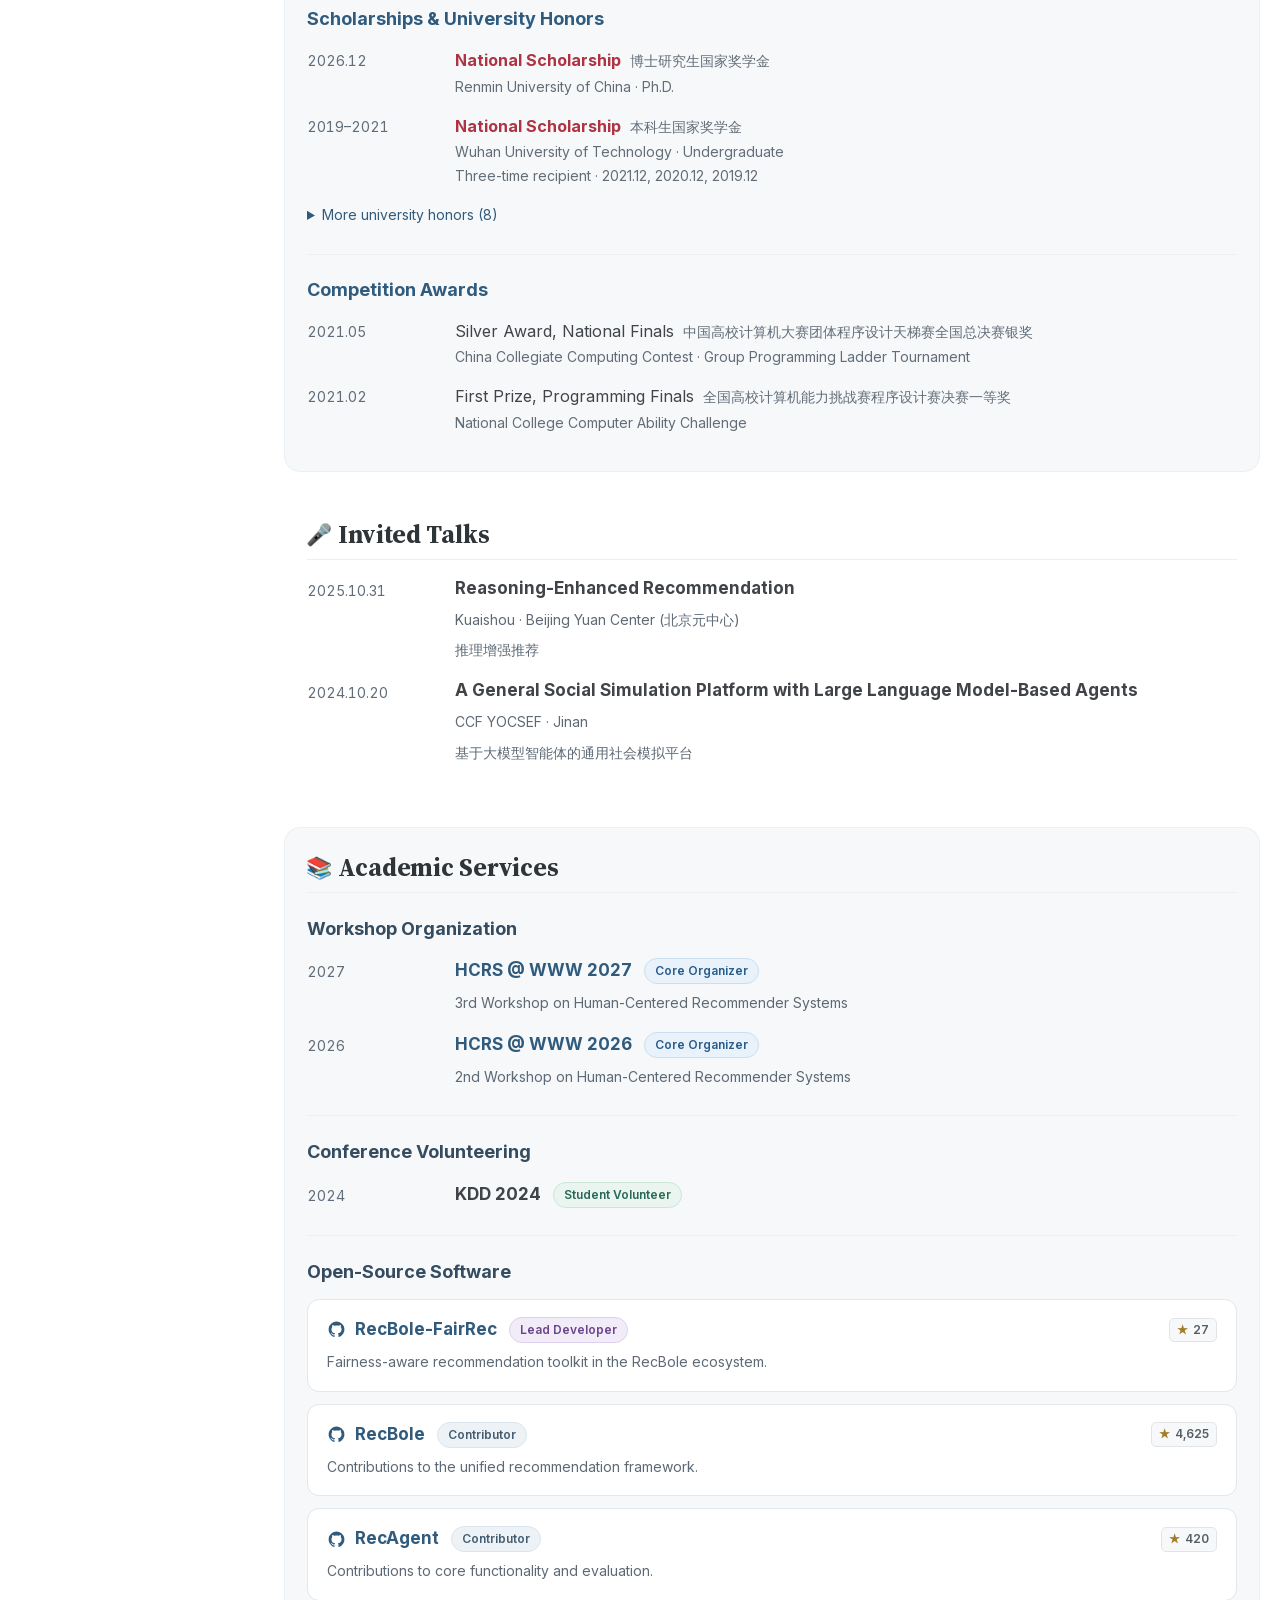
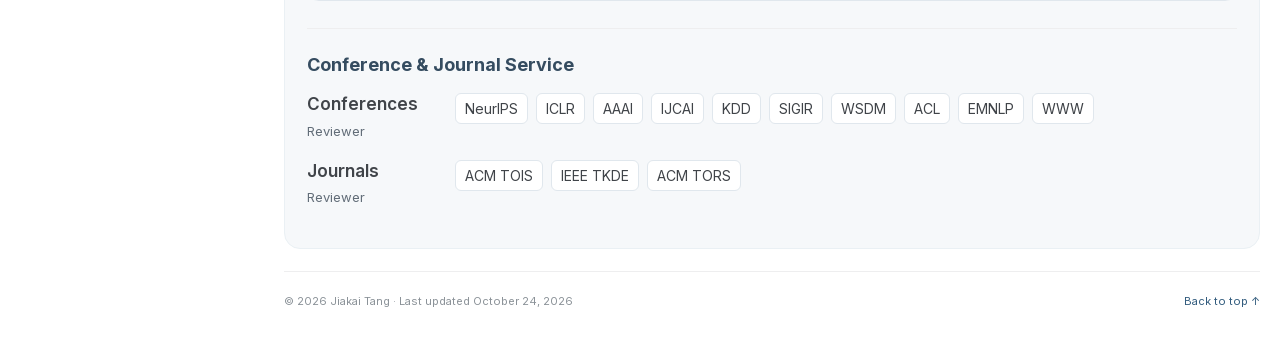
==== commit d251033e: "Update homepage metrics" ====
--- a/index.html
+++ b/index.html
@@ -182,7 +182,7 @@
       </div>
       <div class="service-group">
         <h3 class="service-group-title">Open-Source Software</h3>
-        <ul class="software-list"><li><div class="software-heading"><h4><a href="https://github.com/TangJiakai/RecBole-FairRec"><svg class="contact-icon" viewBox="0 0 24 24" aria-hidden="true" focusable="false"><path d="M12 2a10 10 0 0 0-3.16 19.49c.5.09.68-.22.68-.48v-1.69c-2.78.61-3.37-1.18-3.37-1.18-.45-1.16-1.11-1.47-1.11-1.47-.91-.62.07-.61.07-.61 1 .07 1.53 1.03 1.53 1.03.89 1.53 2.34 1.09 2.91.83.09-.65.35-1.09.64-1.34-2.22-.25-4.56-1.11-4.56-4.94 0-1.09.39-1.99 1.03-2.69-.1-.25-.45-1.27.1-2.65 0 0 .84-.27 2.75 1.03A9.6 9.6 0 0 1 12 6.99c.85 0 1.71.11 2.51.34 1.91-1.3 2.75-1.03 2.75-1.03.55 1.38.2 2.4.1 2.65.64.7 1.03 1.6 1.03 2.69 0 3.84-2.34 4.69-4.57 4.94.36.31.68.92.68 1.85v2.58c0 .27.18.58.69.48A10 10 0 0 0 12 2Z"/></svg>RecBole-FairRec</a></h4><span class="service-role service-role--lead">Lead Developer</span><a class="github-stars" href="https://github.com/TangJiakai/RecBole-FairRec" aria-label="tangjiakai/recbole-fairrec: 27 GitHub stars" title="GitHub stars · Updated 2026-11-26"><span aria-hidden="true">★</span><span>27</span></a></div><p class="service-description">Fairness-aware recommendation toolkit in the RecBole ecosystem.</p></li><li><div class="software-heading"><h4><a href="https://github.com/RUCAIBox/RecBole"><svg class="contact-icon" viewBox="0 0 24 24" aria-hidden="true" focusable="false"><path d="M12 2a10 10 0 0 0-3.16 19.49c.5.09.68-.22.68-.48v-1.69c-2.78.61-3.37-1.18-3.37-1.18-.45-1.16-1.11-1.47-1.11-1.47-.91-.62.07-.61.07-.61 1 .07 1.53 1.03 1.53 1.03.89 1.53 2.34 1.09 2.91.83.09-.65.35-1.09.64-1.34-2.22-.25-4.56-1.11-4.56-4.94 0-1.09.39-1.99 1.03-2.69-.1-.25-.45-1.27.1-2.65 0 0 .84-.27 2.75 1.03A9.6 9.6 0 0 1 12 6.99c.85 0 1.71.11 2.51.34 1.91-1.3 2.75-1.03 2.75-1.03.55 1.38.2 2.4.1 2.65.64.7 1.03 1.6 1.03 2.69 0 3.84-2.34 4.69-4.57 4.94.36.31.68.92.68 1.85v2.58c0 .27.18.58.69.48A10 10 0 0 0 12 2Z"/></svg>RecBole</a></h4><span class="service-role service-role--contributor">Contributor</span><a class="github-stars" href="https://github.com/RUCAIBox/RecBole" aria-label="rucaibox/recbole: 4,624 GitHub stars" title="GitHub stars · Updated 2026-11-26"><span aria-hidden="true">★</span><span>4,624</span></a></div><p class="service-description">Contributions to the unified recommendation framework.</p></li><li><div class="software-heading"><h4><a href="https://github.com/RUC-GSAI/YuLan-Rec"><svg class="contact-icon" viewBox="0 0 24 24" aria-hidden="true" focusable="false"><path d="M12 2a10 10 0 0 0-3.16 19.49c.5.09.68-.22.68-.48v-1.69c-2.78.61-3.37-1.18-3.37-1.18-.45-1.16-1.11-1.47-1.11-1.47-.91-.62.07-.61.07-.61 1 .07 1.53 1.03 1.53 1.03.89 1.53 2.34 1.09 2.91.83.09-.65.35-1.09.64-1.34-2.22-.25-4.56-1.11-4.56-4.94 0-1.09.39-1.99 1.03-2.69-.1-.25-.45-1.27.1-2.65 0 0 .84-.27 2.75 1.03A9.6 9.6 0 0 1 12 6.99c.85 0 1.71.11 2.51.34 1.91-1.3 2.75-1.03 2.75-1.03.55 1.38.2 2.4.1 2.65.64.7 1.03 1.6 1.03 2.69 0 3.84-2.34 4.69-4.57 4.94.36.31.68.92.68 1.85v2.58c0 .27.18.58.69.48A10 10 0 0 0 12 2Z"/></svg>RecAgent</a></h4><span class="service-role service-role--contributor">Contributor</span><a class="github-stars" href="https://github.com/RUC-GSAI/YuLan-Rec" aria-label="ruc-gsai/yulan-rec: 420 GitHub stars" title="GitHub stars · Updated 2026-11-26"><span aria-hidden="true">★</span><span>420</span></a></div><p class="service-description">Contributions to core functionality and evaluation.</p></li></ul>
+        <ul class="software-list"><li><div class="software-heading"><h4><a href="https://github.com/TangJiakai/RecBole-FairRec"><svg class="contact-icon" viewBox="0 0 24 24" aria-hidden="true" focusable="false"><path d="M12 2a10 10 0 0 0-3.16 19.49c.5.09.68-.22.68-.48v-1.69c-2.78.61-3.37-1.18-3.37-1.18-.45-1.16-1.11-1.47-1.11-1.47-.91-.62.07-.61.07-.61 1 .07 1.53 1.03 1.53 1.03.89 1.53 2.34 1.09 2.91.83.09-.65.35-1.09.64-1.34-2.22-.25-4.56-1.11-4.56-4.94 0-1.09.39-1.99 1.03-2.69-.1-.25-.45-1.27.1-2.65 0 0 .84-.27 2.75 1.03A9.6 9.6 0 0 1 12 6.99c.85 0 1.71.11 2.51.34 1.91-1.3 2.75-1.03 2.75-1.03.55 1.38.2 2.4.1 2.65.64.7 1.03 1.6 1.03 2.69 0 3.84-2.34 4.69-4.57 4.94.36.31.68.92.68 1.85v2.58c0 .27.18.58.69.48A10 10 0 0 0 12 2Z"/></svg>RecBole-FairRec</a></h4><span class="service-role service-role--lead">Lead Developer</span><a class="github-stars" href="https://github.com/TangJiakai/RecBole-FairRec" aria-label="tangjiakai/recbole-fairrec: 27 GitHub stars" title="GitHub stars · Updated 2026-11-26"><span aria-hidden="true">★</span><span>27</span></a></div><p class="service-description">Fairness-aware recommendation toolkit in the RecBole ecosystem.</p></li><li><div class="software-heading"><h4><a href="https://github.com/RUCAIBox/RecBole"><svg class="contact-icon" viewBox="0 0 24 24" aria-hidden="true" focusable="false"><path d="M12 2a10 10 0 0 0-3.16 19.49c.5.09.68-.22.68-.48v-1.69c-2.78.61-3.37-1.18-3.37-1.18-.45-1.16-1.11-1.47-1.11-1.47-.91-.62.07-.61.07-.61 1 .07 1.53 1.03 1.53 1.03.89 1.53 2.34 1.09 2.91.83.09-.65.35-1.09.64-1.34-2.22-.25-4.56-1.11-4.56-4.94 0-1.09.39-1.99 1.03-2.69-.1-.25-.45-1.27.1-2.65 0 0 .84-.27 2.75 1.03A9.6 9.6 0 0 1 12 6.99c.85 0 1.71.11 2.51.34 1.91-1.3 2.75-1.03 2.75-1.03.55 1.38.2 2.4.1 2.65.64.7 1.03 1.6 1.03 2.69 0 3.84-2.34 4.69-4.57 4.94.36.31.68.92.68 1.85v2.58c0 .27.18.58.69.48A10 10 0 0 0 12 2Z"/></svg>RecBole</a></h4><span class="service-role service-role--contributor">Contributor</span><a class="github-stars" href="https://github.com/RUCAIBox/RecBole" aria-label="rucaibox/recbole: 4,625 GitHub stars" title="GitHub stars · Updated 2026-11-26"><span aria-hidden="true">★</span><span>4,625</span></a></div><p class="service-description">Contributions to the unified recommendation framework.</p></li><li><div class="software-heading"><h4><a href="https://github.com/RUC-GSAI/YuLan-Rec"><svg class="contact-icon" viewBox="0 0 24 24" aria-hidden="true" focusable="false"><path d="M12 2a10 10 0 0 0-3.16 19.49c.5.09.68-.22.68-.48v-1.69c-2.78.61-3.37-1.18-3.37-1.18-.45-1.16-1.11-1.47-1.11-1.47-.91-.62.07-.61.07-.61 1 .07 1.53 1.03 1.53 1.03.89 1.53 2.34 1.09 2.91.83.09-.65.35-1.09.64-1.34-2.22-.25-4.56-1.11-4.56-4.94 0-1.09.39-1.99 1.03-2.69-.1-.25-.45-1.27.1-2.65 0 0 .84-.27 2.75 1.03A9.6 9.6 0 0 1 12 6.99c.85 0 1.71.11 2.51.34 1.91-1.3 2.75-1.03 2.75-1.03.55 1.38.2 2.4.1 2.65.64.7 1.03 1.6 1.03 2.69 0 3.84-2.34 4.69-4.57 4.94.36.31.68.92.68 1.85v2.58c0 .27.18.58.69.48A10 10 0 0 0 12 2Z"/></svg>RecAgent</a></h4><span class="service-role service-role--contributor">Contributor</span><a class="github-stars" href="https://github.com/RUC-GSAI/YuLan-Rec" aria-label="ruc-gsai/yulan-rec: 420 GitHub stars" title="GitHub stars · Updated 2026-11-26"><span aria-hidden="true">★</span><span>420</span></a></div><p class="service-description">Contributions to core functionality and evaluation.</p></li></ul>
       </div>
       <div class="service-group">
         <h3 class="service-group-title">Conference &amp; Journal Service</h3>
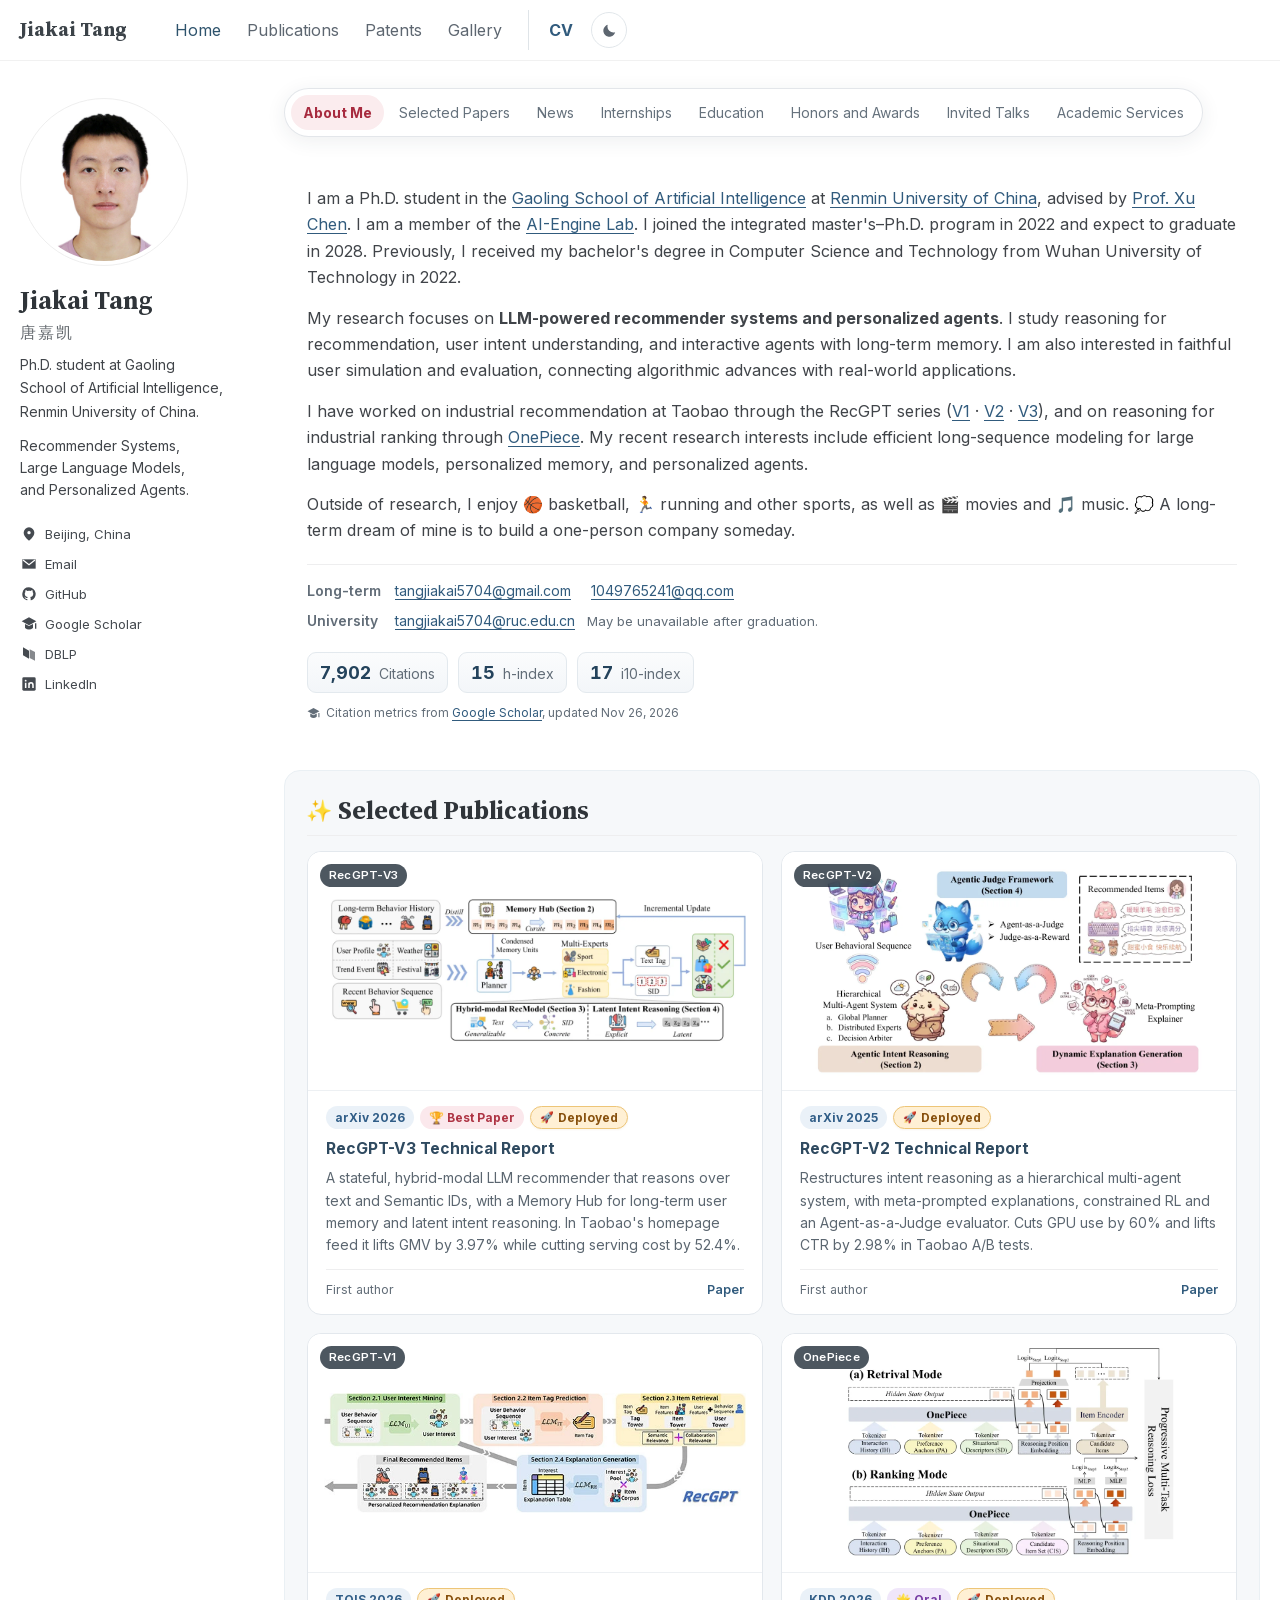
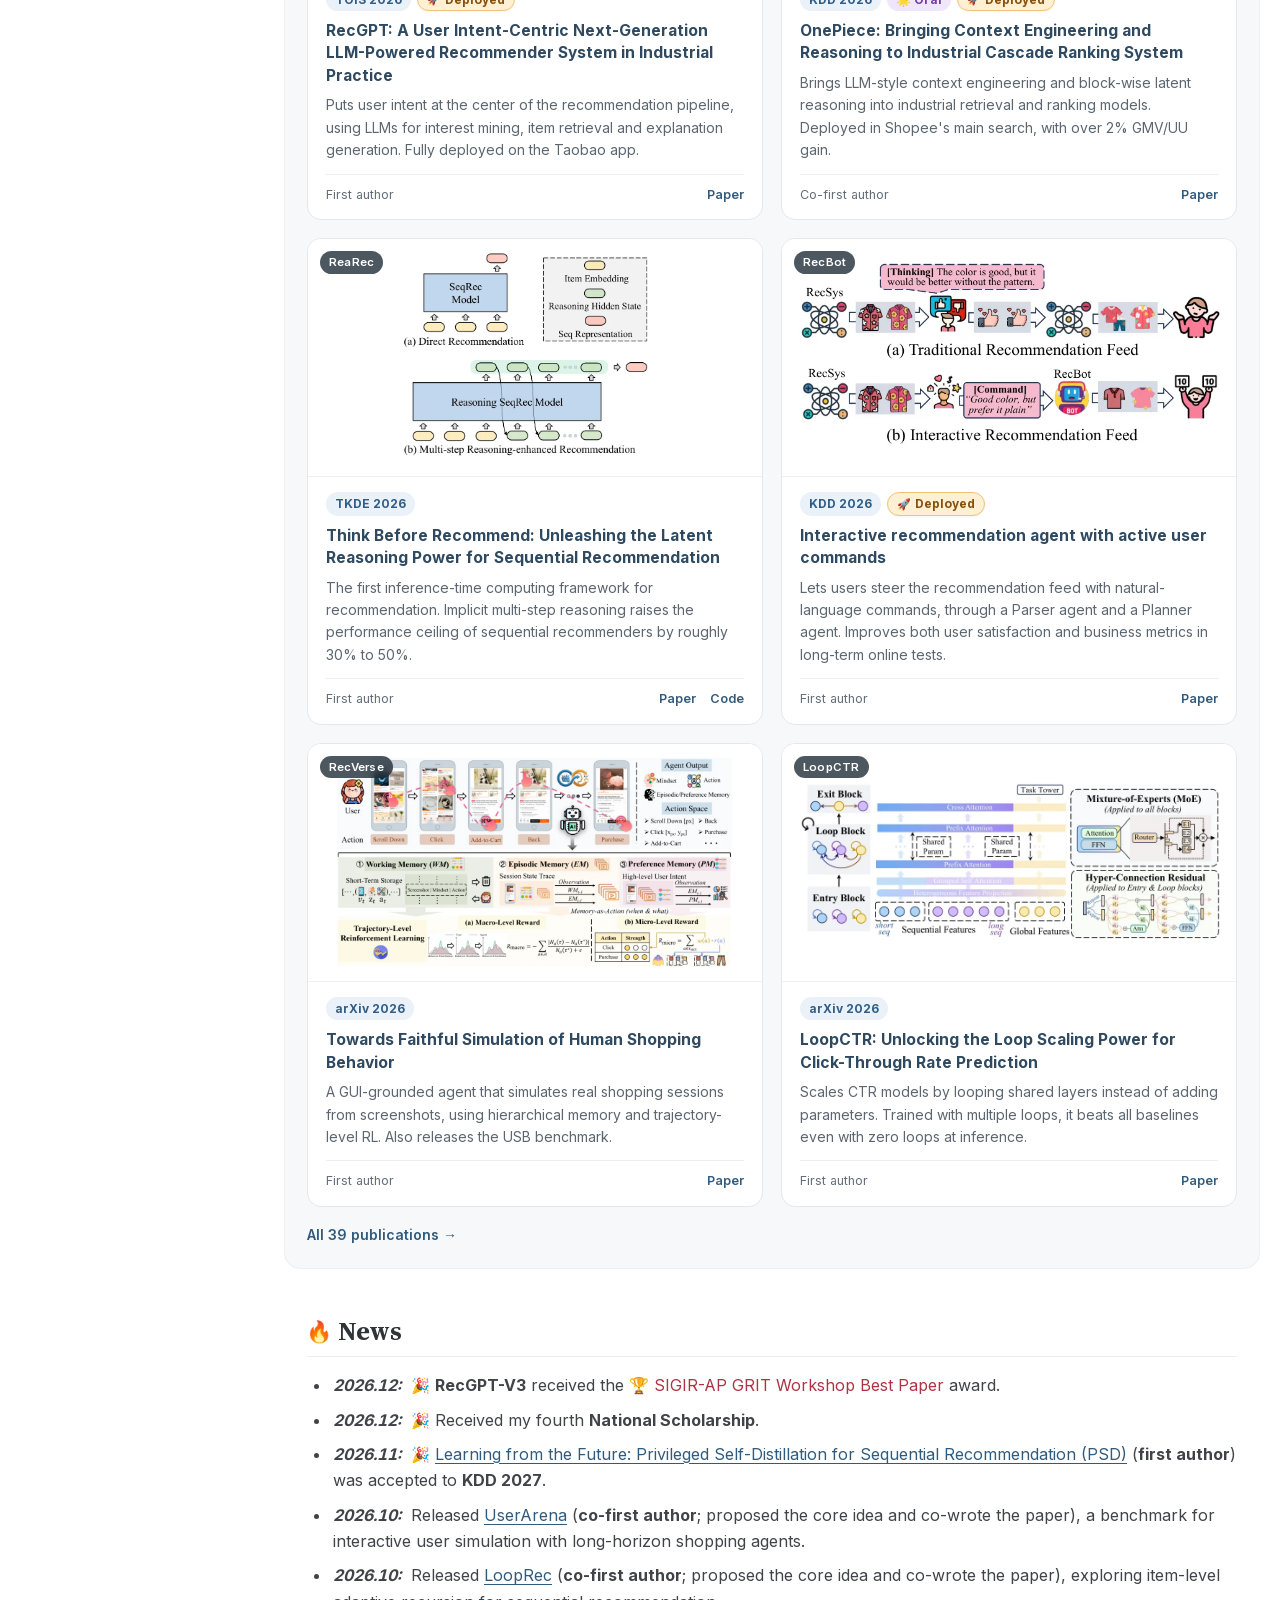
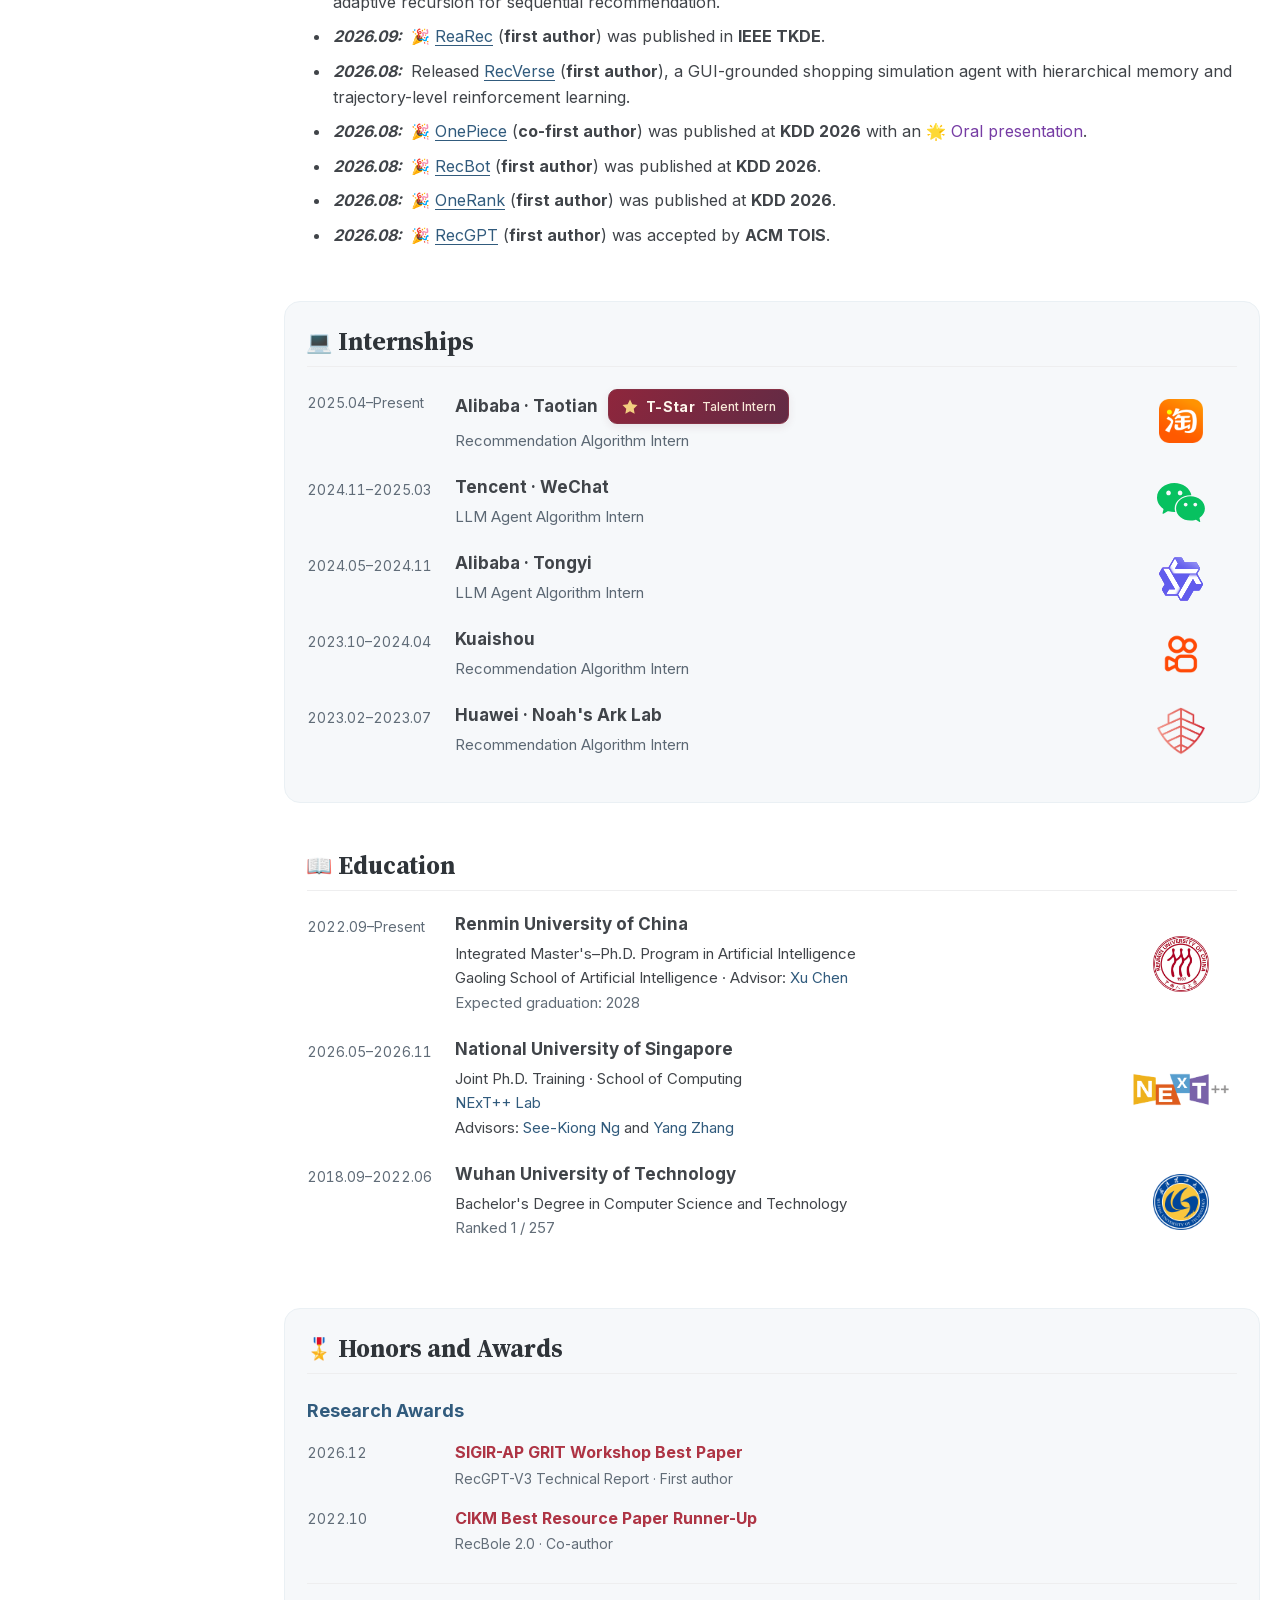
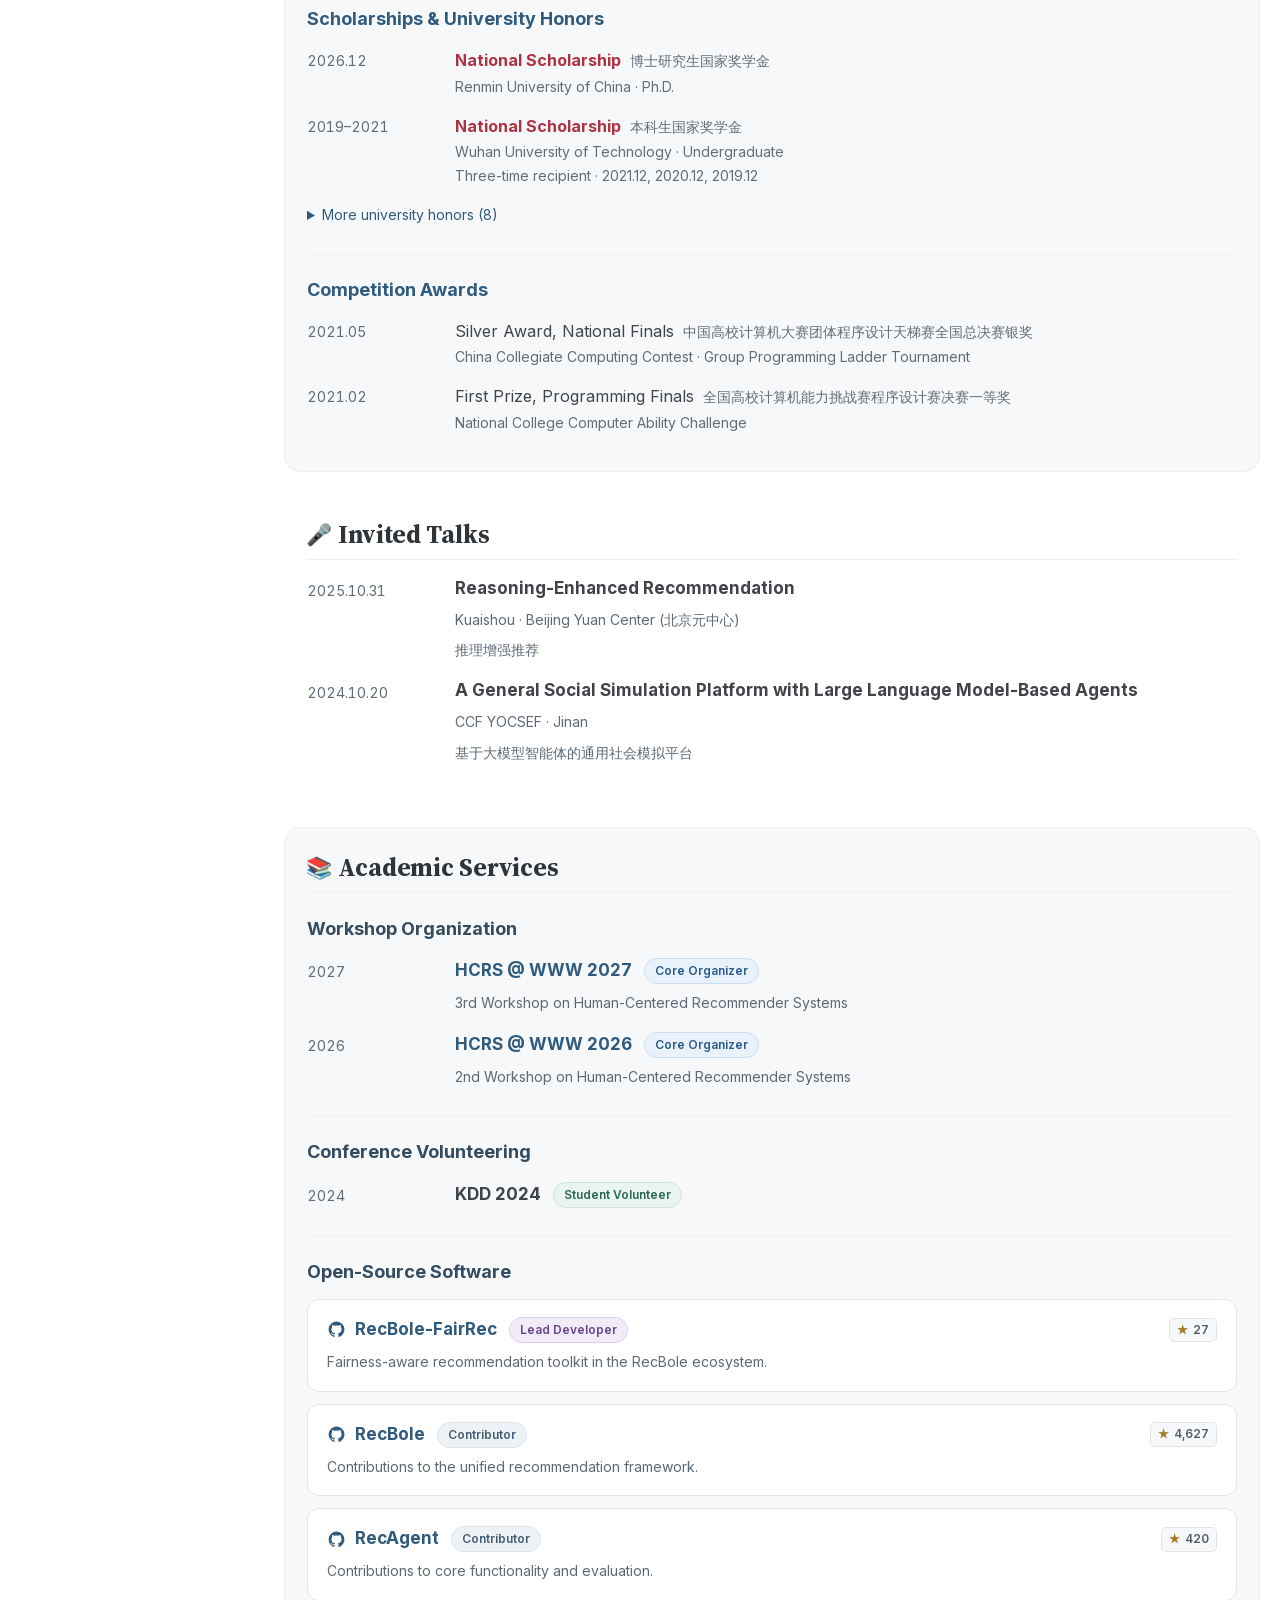
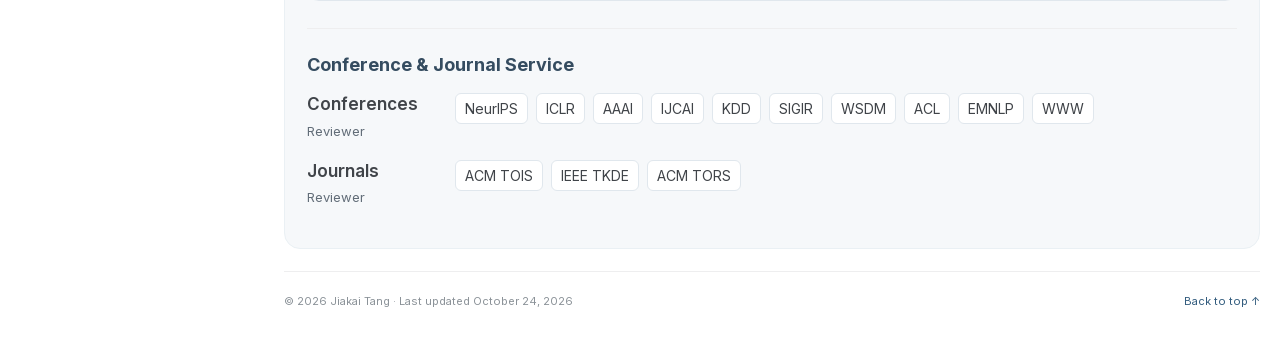
==== commit 027c58c3: "Update homepage metrics" ====
--- a/index.html
+++ b/index.html
@@ -182,7 +182,7 @@
       </div>
       <div class="service-group">
         <h3 class="service-group-title">Open-Source Software</h3>
-        <ul class="software-list"><li><div class="software-heading"><h4><a href="https://github.com/TangJiakai/RecBole-FairRec"><svg class="contact-icon" viewBox="0 0 24 24" aria-hidden="true" focusable="false"><path d="M12 2a10 10 0 0 0-3.16 19.49c.5.09.68-.22.68-.48v-1.69c-2.78.61-3.37-1.18-3.37-1.18-.45-1.16-1.11-1.47-1.11-1.47-.91-.62.07-.61.07-.61 1 .07 1.53 1.03 1.53 1.03.89 1.53 2.34 1.09 2.91.83.09-.65.35-1.09.64-1.34-2.22-.25-4.56-1.11-4.56-4.94 0-1.09.39-1.99 1.03-2.69-.1-.25-.45-1.27.1-2.65 0 0 .84-.27 2.75 1.03A9.6 9.6 0 0 1 12 6.99c.85 0 1.71.11 2.51.34 1.91-1.3 2.75-1.03 2.75-1.03.55 1.38.2 2.4.1 2.65.64.7 1.03 1.6 1.03 2.69 0 3.84-2.34 4.69-4.57 4.94.36.31.68.92.68 1.85v2.58c0 .27.18.58.69.48A10 10 0 0 0 12 2Z"/></svg>RecBole-FairRec</a></h4><span class="service-role service-role--lead">Lead Developer</span><a class="github-stars" href="https://github.com/TangJiakai/RecBole-FairRec" aria-label="tangjiakai/recbole-fairrec: 27 GitHub stars" title="GitHub stars · Updated 2026-11-26"><span aria-hidden="true">★</span><span>27</span></a></div><p class="service-description">Fairness-aware recommendation toolkit in the RecBole ecosystem.</p></li><li><div class="software-heading"><h4><a href="https://github.com/RUCAIBox/RecBole"><svg class="contact-icon" viewBox="0 0 24 24" aria-hidden="true" focusable="false"><path d="M12 2a10 10 0 0 0-3.16 19.49c.5.09.68-.22.68-.48v-1.69c-2.78.61-3.37-1.18-3.37-1.18-.45-1.16-1.11-1.47-1.11-1.47-.91-.62.07-.61.07-.61 1 .07 1.53 1.03 1.53 1.03.89 1.53 2.34 1.09 2.91.83.09-.65.35-1.09.64-1.34-2.22-.25-4.56-1.11-4.56-4.94 0-1.09.39-1.99 1.03-2.69-.1-.25-.45-1.27.1-2.65 0 0 .84-.27 2.75 1.03A9.6 9.6 0 0 1 12 6.99c.85 0 1.71.11 2.51.34 1.91-1.3 2.75-1.03 2.75-1.03.55 1.38.2 2.4.1 2.65.64.7 1.03 1.6 1.03 2.69 0 3.84-2.34 4.69-4.57 4.94.36.31.68.92.68 1.85v2.58c0 .27.18.58.69.48A10 10 0 0 0 12 2Z"/></svg>RecBole</a></h4><span class="service-role service-role--contributor">Contributor</span><a class="github-stars" href="https://github.com/RUCAIBox/RecBole" aria-label="rucaibox/recbole: 4,625 GitHub stars" title="GitHub stars · Updated 2026-11-26"><span aria-hidden="true">★</span><span>4,625</span></a></div><p class="service-description">Contributions to the unified recommendation framework.</p></li><li><div class="software-heading"><h4><a href="https://github.com/RUC-GSAI/YuLan-Rec"><svg class="contact-icon" viewBox="0 0 24 24" aria-hidden="true" focusable="false"><path d="M12 2a10 10 0 0 0-3.16 19.49c.5.09.68-.22.68-.48v-1.69c-2.78.61-3.37-1.18-3.37-1.18-.45-1.16-1.11-1.47-1.11-1.47-.91-.62.07-.61.07-.61 1 .07 1.53 1.03 1.53 1.03.89 1.53 2.34 1.09 2.91.83.09-.65.35-1.09.64-1.34-2.22-.25-4.56-1.11-4.56-4.94 0-1.09.39-1.99 1.03-2.69-.1-.25-.45-1.27.1-2.65 0 0 .84-.27 2.75 1.03A9.6 9.6 0 0 1 12 6.99c.85 0 1.71.11 2.51.34 1.91-1.3 2.75-1.03 2.75-1.03.55 1.38.2 2.4.1 2.65.64.7 1.03 1.6 1.03 2.69 0 3.84-2.34 4.69-4.57 4.94.36.31.68.92.68 1.85v2.58c0 .27.18.58.69.48A10 10 0 0 0 12 2Z"/></svg>RecAgent</a></h4><span class="service-role service-role--contributor">Contributor</span><a class="github-stars" href="https://github.com/RUC-GSAI/YuLan-Rec" aria-label="ruc-gsai/yulan-rec: 420 GitHub stars" title="GitHub stars · Updated 2026-11-26"><span aria-hidden="true">★</span><span>420</span></a></div><p class="service-description">Contributions to core functionality and evaluation.</p></li></ul>
+        <ul class="software-list"><li><div class="software-heading"><h4><a href="https://github.com/TangJiakai/RecBole-FairRec"><svg class="contact-icon" viewBox="0 0 24 24" aria-hidden="true" focusable="false"><path d="M12 2a10 10 0 0 0-3.16 19.49c.5.09.68-.22.68-.48v-1.69c-2.78.61-3.37-1.18-3.37-1.18-.45-1.16-1.11-1.47-1.11-1.47-.91-.62.07-.61.07-.61 1 .07 1.53 1.03 1.53 1.03.89 1.53 2.34 1.09 2.91.83.09-.65.35-1.09.64-1.34-2.22-.25-4.56-1.11-4.56-4.94 0-1.09.39-1.99 1.03-2.69-.1-.25-.45-1.27.1-2.65 0 0 .84-.27 2.75 1.03A9.6 9.6 0 0 1 12 6.99c.85 0 1.71.11 2.51.34 1.91-1.3 2.75-1.03 2.75-1.03.55 1.38.2 2.4.1 2.65.64.7 1.03 1.6 1.03 2.69 0 3.84-2.34 4.69-4.57 4.94.36.31.68.92.68 1.85v2.58c0 .27.18.58.69.48A10 10 0 0 0 12 2Z"/></svg>RecBole-FairRec</a></h4><span class="service-role service-role--lead">Lead Developer</span><a class="github-stars" href="https://github.com/TangJiakai/RecBole-FairRec" aria-label="tangjiakai/recbole-fairrec: 27 GitHub stars" title="GitHub stars · Updated 2026-11-27"><span aria-hidden="true">★</span><span>27</span></a></div><p class="service-description">Fairness-aware recommendation toolkit in the RecBole ecosystem.</p></li><li><div class="software-heading"><h4><a href="https://github.com/RUCAIBox/RecBole"><svg class="contact-icon" viewBox="0 0 24 24" aria-hidden="true" focusable="false"><path d="M12 2a10 10 0 0 0-3.16 19.49c.5.09.68-.22.68-.48v-1.69c-2.78.61-3.37-1.18-3.37-1.18-.45-1.16-1.11-1.47-1.11-1.47-.91-.62.07-.61.07-.61 1 .07 1.53 1.03 1.53 1.03.89 1.53 2.34 1.09 2.91.83.09-.65.35-1.09.64-1.34-2.22-.25-4.56-1.11-4.56-4.94 0-1.09.39-1.99 1.03-2.69-.1-.25-.45-1.27.1-2.65 0 0 .84-.27 2.75 1.03A9.6 9.6 0 0 1 12 6.99c.85 0 1.71.11 2.51.34 1.91-1.3 2.75-1.03 2.75-1.03.55 1.38.2 2.4.1 2.65.64.7 1.03 1.6 1.03 2.69 0 3.84-2.34 4.69-4.57 4.94.36.31.68.92.68 1.85v2.58c0 .27.18.58.69.48A10 10 0 0 0 12 2Z"/></svg>RecBole</a></h4><span class="service-role service-role--contributor">Contributor</span><a class="github-stars" href="https://github.com/RUCAIBox/RecBole" aria-label="rucaibox/recbole: 4,627 GitHub stars" title="GitHub stars · Updated 2026-11-27"><span aria-hidden="true">★</span><span>4,627</span></a></div><p class="service-description">Contributions to the unified recommendation framework.</p></li><li><div class="software-heading"><h4><a href="https://github.com/RUC-GSAI/YuLan-Rec"><svg class="contact-icon" viewBox="0 0 24 24" aria-hidden="true" focusable="false"><path d="M12 2a10 10 0 0 0-3.16 19.49c.5.09.68-.22.68-.48v-1.69c-2.78.61-3.37-1.18-3.37-1.18-.45-1.16-1.11-1.47-1.11-1.47-.91-.62.07-.61.07-.61 1 .07 1.53 1.03 1.53 1.03.89 1.53 2.34 1.09 2.91.83.09-.65.35-1.09.64-1.34-2.22-.25-4.56-1.11-4.56-4.94 0-1.09.39-1.99 1.03-2.69-.1-.25-.45-1.27.1-2.65 0 0 .84-.27 2.75 1.03A9.6 9.6 0 0 1 12 6.99c.85 0 1.71.11 2.51.34 1.91-1.3 2.75-1.03 2.75-1.03.55 1.38.2 2.4.1 2.65.64.7 1.03 1.6 1.03 2.69 0 3.84-2.34 4.69-4.57 4.94.36.31.68.92.68 1.85v2.58c0 .27.18.58.69.48A10 10 0 0 0 12 2Z"/></svg>RecAgent</a></h4><span class="service-role service-role--contributor">Contributor</span><a class="github-stars" href="https://github.com/RUC-GSAI/YuLan-Rec" aria-label="ruc-gsai/yulan-rec: 420 GitHub stars" title="GitHub stars · Updated 2026-11-27"><span aria-hidden="true">★</span><span>420</span></a></div><p class="service-description">Contributions to core functionality and evaluation.</p></li></ul>
       </div>
       <div class="service-group">
         <h3 class="service-group-title">Conference &amp; Journal Service</h3>
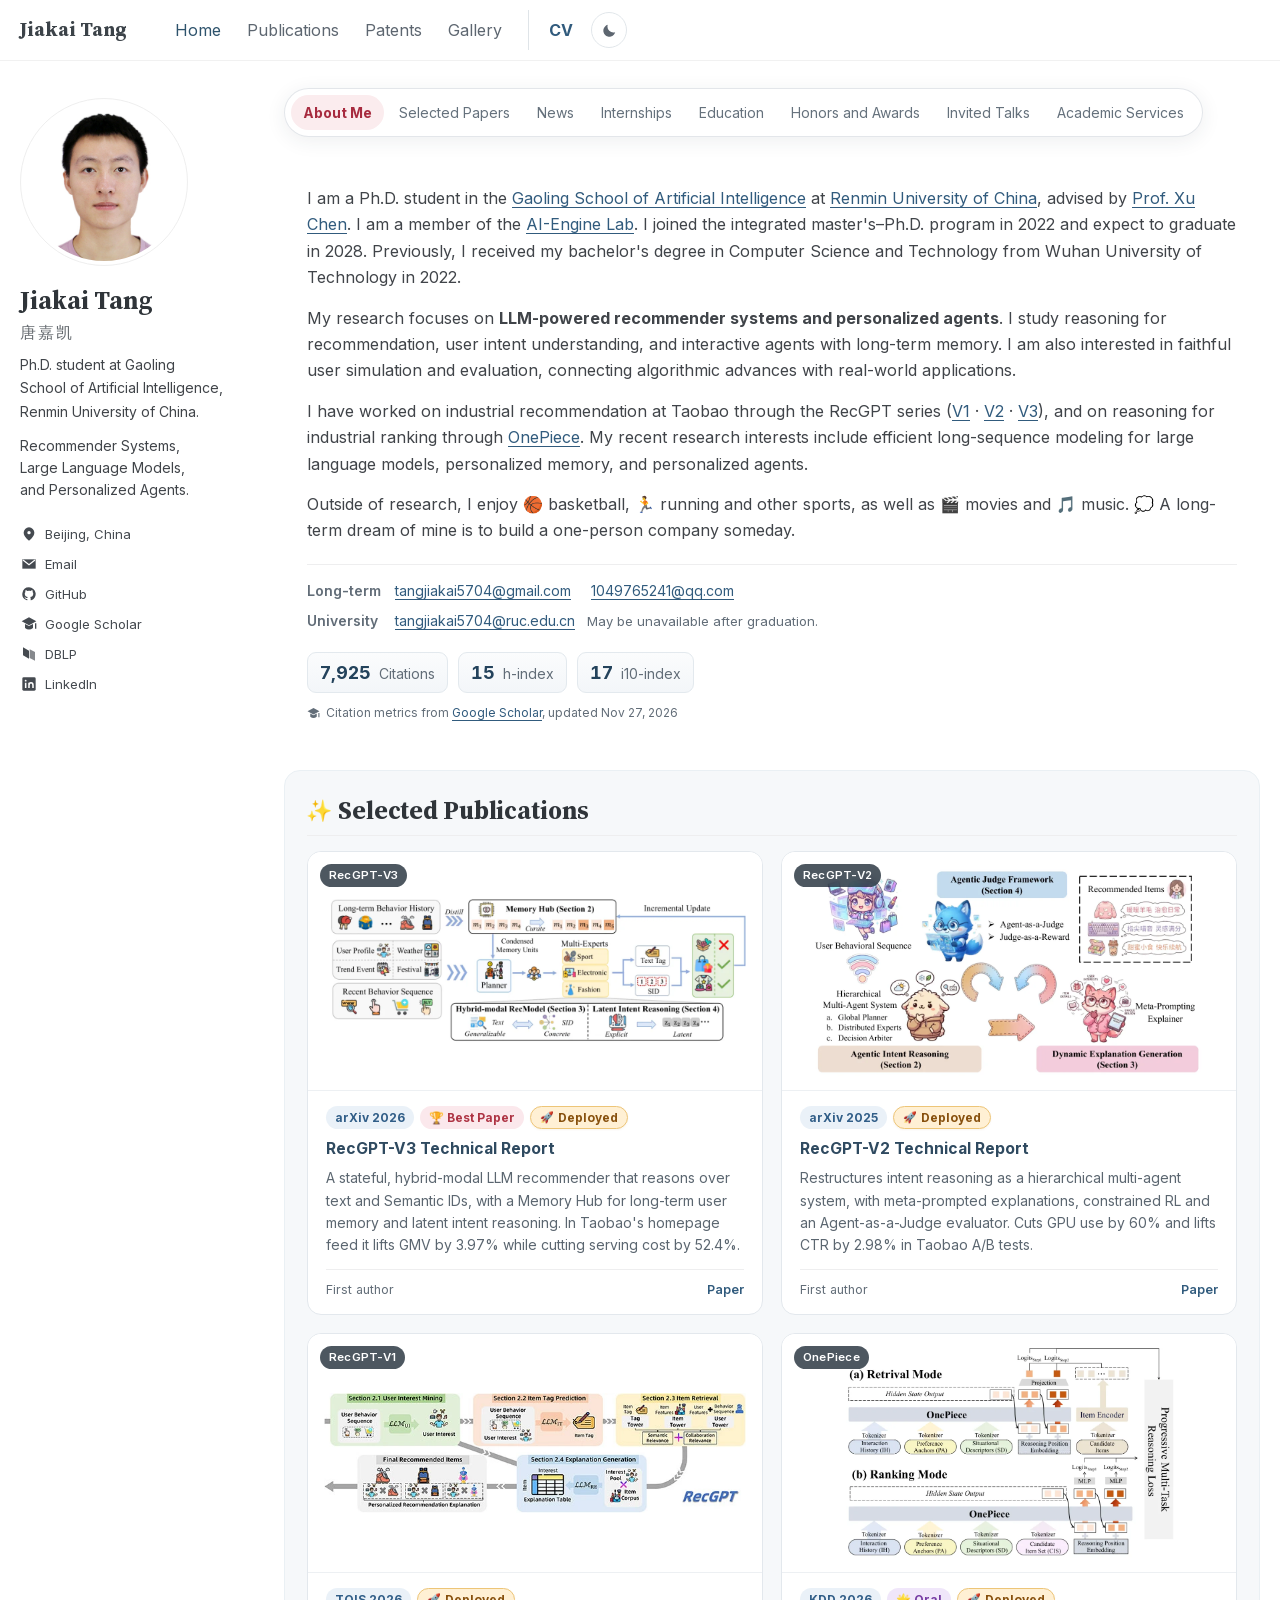
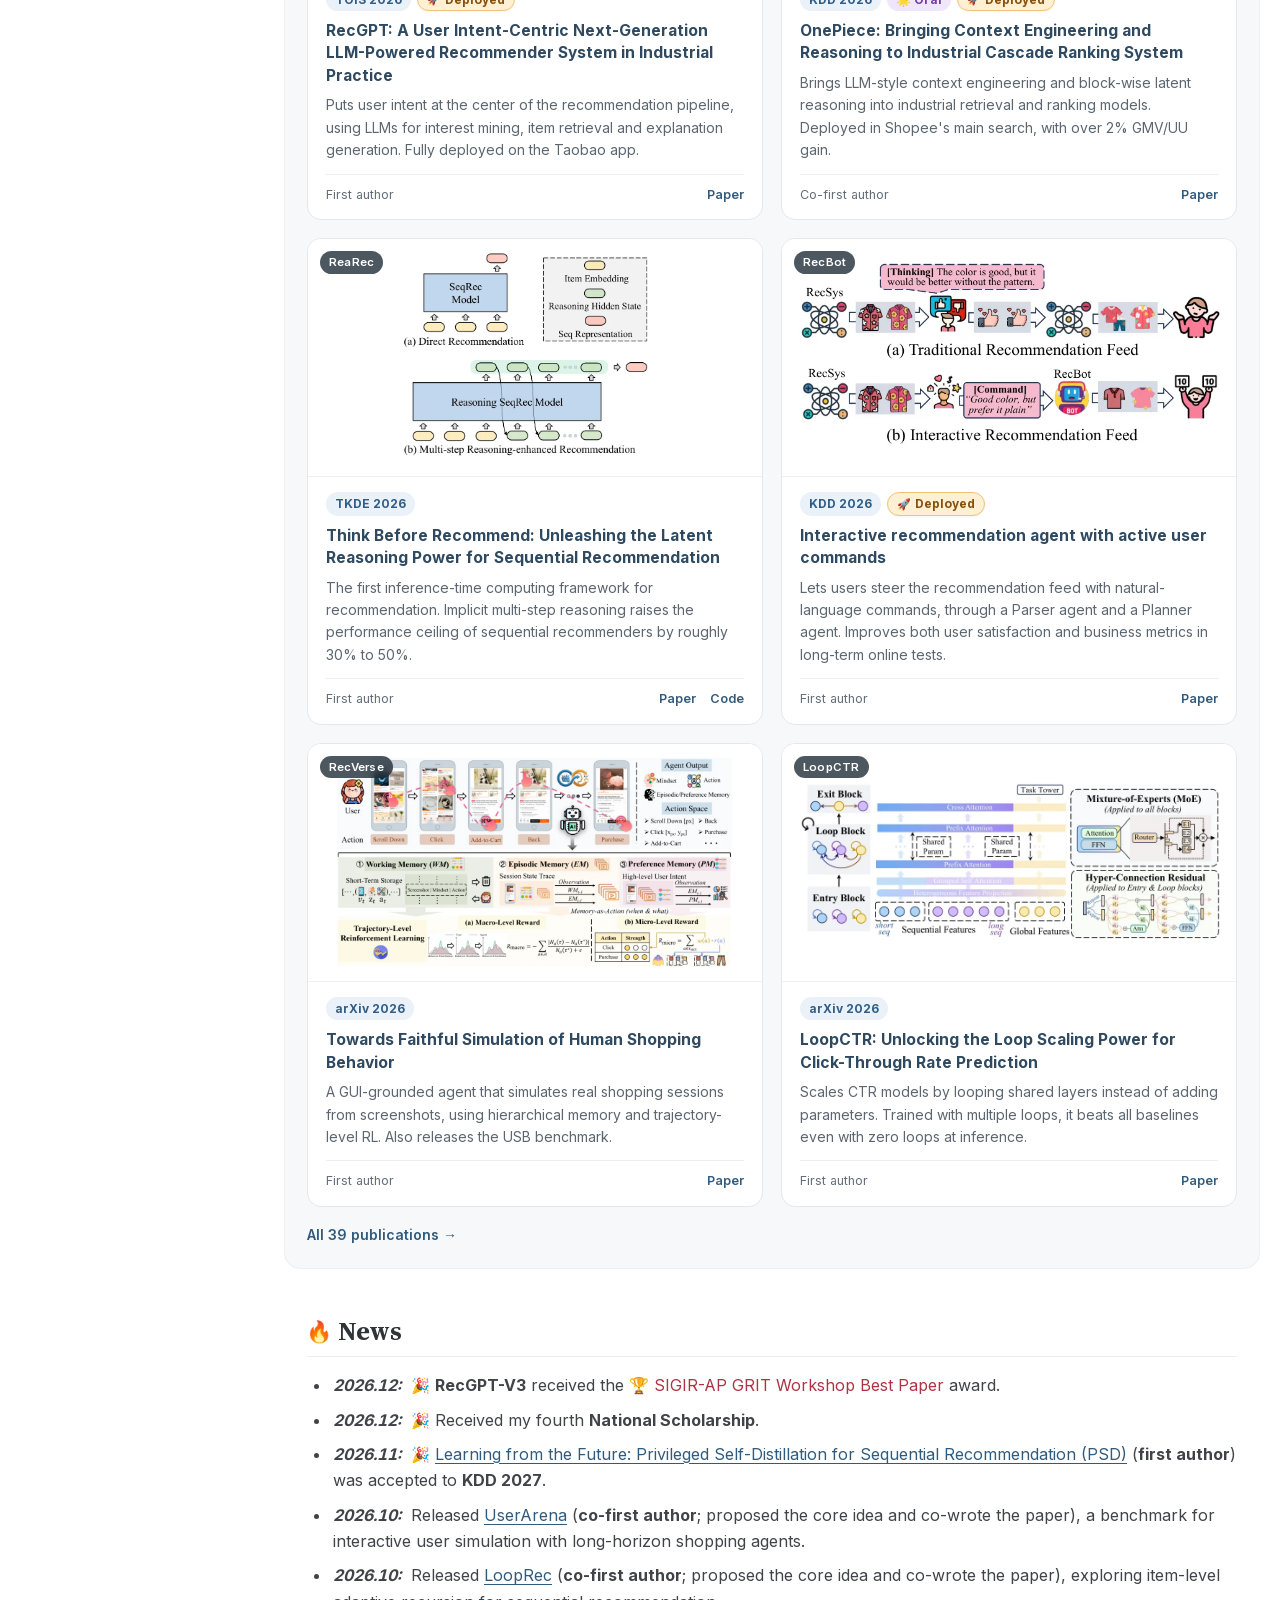
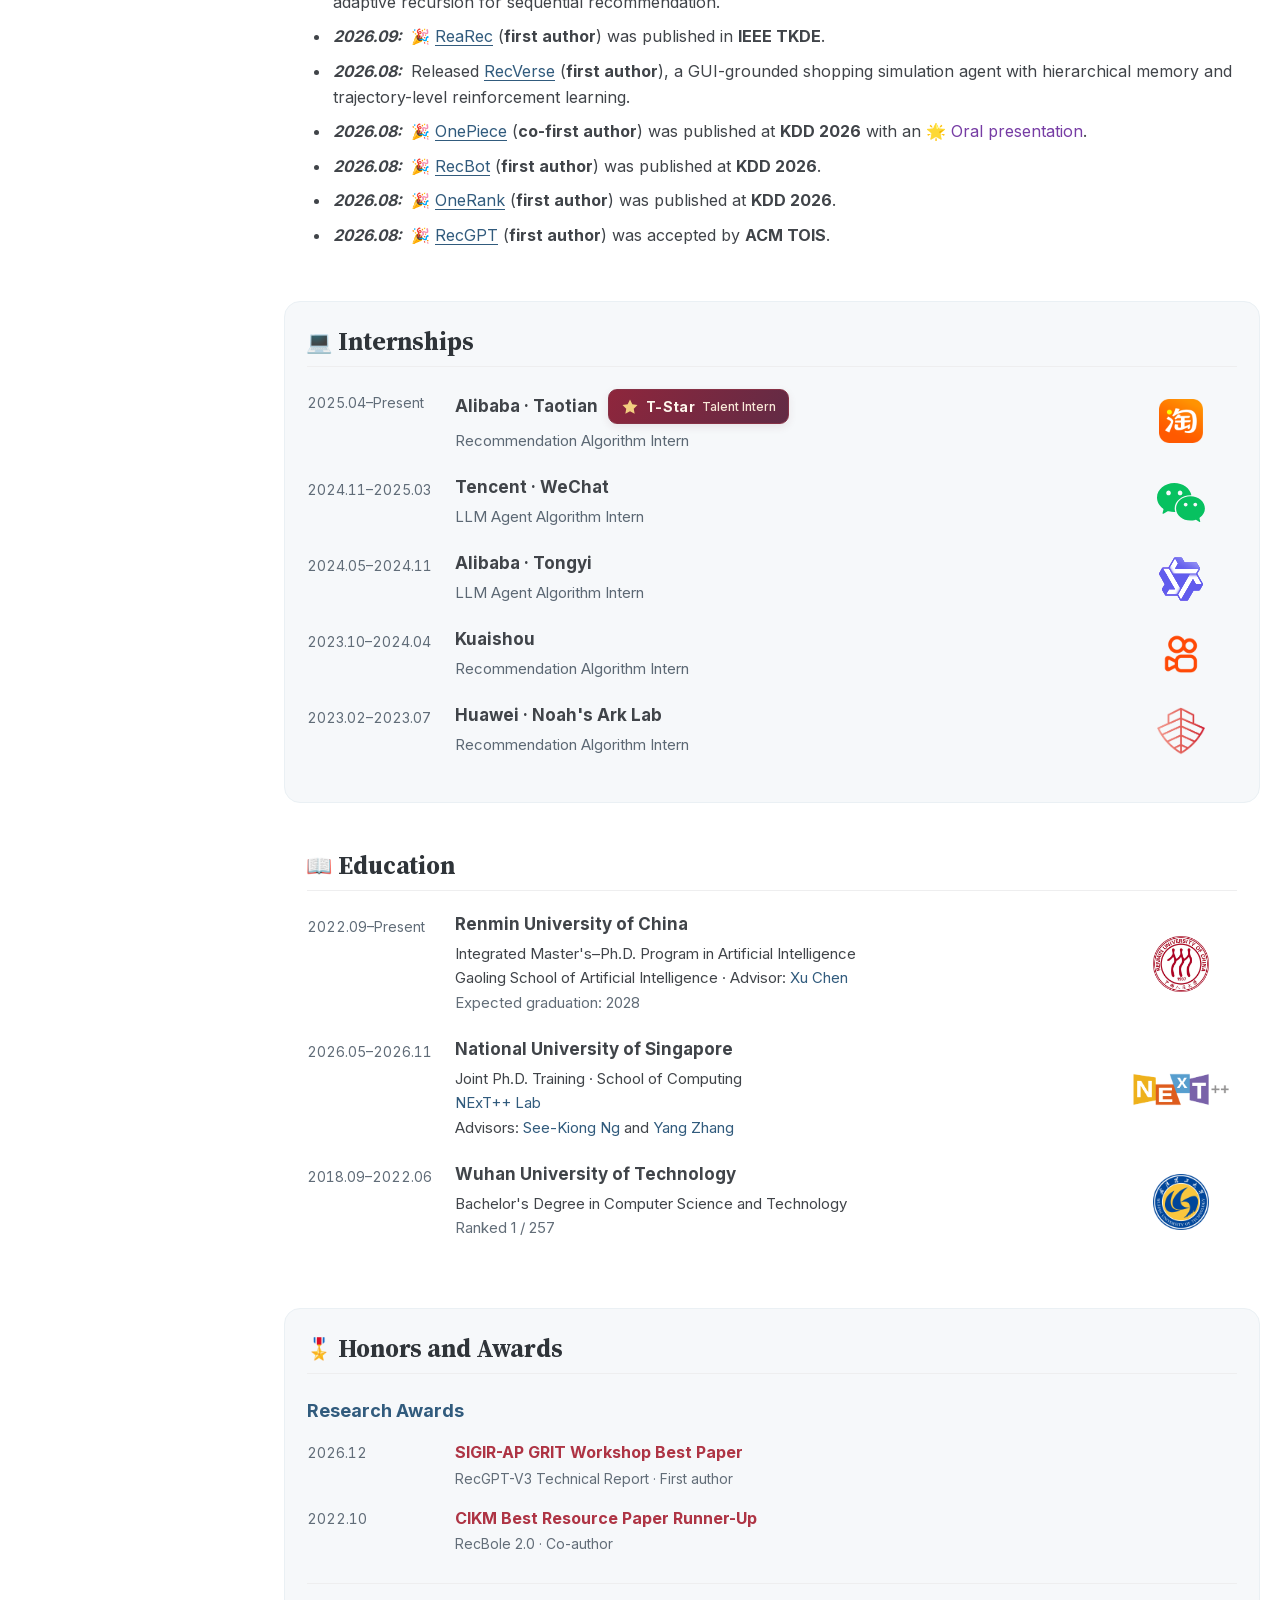
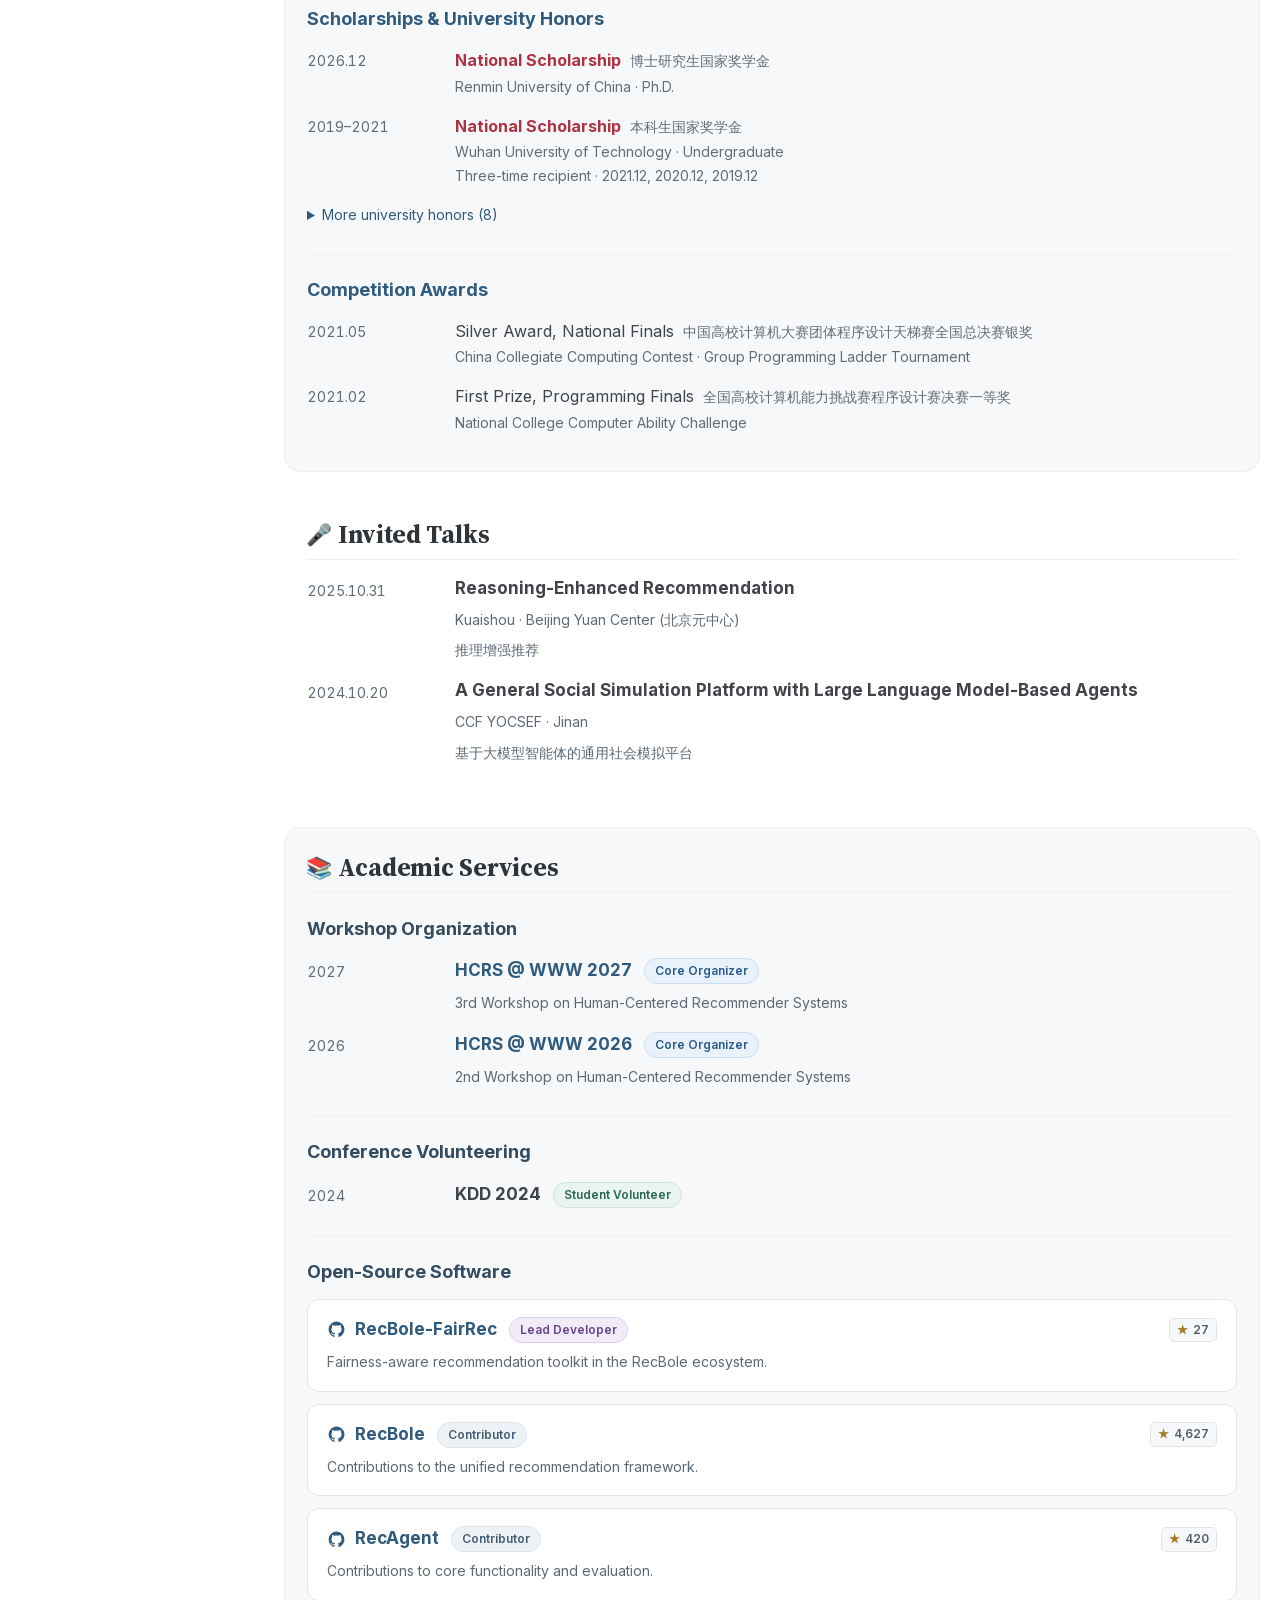
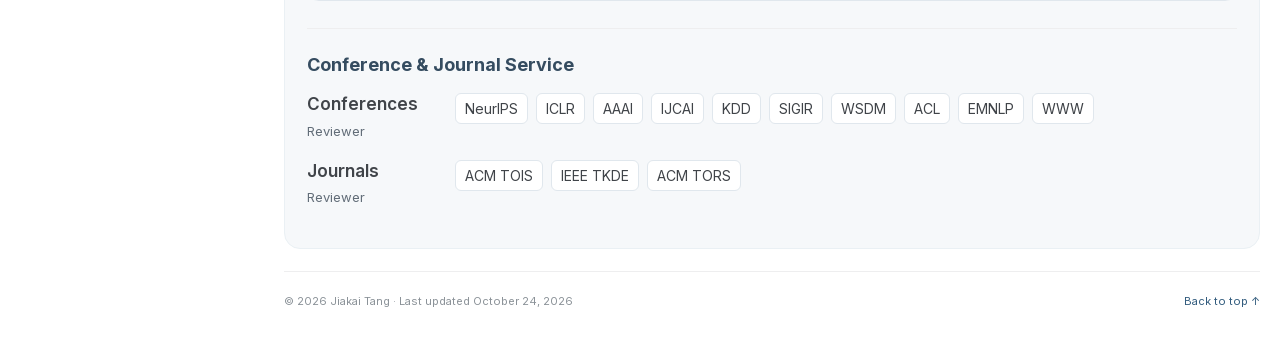
==== commit c88e1209: "Update Google Scholar metrics" ====
--- a/index.html
+++ b/index.html
@@ -65,11 +65,11 @@
         <div class="email-contact-row"><span class="email-label">University</span><div><a href="mailto:tangjiakai5704@ruc.edu.cn">tangjiakai5704@ruc.edu.cn</a><span class="email-note">May be unavailable after graduation.</span></div></div>
       </div>
       <ul class="stat-strip" aria-label="Google Scholar metrics">
-        <li><a href="https://scholar.google.com/citations?user=7kB-4sEAAAAJ&hl=en"><strong>7,902</strong><span>Citations</span></a></li>
+        <li><a href="https://scholar.google.com/citations?user=7kB-4sEAAAAJ&hl=en"><strong>7,925</strong><span>Citations</span></a></li>
         <li><a href="https://scholar.google.com/citations?user=7kB-4sEAAAAJ&hl=en"><strong>15</strong><span>h-index</span></a></li>
         <li><a href="https://scholar.google.com/citations?user=7kB-4sEAAAAJ&hl=en"><strong>17</strong><span>i10-index</span></a></li>
       </ul>
-      <p class="stat-note"><svg class="contact-icon" viewBox="0 0 24 24" aria-hidden="true" focusable="false"><path d="m1 8 11-6 11 6-11 6Zm5 4 6 3 6-3v6c-4 3-8 3-12 0Zm15-1h2v8h-2Z"/></svg><span>Citation metrics from <a href="https://scholar.google.com/citations?user=7kB-4sEAAAAJ&hl=en">Google Scholar</a>, updated Nov 26, 2026</span></p>
+      <p class="stat-note"><svg class="contact-icon" viewBox="0 0 24 24" aria-hidden="true" focusable="false"><path d="m1 8 11-6 11 6-11 6Zm5 4 6 3 6-3v6c-4 3-8 3-12 0Zm15-1h2v8h-2Z"/></svg><span>Citation metrics from <a href="https://scholar.google.com/citations?user=7kB-4sEAAAAJ&hl=en">Google Scholar</a>, updated Nov 27, 2026</span></p>
     </section>
 <section class="home-section home-section--tinted" id="selected" aria-labelledby="selected-title">
       <h2 id="selected-title"><span aria-hidden="true">✨</span> Selected Publications</h2>
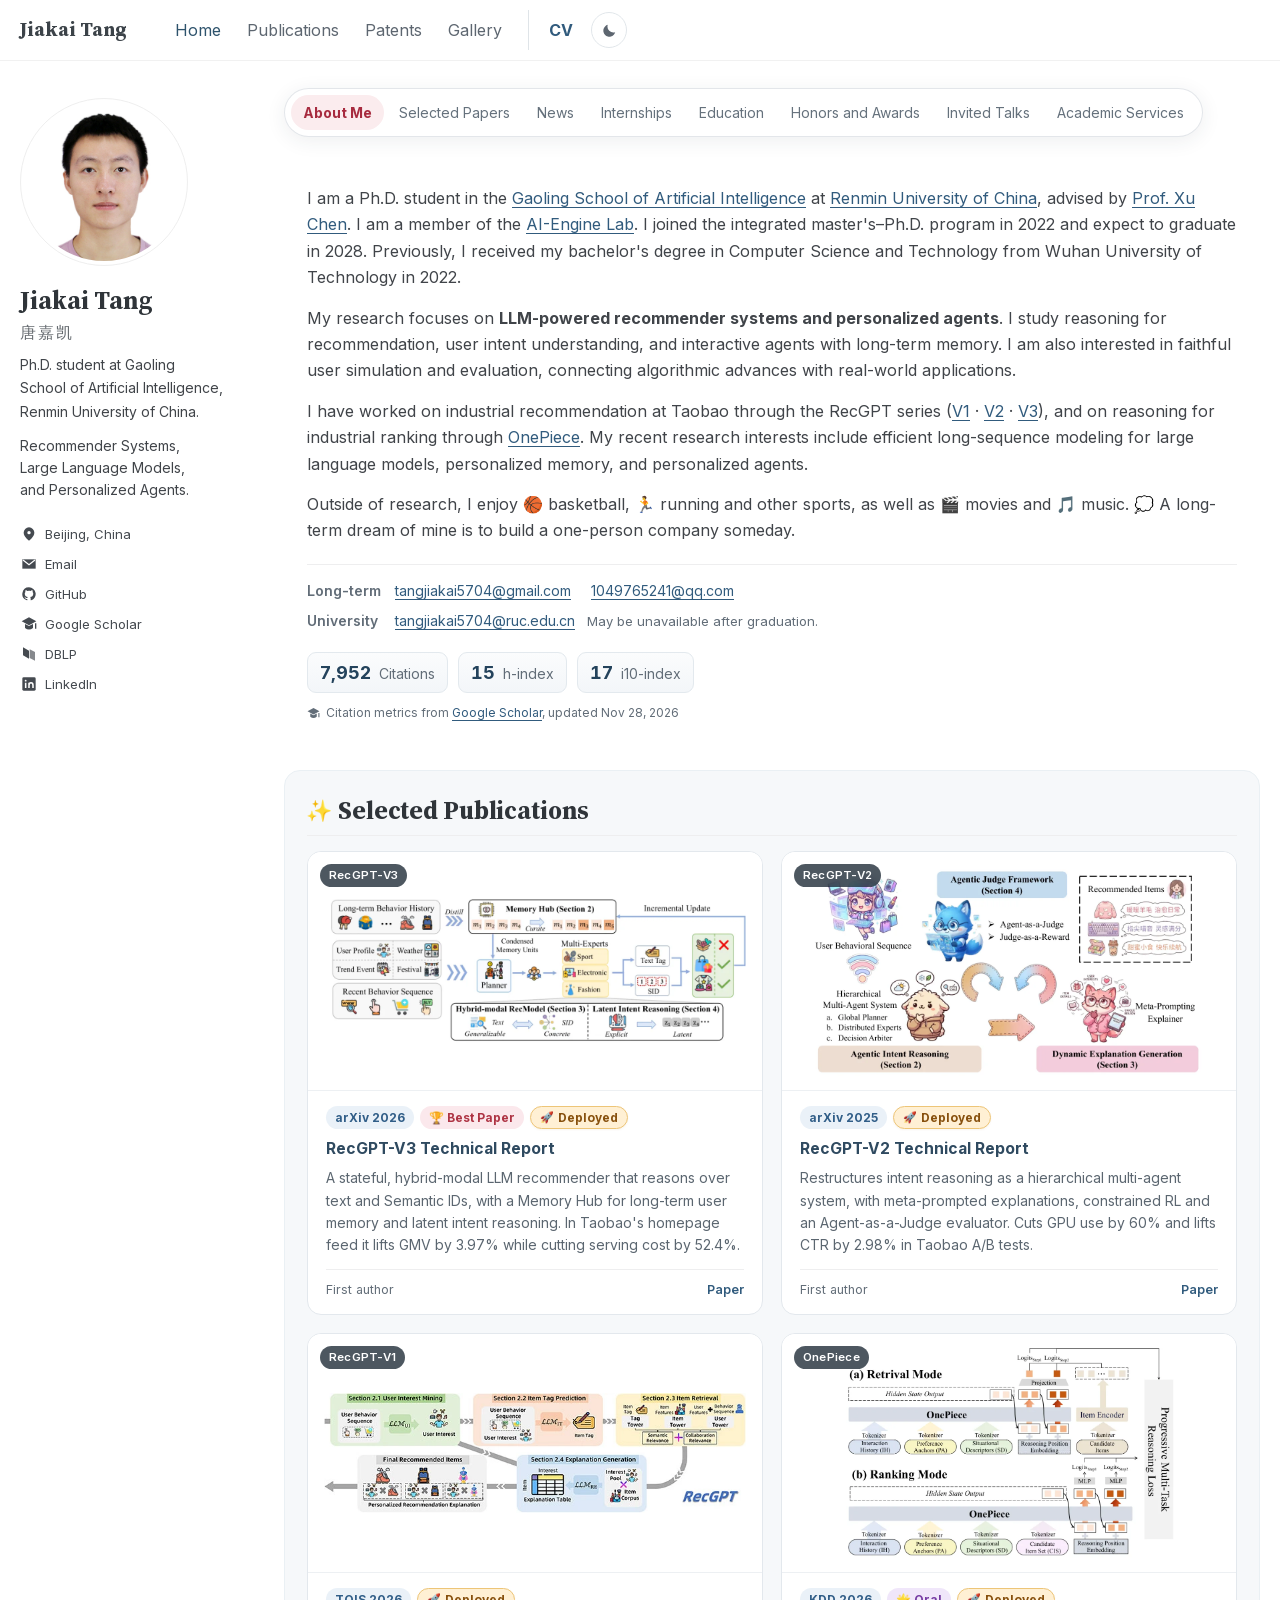
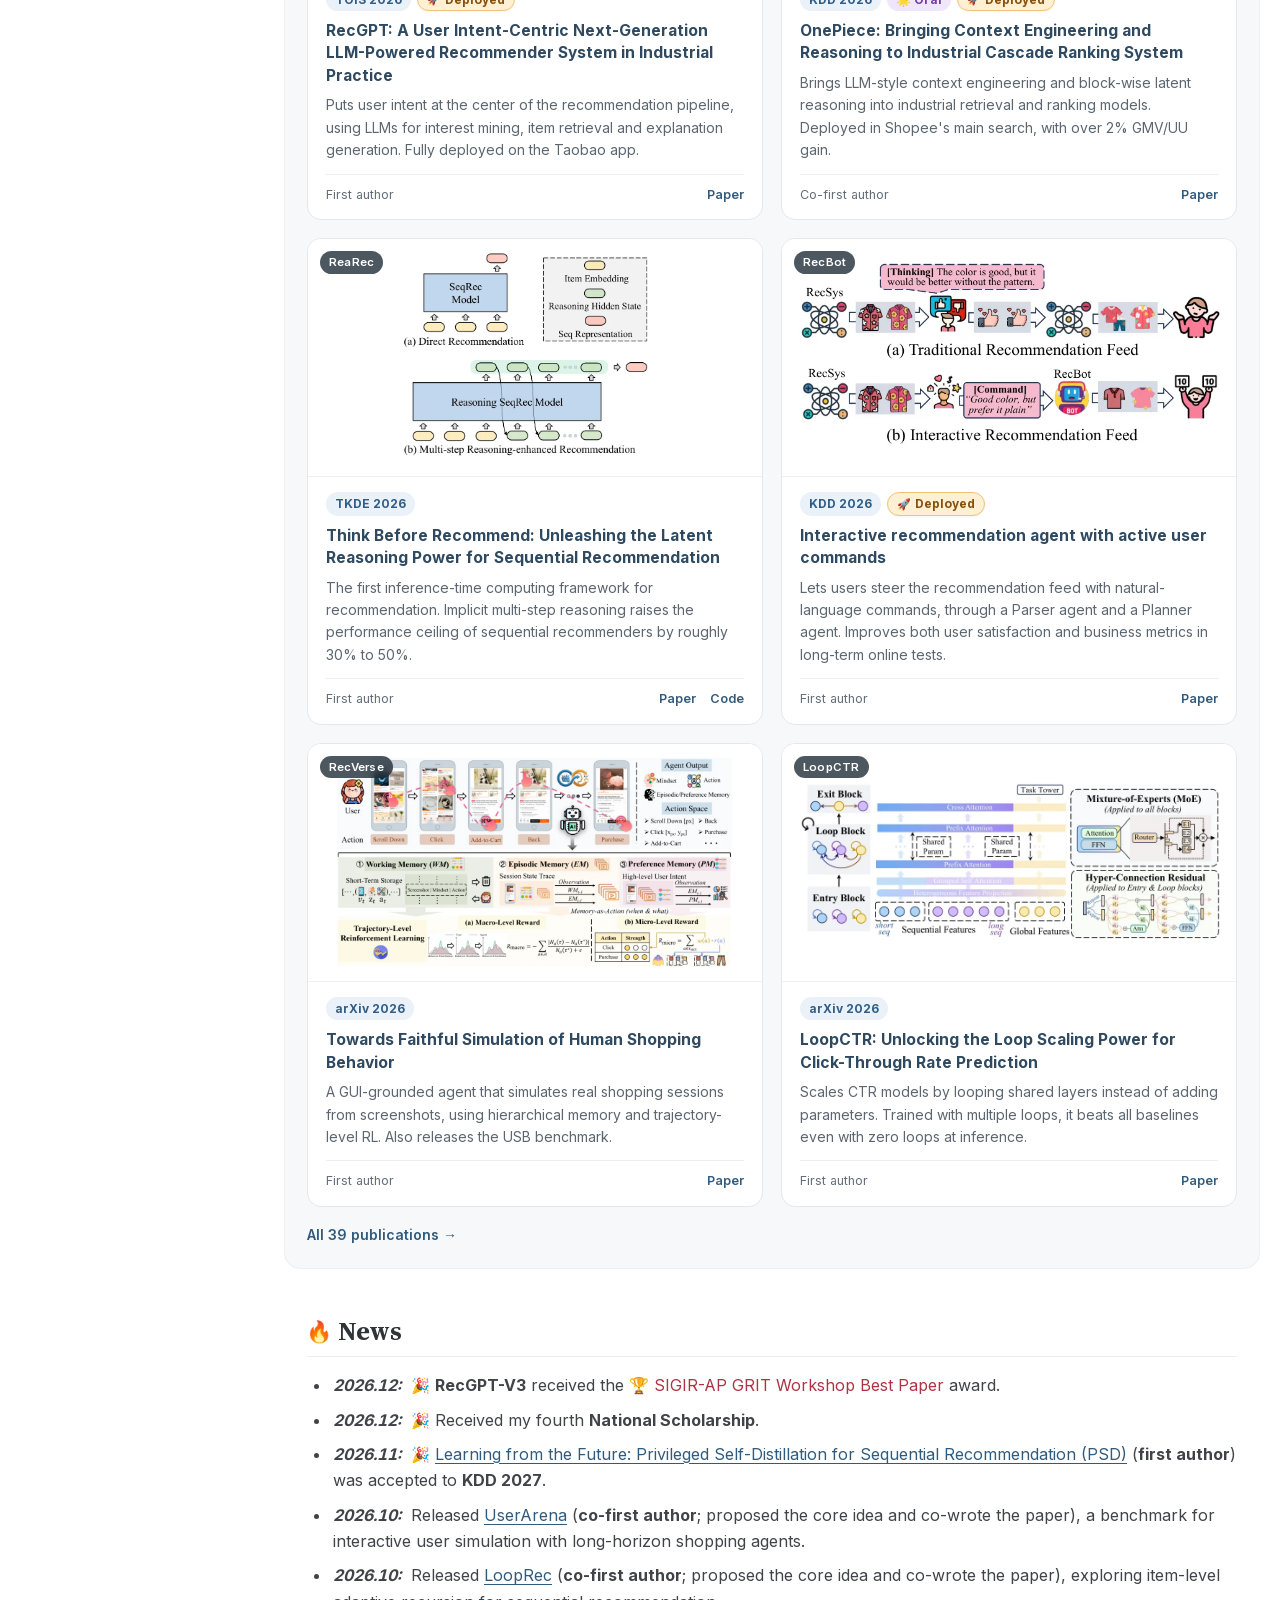
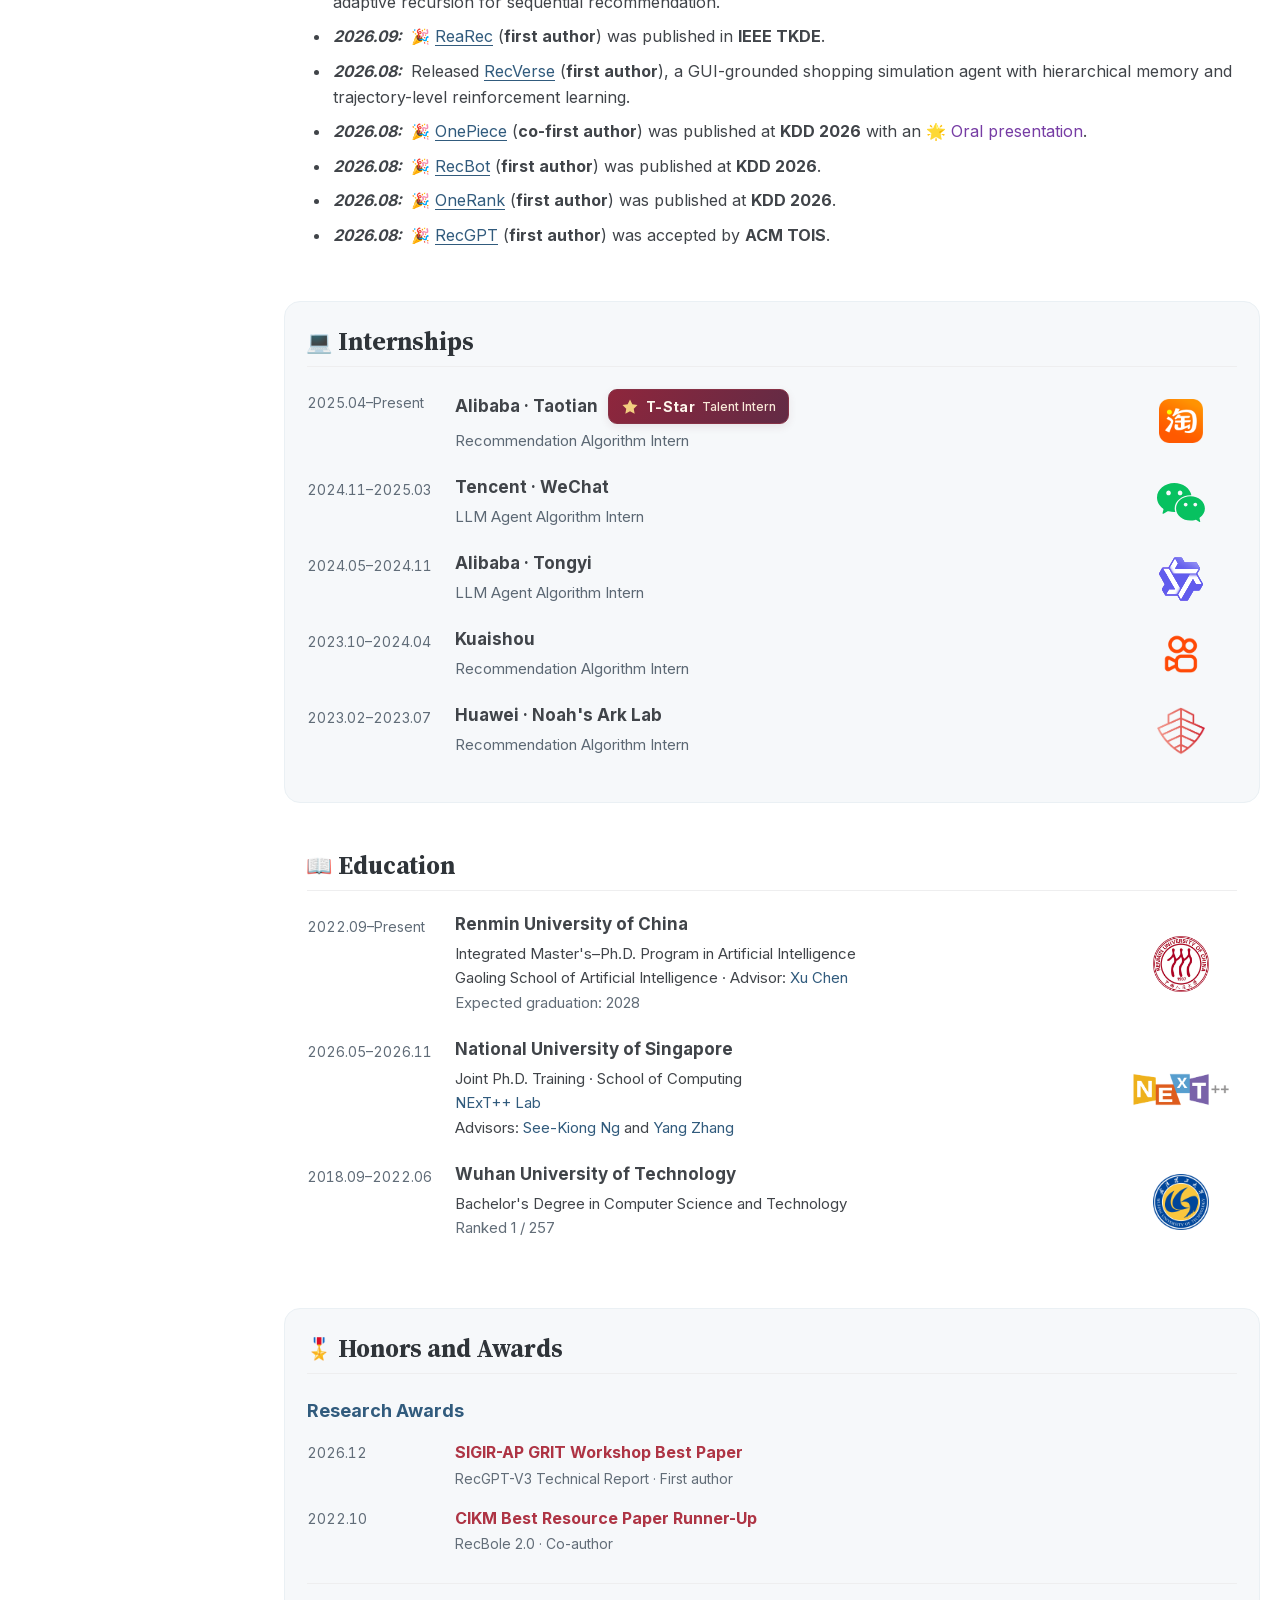
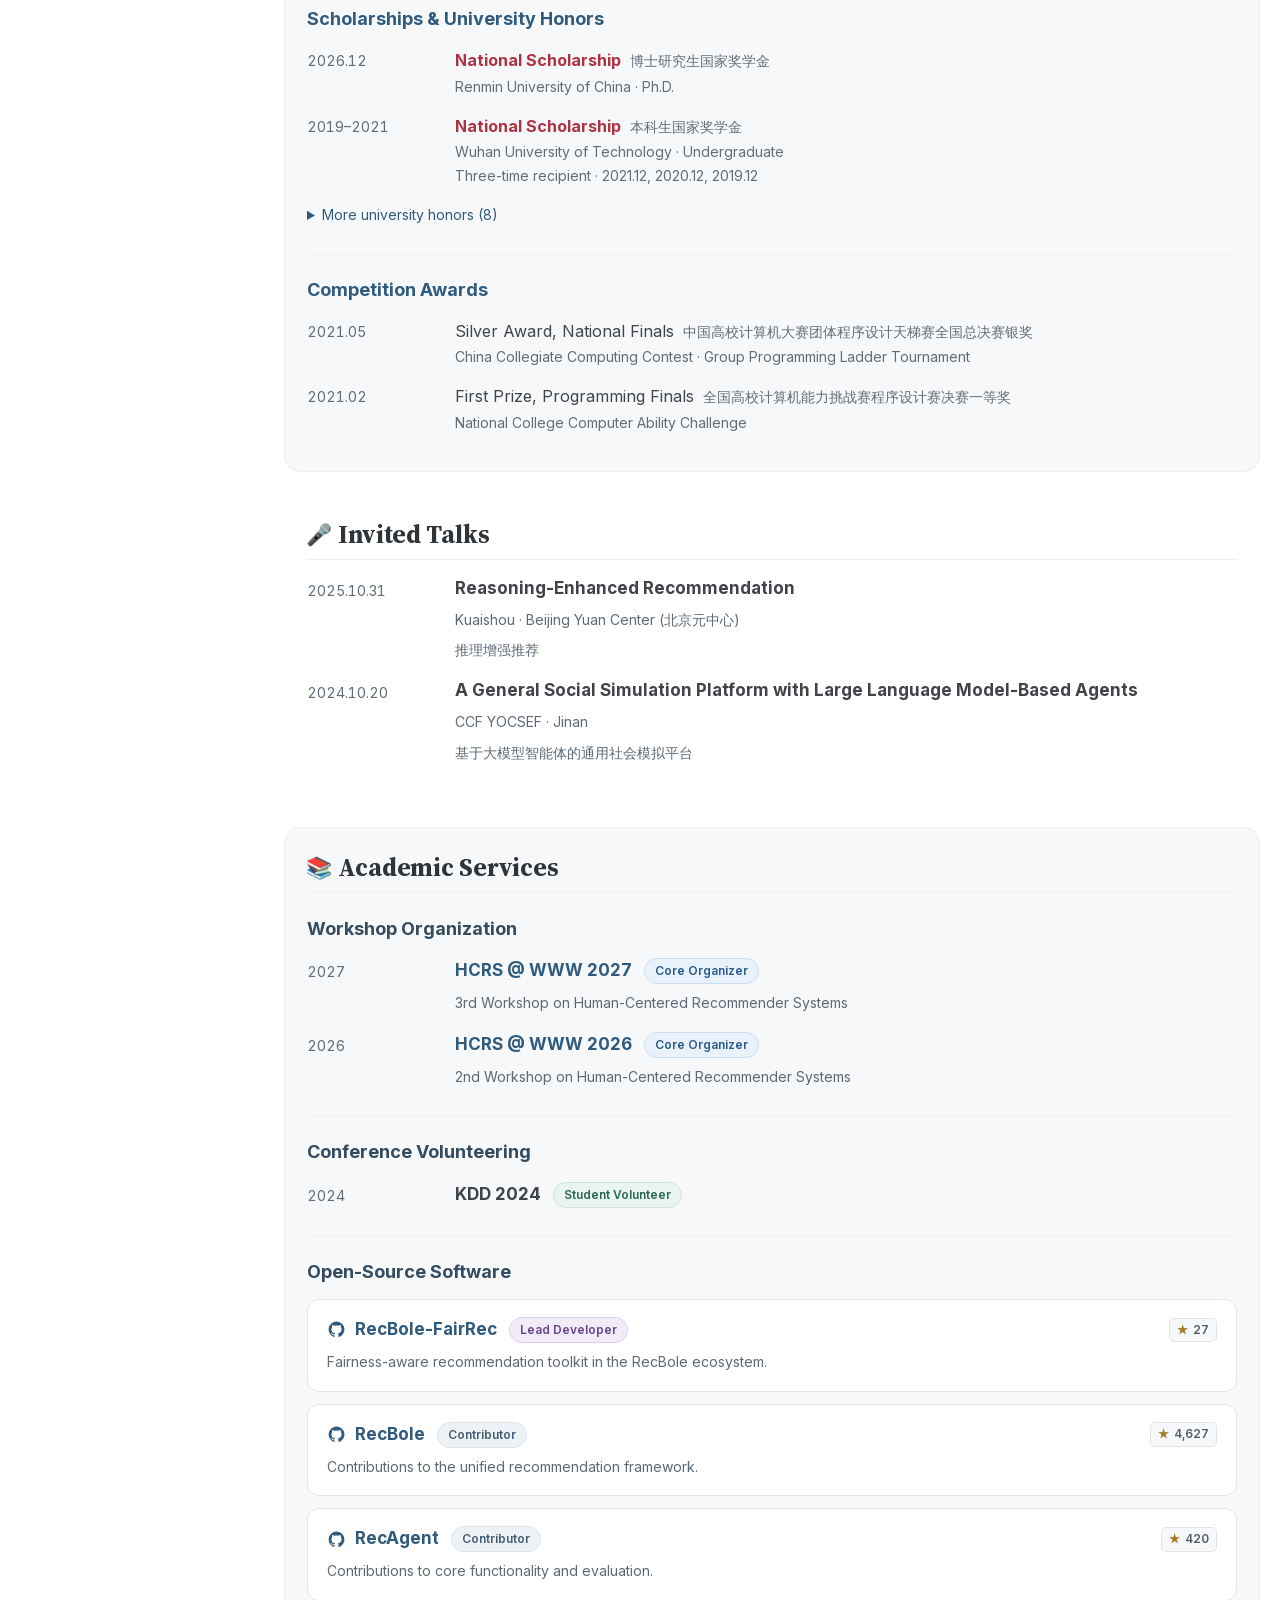
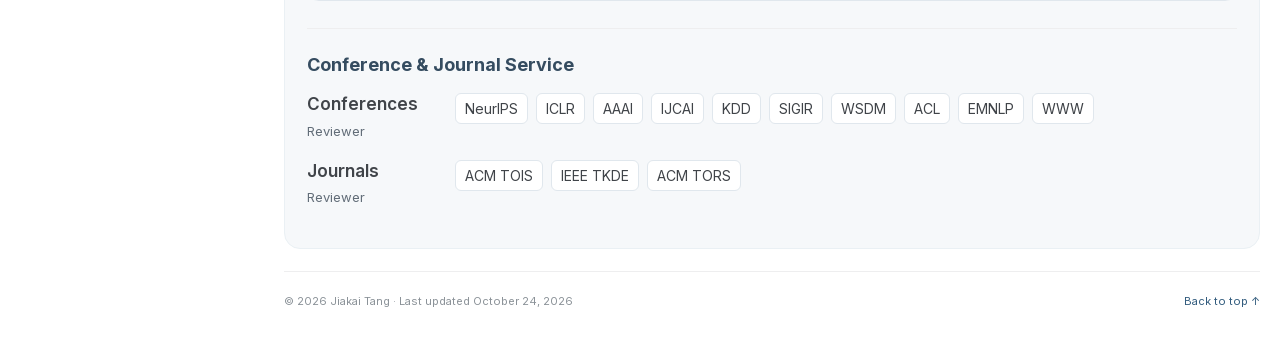
==== commit c6bb3487: "Update Google Scholar metrics" ====
--- a/index.html
+++ b/index.html
@@ -65,11 +65,11 @@
         <div class="email-contact-row"><span class="email-label">University</span><div><a href="mailto:tangjiakai5704@ruc.edu.cn">tangjiakai5704@ruc.edu.cn</a><span class="email-note">May be unavailable after graduation.</span></div></div>
       </div>
       <ul class="stat-strip" aria-label="Google Scholar metrics">
-        <li><a href="https://scholar.google.com/citations?user=7kB-4sEAAAAJ&hl=en"><strong>7,925</strong><span>Citations</span></a></li>
+        <li><a href="https://scholar.google.com/citations?user=7kB-4sEAAAAJ&hl=en"><strong>7,952</strong><span>Citations</span></a></li>
         <li><a href="https://scholar.google.com/citations?user=7kB-4sEAAAAJ&hl=en"><strong>15</strong><span>h-index</span></a></li>
         <li><a href="https://scholar.google.com/citations?user=7kB-4sEAAAAJ&hl=en"><strong>17</strong><span>i10-index</span></a></li>
       </ul>
-      <p class="stat-note"><svg class="contact-icon" viewBox="0 0 24 24" aria-hidden="true" focusable="false"><path d="m1 8 11-6 11 6-11 6Zm5 4 6 3 6-3v6c-4 3-8 3-12 0Zm15-1h2v8h-2Z"/></svg><span>Citation metrics from <a href="https://scholar.google.com/citations?user=7kB-4sEAAAAJ&hl=en">Google Scholar</a>, updated Nov 27, 2026</span></p>
+      <p class="stat-note"><svg class="contact-icon" viewBox="0 0 24 24" aria-hidden="true" focusable="false"><path d="m1 8 11-6 11 6-11 6Zm5 4 6 3 6-3v6c-4 3-8 3-12 0Zm15-1h2v8h-2Z"/></svg><span>Citation metrics from <a href="https://scholar.google.com/citations?user=7kB-4sEAAAAJ&hl=en">Google Scholar</a>, updated Nov 28, 2026</span></p>
     </section>
 <section class="home-section home-section--tinted" id="selected" aria-labelledby="selected-title">
       <h2 id="selected-title"><span aria-hidden="true">✨</span> Selected Publications</h2>
@@ -182,7 +182,7 @@
       </div>
       <div class="service-group">
         <h3 class="service-group-title">Open-Source Software</h3>
-        <ul class="software-list"><li><div class="software-heading"><h4><a href="https://github.com/TangJiakai/RecBole-FairRec"><svg class="contact-icon" viewBox="0 0 24 24" aria-hidden="true" focusable="false"><path d="M12 2a10 10 0 0 0-3.16 19.49c.5.09.68-.22.68-.48v-1.69c-2.78.61-3.37-1.18-3.37-1.18-.45-1.16-1.11-1.47-1.11-1.47-.91-.62.07-.61.07-.61 1 .07 1.53 1.03 1.53 1.03.89 1.53 2.34 1.09 2.91.83.09-.65.35-1.09.64-1.34-2.22-.25-4.56-1.11-4.56-4.94 0-1.09.39-1.99 1.03-2.69-.1-.25-.45-1.27.1-2.65 0 0 .84-.27 2.75 1.03A9.6 9.6 0 0 1 12 6.99c.85 0 1.71.11 2.51.34 1.91-1.3 2.75-1.03 2.75-1.03.55 1.38.2 2.4.1 2.65.64.7 1.03 1.6 1.03 2.69 0 3.84-2.34 4.69-4.57 4.94.36.31.68.92.68 1.85v2.58c0 .27.18.58.69.48A10 10 0 0 0 12 2Z"/></svg>RecBole-FairRec</a></h4><span class="service-role service-role--lead">Lead Developer</span><a class="github-stars" href="https://github.com/TangJiakai/RecBole-FairRec" aria-label="tangjiakai/recbole-fairrec: 27 GitHub stars" title="GitHub stars · Updated 2026-11-27"><span aria-hidden="true">★</span><span>27</span></a></div><p class="service-description">Fairness-aware recommendation toolkit in the RecBole ecosystem.</p></li><li><div class="software-heading"><h4><a href="https://github.com/RUCAIBox/RecBole"><svg class="contact-icon" viewBox="0 0 24 24" aria-hidden="true" focusable="false"><path d="M12 2a10 10 0 0 0-3.16 19.49c.5.09.68-.22.68-.48v-1.69c-2.78.61-3.37-1.18-3.37-1.18-.45-1.16-1.11-1.47-1.11-1.47-.91-.62.07-.61.07-.61 1 .07 1.53 1.03 1.53 1.03.89 1.53 2.34 1.09 2.91.83.09-.65.35-1.09.64-1.34-2.22-.25-4.56-1.11-4.56-4.94 0-1.09.39-1.99 1.03-2.69-.1-.25-.45-1.27.1-2.65 0 0 .84-.27 2.75 1.03A9.6 9.6 0 0 1 12 6.99c.85 0 1.71.11 2.51.34 1.91-1.3 2.75-1.03 2.75-1.03.55 1.38.2 2.4.1 2.65.64.7 1.03 1.6 1.03 2.69 0 3.84-2.34 4.69-4.57 4.94.36.31.68.92.68 1.85v2.58c0 .27.18.58.69.48A10 10 0 0 0 12 2Z"/></svg>RecBole</a></h4><span class="service-role service-role--contributor">Contributor</span><a class="github-stars" href="https://github.com/RUCAIBox/RecBole" aria-label="rucaibox/recbole: 4,627 GitHub stars" title="GitHub stars · Updated 2026-11-27"><span aria-hidden="true">★</span><span>4,627</span></a></div><p class="service-description">Contributions to the unified recommendation framework.</p></li><li><div class="software-heading"><h4><a href="https://github.com/RUC-GSAI/YuLan-Rec"><svg class="contact-icon" viewBox="0 0 24 24" aria-hidden="true" focusable="false"><path d="M12 2a10 10 0 0 0-3.16 19.49c.5.09.68-.22.68-.48v-1.69c-2.78.61-3.37-1.18-3.37-1.18-.45-1.16-1.11-1.47-1.11-1.47-.91-.62.07-.61.07-.61 1 .07 1.53 1.03 1.53 1.03.89 1.53 2.34 1.09 2.91.83.09-.65.35-1.09.64-1.34-2.22-.25-4.56-1.11-4.56-4.94 0-1.09.39-1.99 1.03-2.69-.1-.25-.45-1.27.1-2.65 0 0 .84-.27 2.75 1.03A9.6 9.6 0 0 1 12 6.99c.85 0 1.71.11 2.51.34 1.91-1.3 2.75-1.03 2.75-1.03.55 1.38.2 2.4.1 2.65.64.7 1.03 1.6 1.03 2.69 0 3.84-2.34 4.69-4.57 4.94.36.31.68.92.68 1.85v2.58c0 .27.18.58.69.48A10 10 0 0 0 12 2Z"/></svg>RecAgent</a></h4><span class="service-role service-role--contributor">Contributor</span><a class="github-stars" href="https://github.com/RUC-GSAI/YuLan-Rec" aria-label="ruc-gsai/yulan-rec: 420 GitHub stars" title="GitHub stars · Updated 2026-11-27"><span aria-hidden="true">★</span><span>420</span></a></div><p class="service-description">Contributions to core functionality and evaluation.</p></li></ul>
+        <ul class="software-list"><li><div class="software-heading"><h4><a href="https://github.com/TangJiakai/RecBole-FairRec"><svg class="contact-icon" viewBox="0 0 24 24" aria-hidden="true" focusable="false"><path d="M12 2a10 10 0 0 0-3.16 19.49c.5.09.68-.22.68-.48v-1.69c-2.78.61-3.37-1.18-3.37-1.18-.45-1.16-1.11-1.47-1.11-1.47-.91-.62.07-.61.07-.61 1 .07 1.53 1.03 1.53 1.03.89 1.53 2.34 1.09 2.91.83.09-.65.35-1.09.64-1.34-2.22-.25-4.56-1.11-4.56-4.94 0-1.09.39-1.99 1.03-2.69-.1-.25-.45-1.27.1-2.65 0 0 .84-.27 2.75 1.03A9.6 9.6 0 0 1 12 6.99c.85 0 1.71.11 2.51.34 1.91-1.3 2.75-1.03 2.75-1.03.55 1.38.2 2.4.1 2.65.64.7 1.03 1.6 1.03 2.69 0 3.84-2.34 4.69-4.57 4.94.36.31.68.92.68 1.85v2.58c0 .27.18.58.69.48A10 10 0 0 0 12 2Z"/></svg>RecBole-FairRec</a></h4><span class="service-role service-role--lead">Lead Developer</span><a class="github-stars" href="https://github.com/TangJiakai/RecBole-FairRec" aria-label="tangjiakai/recbole-fairrec: 27 GitHub stars" title="GitHub stars · Updated 2026-11-28"><span aria-hidden="true">★</span><span>27</span></a></div><p class="service-description">Fairness-aware recommendation toolkit in the RecBole ecosystem.</p></li><li><div class="software-heading"><h4><a href="https://github.com/RUCAIBox/RecBole"><svg class="contact-icon" viewBox="0 0 24 24" aria-hidden="true" focusable="false"><path d="M12 2a10 10 0 0 0-3.16 19.49c.5.09.68-.22.68-.48v-1.69c-2.78.61-3.37-1.18-3.37-1.18-.45-1.16-1.11-1.47-1.11-1.47-.91-.62.07-.61.07-.61 1 .07 1.53 1.03 1.53 1.03.89 1.53 2.34 1.09 2.91.83.09-.65.35-1.09.64-1.34-2.22-.25-4.56-1.11-4.56-4.94 0-1.09.39-1.99 1.03-2.69-.1-.25-.45-1.27.1-2.65 0 0 .84-.27 2.75 1.03A9.6 9.6 0 0 1 12 6.99c.85 0 1.71.11 2.51.34 1.91-1.3 2.75-1.03 2.75-1.03.55 1.38.2 2.4.1 2.65.64.7 1.03 1.6 1.03 2.69 0 3.84-2.34 4.69-4.57 4.94.36.31.68.92.68 1.85v2.58c0 .27.18.58.69.48A10 10 0 0 0 12 2Z"/></svg>RecBole</a></h4><span class="service-role service-role--contributor">Contributor</span><a class="github-stars" href="https://github.com/RUCAIBox/RecBole" aria-label="rucaibox/recbole: 4,627 GitHub stars" title="GitHub stars · Updated 2026-11-28"><span aria-hidden="true">★</span><span>4,627</span></a></div><p class="service-description">Contributions to the unified recommendation framework.</p></li><li><div class="software-heading"><h4><a href="https://github.com/RUC-GSAI/YuLan-Rec"><svg class="contact-icon" viewBox="0 0 24 24" aria-hidden="true" focusable="false"><path d="M12 2a10 10 0 0 0-3.16 19.49c.5.09.68-.22.68-.48v-1.69c-2.78.61-3.37-1.18-3.37-1.18-.45-1.16-1.11-1.47-1.11-1.47-.91-.62.07-.61.07-.61 1 .07 1.53 1.03 1.53 1.03.89 1.53 2.34 1.09 2.91.83.09-.65.35-1.09.64-1.34-2.22-.25-4.56-1.11-4.56-4.94 0-1.09.39-1.99 1.03-2.69-.1-.25-.45-1.27.1-2.65 0 0 .84-.27 2.75 1.03A9.6 9.6 0 0 1 12 6.99c.85 0 1.71.11 2.51.34 1.91-1.3 2.75-1.03 2.75-1.03.55 1.38.2 2.4.1 2.65.64.7 1.03 1.6 1.03 2.69 0 3.84-2.34 4.69-4.57 4.94.36.31.68.92.68 1.85v2.58c0 .27.18.58.69.48A10 10 0 0 0 12 2Z"/></svg>RecAgent</a></h4><span class="service-role service-role--contributor">Contributor</span><a class="github-stars" href="https://github.com/RUC-GSAI/YuLan-Rec" aria-label="ruc-gsai/yulan-rec: 420 GitHub stars" title="GitHub stars · Updated 2026-11-28"><span aria-hidden="true">★</span><span>420</span></a></div><p class="service-description">Contributions to core functionality and evaluation.</p></li></ul>
       </div>
       <div class="service-group">
         <h3 class="service-group-title">Conference &amp; Journal Service</h3>
